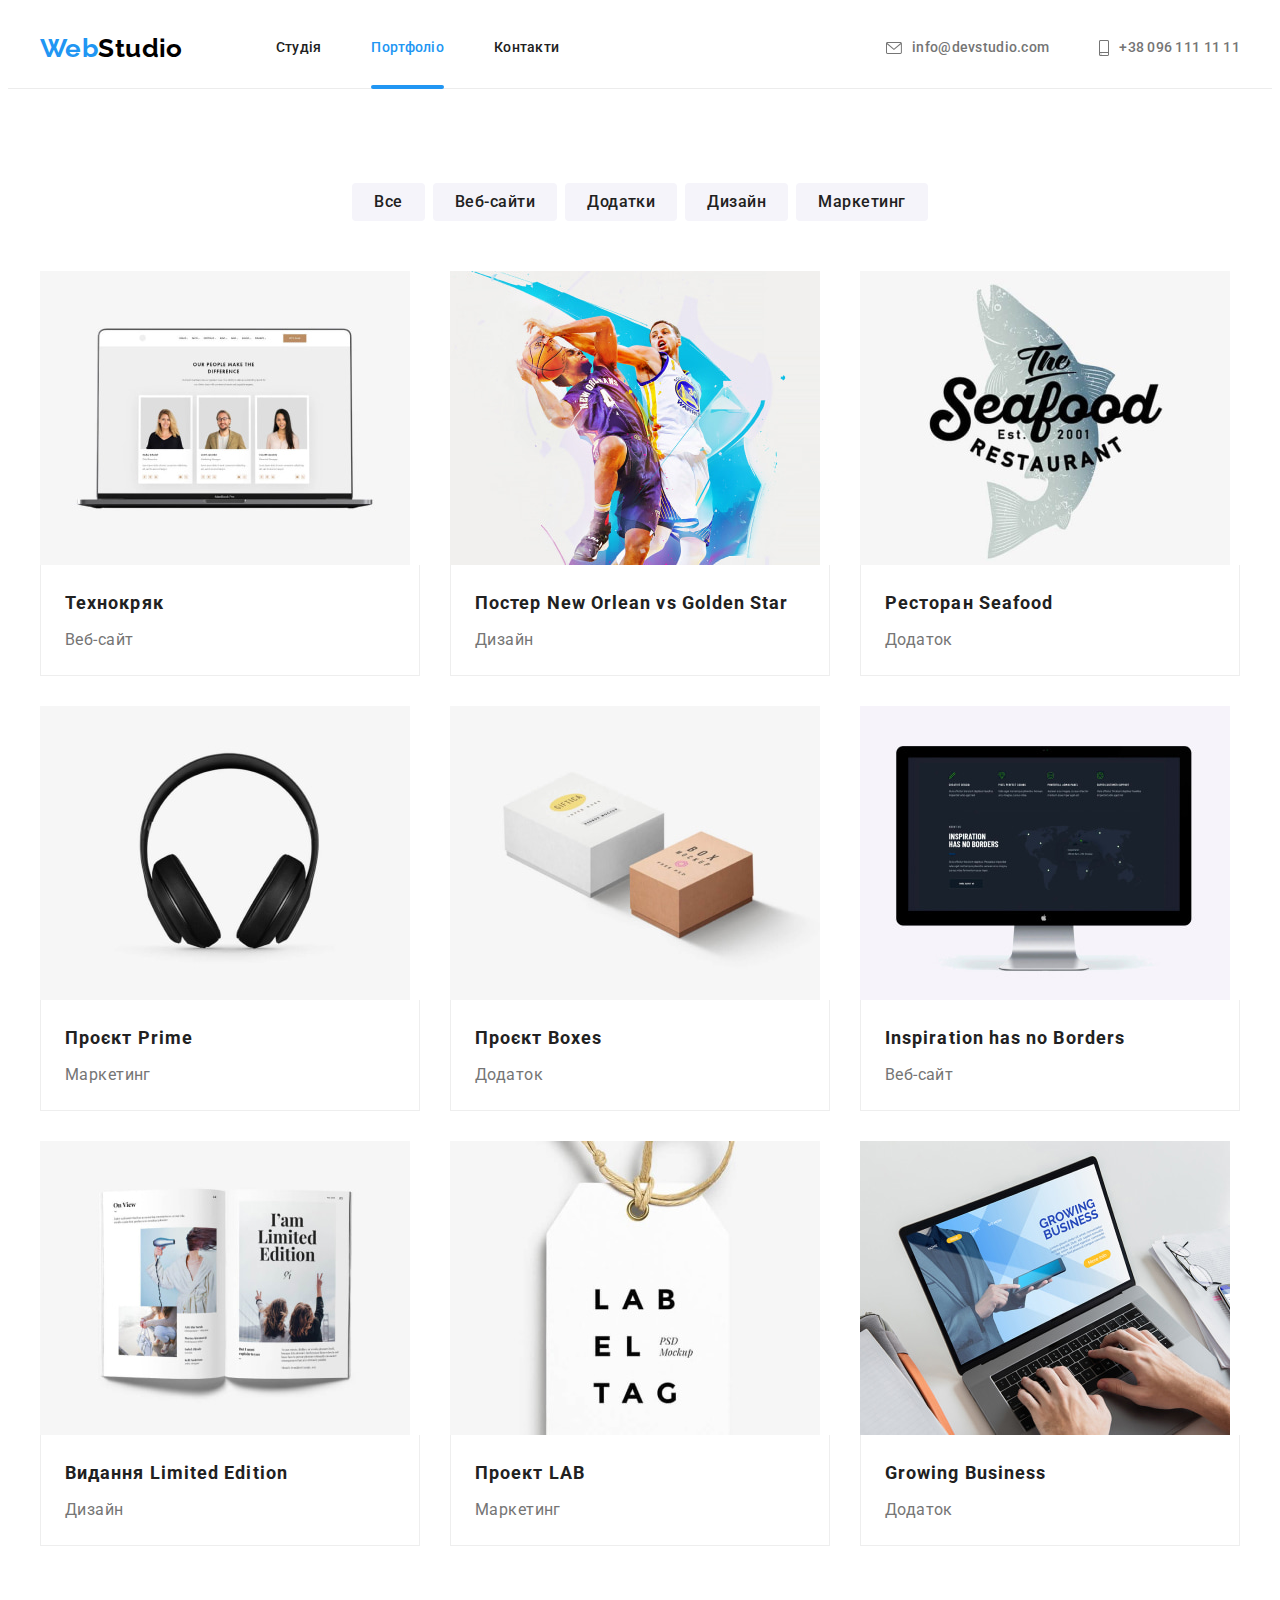
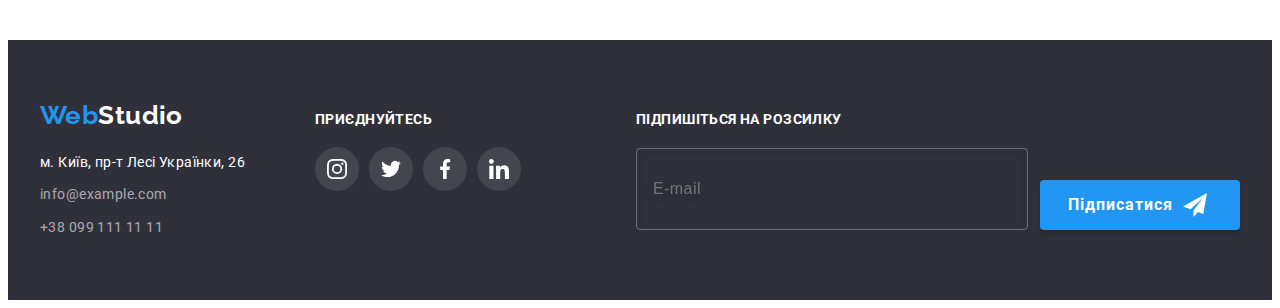
==== portfolio.html @ f37fd16f "Initial commit" ====
<!DOCTYPE html>
<html lang="uk">
  <head>
    <meta charset="UTF-8" />
    <meta http-equiv="X-UA-Compatible" content="IE=edge" />
    <meta name="viewport" content="width=device-width, initial-scale=1.0" />
    <title>Portfolio</title>
    <!-- Font start -->
    <link
      href="https://fonts.googleapis.com/css2?family=Raleway:wght@700&family=Roboto:wght@400;500;700;900&display=swap"
      rel="stylesheet"
    />
    <!-- Font end -->
    <!--Normalize start-->
    <link
      rel="stylesheet"
      href="https://cdnjs.cloudflare.com/ajax/libs/modern-normalize/1.1.0/modern-normalize.min.css"
      integrity="sha512-wpPYUAdjBVSE4KJnH1VR1HeZfpl1ub8YT/NKx4PuQ5NmX2tKuGu6U/JRp5y+Y8XG2tV+wKQpNHVUX03MfMFn9Q=="
      crossorigin="anonymous"
      referrerpolicy="no-referrer"
    />
    <!--Normalize end-->
    <!-- Style.css start -->
    <link rel="stylesheet" href="./css/main.min.css" />
    <!-- Style.css end -->
  </head>

  <body>
    <!--Header of page Portfolio-->
    <header class="page-header">
      <div class="container flex-nav">
        <nav class="site-nav flex-nav">
          <a class="logo line" href="./index.html" lang="en"
            >Web<span class="logo__text logo__text--accent">Studio</span></a
          >
          <ul class="site-nav__items list">
            <li class="site-nav__item">
              <a class="site-nav__link line" href="./index.html">Студія</a>
            </li>
            <li class="site-nav__item">
              <a
                class="site-nav__link site-nav__link--current line"
                href="./portfolio.html"
                >Портфоліо</a
              >
            </li>
            <li class="site-nav__item">
              <a class="site-nav__link line" href="">Контакти</a>
            </li>
          </ul>
        </nav>
        <ul class="contacts contacts--left-gap list flex-nav">
          <li class="contacts__item">
            <a class="contacts__link line" href="mailto:info@devstudio.com"
              ><svg class="contacts__icon" width="16px" height="12px">
                <use href="./images/icons.svg#envelope"></use></svg
              >info@devstudio.com</a
            >
          </li>
          <li class="contacts__item">
            <a class="contacts__link line" href="tel:+380961111111"
              ><svg class="contacts__icon" width="10px" height="16px">
                <use href="./images/icons.svg#smartphone"></use></svg
              >+38 096 111 11 11</a
            >
          </li>
        </ul>
      </div>
    </header>
    <!--Main section of Page Porfolio -->
    <main>
      <section class="portfolio section">
        <div class="container">
          <h1 class="visually-hidden">Галерея робіт</h1>

          <!--Filters Button List-->
          <ul class="filter list">
            <li class="filter__item">
              <button class="filter__btn" type="button">Все</button>
            </li>
            <li class="filter__item">
              <button class="filter__btn" type="button">Веб-сайти</button>
            </li>
            <li class="filter__item">
              <button class="filter__btn" type="button">Додатки</button>
            </li>
            <li class="filter__item">
              <button class="filter__btn" type="button">Дизайн</button>
            </li>
            <li class="filter__item">
              <button class="filter__btn" type="button">Маркетинг</button>
            </li>
          </ul>

          <!--Card Set Section-->
          <ul class="card-set list">
            <li class="card-set__item">
              <a class="card-set__link line" href="">
                <div class="card">
                  <img
                    src="./images/portfolio/portfolio01.jpg"
                    alt="Ноутбук із зображенням сторінки сайту"
                    width="370"
                    height="294"
                  />
                  <p class="card__desc">
                    Ресурс пропонує комплексні пропозиції з різним рівнем
                    функціоналу та сервісів. Все це дозволить відвідувачу
                    отримати вичерпні відомості про компанію чи приватну особу.
                  </p>
                </div>
                <div class="card__wrapper">
                  <h2 class="card__title">Технокряк</h2>
                  <p class="card__text">Веб-сайт</p>
                </div>
              </a>
            </li>

            <li class="card-set__item">
              <a class="card-set__link line" href="">
                <div class="card">
                  <img
                    src="./images/portfolio/portfolio02.jpg"
                    alt="Зображення двох баскетболістів із м'ячем"
                    width="370"
                    height="294"
                  />
                  <p class="card__desc">
                    Ресурс пропонує комплексні пропозиції з різним рівнем
                    функціоналу та сервісів. Все це дозволить відвідувачу
                    отримати вичерпні відомості про компанію чи приватну особу.
                  </p>
                </div>
                <div class="card__wrapper">
                  <h2 class="card__title">Постер New Orlean vs Golden Star</h2>
                  <p class="card__text">Дизайн</p>
                </div>
              </a>
            </li>

            <li class="card-set__item">
              <a class="card-set__link line" href="">
                <div class="card">
                  <img
                    src="./images/portfolio/portfolio03.jpg"
                    alt="Логотип ресторану Seafood"
                    width="370"
                    height="294"
                  />
                  <p class="card__desc">
                    Ресурс пропонує комплексні пропозиції з різним рівнем
                    функціоналу та сервісів. Все це дозволить відвідувачу
                    отримати вичерпні відомості про компанію чи приватну особу.
                  </p>
                </div>
                <div class="card__wrapper">
                  <h2 class="card__title">Ресторан Seafood</h2>
                  <p class="card__text">Додаток</p>
                </div>
              </a>
            </li>

            <li class="card-set__item">
              <a class="card-set__link line" href="">
                <div class="card">
                  <img
                    src="./images/portfolio/portfolio04.jpg"
                    alt="Зображення навушників"
                    width="370"
                    height="294"
                  />
                  <p class="card__desc">
                    Ресурс пропонує комплексні пропозиції з різним рівнем
                    функціоналу та сервісів. Все це дозволить відвідувачу
                    отримати вичерпні відомості про компанію чи приватну особу.
                  </p>
                </div>
                <div class="card__wrapper">
                  <h2 class="card__title">Проєкт Prime</h2>
                  <p class="card__text">Маркетинг</p>
                </div>
              </a>
            </li>

            <li class="card-set__item">
              <a class="card-set__link line" href="">
                <div class="card">
                  <img
                    src="./images/portfolio/portfolio05.jpg"
                    alt="Дві коробки різного кольору та розміру"
                    width="370"
                    height="294"
                  />
                  <p class="card__desc">
                    Ресурс пропонує комплексні пропозиції з різним рівнем
                    функціоналу та сервісів. Все це дозволить відвідувачу
                    отримати вичерпні відомості про компанію чи приватну особу.
                  </p>
                </div>
                <div class="card__wrapper">
                  <h2 class="card__title">Проєкт Boxes</h2>
                  <p class="card__text">Додаток</p>
                </div>
              </a>
            </li>

            <li class="card-set__item">
              <a class="card-set__link line" href="">
                <div class="card">
                  <img
                    src="./images/portfolio/portfolio06.jpg"
                    alt="Зображення монітора із сайтом"
                    width="370"
                    height="294"
                  />
                  <p class="card__desc">
                    Ресурс пропонує комплексні пропозиції з різним рівнем
                    функціоналу та сервісів. Все це дозволить відвідувачу
                    отримати вичерпні відомості про компанію чи приватну особу.
                  </p>
                </div>
                <div class="card__wrapper">
                  <h2 class="card__title">Inspiration has no Borders</h2>
                  <p class="card__text">Веб-сайт</p>
                </div>
              </a>
            </li>

            <li class="card-set__item">
              <a class="card-set__link line" href="">
                <div class="card">
                  <img
                    src="./images/portfolio/portfolio07.jpg"
                    alt="Зображення розкритої книги"
                    width="370"
                    height="294"
                  />
                  <p class="card__desc">
                    Ресурс пропонує комплексні пропозиції з різним рівнем
                    функціоналу та сервісів. Все це дозволить відвідувачу
                    отримати вичерпні відомості про компанію чи приватну особу.
                  </p>
                </div>
                <div class="card__wrapper">
                  <h2 class="card__title">Видання Limited Edition</h2>
                  <p class="card__text">Дизайн</p>
                </div>
              </a>
            </li>

            <li class="card-set__item">
              <a class="card-set__link line" href="">
                <div class="card">
                  <img
                    src="./images/portfolio/portfolio08.jpg"
                    alt="Бірка з написом"
                    width="370"
                    height="294"
                  />
                  <p class="card__desc">
                    Ресурс пропонує комплексні пропозиції з різним рівнем
                    функціоналу та сервісів. Все це дозволить відвідувачу
                    отримати вичерпні відомості про компанію чи приватну особу.
                  </p>
                </div>
                <div class="card__wrapper">
                  <h2 class="card__title">Проект LAB</h2>
                  <p class="card__text">Маркетинг</p>
                </div>
              </a>
            </li>

            <li class="card-set__item">
              <a class="card-set__link line" href="">
                <div class="card">
                  <img
                    src="./images/portfolio/portfolio09.jpg"
                    alt="Зображення роботи за ноутбуком"
                    width="370"
                    height="294"
                  />
                  <p class="card__desc">
                    Ресурс пропонує комплексні пропозиції з різним рівнем
                    функціоналу та сервісів. Все це дозволить відвідувачу
                    отримати вичерпні відомості про компанію чи приватну особу.
                  </p>
                </div>
                <div class="card__wrapper">
                  <h2 class="card__title">Growing Business</h2>
                  <p class="card__text">Додаток</p>
                </div>
              </a>
            </li>
          </ul>
        </div>
      </section>
    </main>

    <!--Footer of Page Porfolio-->
    <footer class="page-footer">
      <div class="page-footer__container container">
        <div class="page-footer__thumb">
          <a class="logo page-footer__logo line" href="./index.html" lang="en"
            >Web<span class="logo__text page-footer__logo--accent">Studio</span>
          </a>
          <address class="address">
            <a class="address__link line address__link--accent" href=""
              >м. Київ, пр-т Лесі Українки, 26</a
            >
            <br />
            <a class="address__link line" href="mailto:info@example.com"
              >info@example.com</a
            >
            <br />
            <a class="address__link line" href="tel:+380991111111"
              >+38 099 111 11 11</a
            >
          </address>
        </div>

        <div class="connect">
          <h2 class="connect__title">Приєднуйтесь</h2>
          <!-- Social links start -->
          <ul class="social list">
            <li class="social__item">
              <a class="social__link page-footer__social--color line" href="">
                <svg class="social__icon" aria-label="посилання на інстаграм">
                  <use href="./images/icons.svg#instagram"></use>
                </svg>
              </a>
            </li>

            <li class="social__item">
              <a class="social__link page-footer__social--color line" href="">
                <svg class="social__icon" aria-label="посилання на твіттер">
                  <use href="./images/icons.svg#twitter"></use>
                </svg>
              </a>
            </li>

            <li class="social__item">
              <a class="social__link page-footer__social--color line" href="">
                <svg class="social__icon" aria-label="посилання на фейсбук">
                  <use href="./images/icons.svg#facebook"></use>
                </svg>
              </a>
            </li>

            <li class="social__item">
              <a class="social__link page-footer__social--color line" href="">
                <svg class="social__icon" aria-label="посилання на лінкайді">
                  <use href="./images/icons.svg#linkedin"></use>
                </svg>
              </a>
            </li>
          </ul>
          <!-- Social links end -->
        </div>
        <!-- Subscribe Form -->
        <form
          class="subscribe-form js-speaker-form"
          name="submit-form"
          autocomplete="off"
        >
          <div class="subscribe-form__field">
            <strong class="subscribe-form__label"
              >Підпишіться на розсилку</strong
            >
            <input
              class="subscribe-form__input"
              name="email-for-subscribe"
              type="email"
              placeholder="E-mail"
            />
          </div>
          <button class="subscribe-button" type="submit">
            Підписатися
            <svg class="subscribe-button__icon">
              <use href="./images/icons.svg#icon_submit"></use>
            </svg>
          </button>
        </form>
      </div>
    </footer>
  </body>
</html>
---- css/main.min.css ----
:root{--primary-font: Roboto, sans-serif;--logo-font: Raleway, sans-serif;--primary-text-color: #757575;--title-text-color: #212121;--accent-text-color: #2196f3;--hero-text-color: #ffffff;--hero-background-color: #c4c4c4;--team-background-color: #f5f4fa;--footer-background-color: #2f303a;--btn-focus-background-color: #188ce8;--item: 3;--card-set-gap: 30px;--timing-function: cubic-bezier(0.4, 0, 0.2, 1)}.visually-hidden{position:absolute;white-space:nowrap;width:1px;height:1px;overflow:hidden;border:0;padding:0;clip:rect(0 0 0 0);-webkit-clip-path:inset(50%);clip-path:inset(50%);margin:-1px}body{font-family:var(--primary-font);font-size:14px;line-height:1.71;color:var(--primary-text-color);letter-spacing:.03em}.list{list-style:none;padding:0;margin:0}.line{text-decoration:none}h1,h2,h3,h4,h5,h6,p{margin:0}img{display:block;max-width:100%}.container{width:1200px;padding-left:15px;padding-right:15px;margin-left:auto;margin-right:auto}.section{padding-top:94px;padding-bottom:94px}.flex-nav{display:-webkit-box;display:-ms-flexbox;display:flex;-webkit-box-align:center;-ms-flex-align:center;align-items:center}.hero__button,.modal-submit-btn,.subscribe-button{display:-webkit-inline-box;display:-ms-inline-flexbox;display:inline-flex;-webkit-box-align:center;-ms-flex-align:center;align-items:center;font-family:inherit;font-weight:700;font-size:16px;line-height:1.87;align-items:center;letter-spacing:.06em;color:var(--hero-text-color);background-color:var(--accent-text-color);cursor:pointer;border-radius:4px;border:none}.social{display:-webkit-box;display:-ms-flexbox;display:flex;-webkit-box-pack:center;-ms-flex-pack:center;justify-content:center;-webkit-box-align:center;-ms-flex-align:center;align-items:center;gap:10px}.social__item{display:-webkit-box;display:-ms-flexbox;display:flex}.social__icon{width:20px;height:20px;fill:currentColor}.social__link{display:-webkit-box;display:-ms-flexbox;display:flex;-webkit-box-pack:center;-ms-flex-pack:center;justify-content:center;-webkit-box-align:center;-ms-flex-align:center;align-items:center;width:44px;height:44px;color:#afb1b8;border-radius:50%;-webkit-transition:color 250ms var(--timing-function),background-color 250ms var(--timing-function);transition:color 250ms var(--timing-function),background-color 250ms var(--timing-function)}.social__link:hover,.social__link:focus{background-color:var(--accent-text-color);color:var(--hero-text-color)}.subscribe-form{display:-webkit-box;display:-ms-flexbox;display:flex;-webkit-box-align:end;-ms-flex-align:end;align-items:flex-end;margin-left:auto}.subscribe-form__field{margin-right:12px}.subscribe-form__label{display:inline-block;margin-bottom:20px;font-size:14px;line-height:1.14;letter-spacing:.03em;text-transform:uppercase}.subscribe-form__input{display:-webkit-box;display:-ms-flexbox;display:flex;-webkit-box-align:center;-ms-flex-align:center;align-items:center;padding:15px 16px;width:358px;height:50px;font-size:16px;line-height:1.25;letter-spacing:inherit;color:rgba(255,255,255,.6);background-color:rgba(0,0,0,0);border:1px solid rgba(255,255,255,.3);-webkit-filter:drop-shadow(0px 4px 4px rgba(0, 0, 0, 0.15));filter:drop-shadow(0px 4px 4px rgba(0, 0, 0, 0.15));border-radius:4px}.subscribe-button{width:200px;height:50px;padding:10px 28px;-webkit-box-shadow:0px 4px 4px rgba(0,0,0,.15);box-shadow:0px 4px 4px rgba(0,0,0,.15)}.subscribe-button__icon{width:24px;height:24px;margin-left:10px}.backdrop{position:fixed;top:0;left:0;width:100%;height:100%;background-color:rgba(0,0,0,.2);opacity:1;-webkit-transition:opacity 250ms var(--timing-function),visibility 250ms var(--timing-function);transition:opacity 250ms var(--timing-function),visibility 250ms var(--timing-function)}.backdrop__is-hidden .modal{-webkit-transform:translate(-50%, -50%) scale(0.7);transform:translate(-50%, -50%) scale(0.7)}.backdrop__is-hidden{opacity:0;visibility:hidden;pointer-events:none}.modal{position:absolute;left:50%;top:50%;width:528px;min-height:581px;padding:40px;background-color:#fff;-webkit-box-shadow:0px 1px 3px rgba(0,0,0,.12),0px 1px 1px rgba(0,0,0,.14),0px 2px 1px rgba(0,0,0,.2);box-shadow:0px 1px 3px rgba(0,0,0,.12),0px 1px 1px rgba(0,0,0,.14),0px 2px 1px rgba(0,0,0,.2);border-radius:4px;-webkit-transform:translate(-50%, -50%) scale(1);transform:translate(-50%, -50%) scale(1);-webkit-transition:-webkit-transform 400ms var(--timing-function);transition:-webkit-transform 400ms var(--timing-function);transition:transform 400ms var(--timing-function);transition:transform 400ms var(--timing-function), -webkit-transform 400ms var(--timing-function)}.modal-btn{position:absolute;top:8px;right:8px;z-index:100;display:-webkit-box;display:-ms-flexbox;display:flex;-webkit-box-pack:center;-ms-flex-pack:center;justify-content:center;-webkit-box-align:center;-ms-flex-align:center;align-items:center;width:30px;height:30px;padding:0;color:#000;background-color:rgba(0,0,0,0);border-radius:50%;border:1px solid rgba(0,0,0,.1);cursor:pointer;-webkit-transition:color 250ms var(--timing-function);transition:color 250ms var(--timing-function)}.modal-btn__icon{width:18px;height:18px;fill:currentColor}.modal-btn:hover,.modal-btn:focus{color:var(--accent-text-color)}.modal-form{display:-webkit-box;display:-ms-flexbox;display:flex;-webkit-box-orient:vertical;-webkit-box-direction:normal;-ms-flex-direction:column;flex-direction:column}.modal-form__title{display:block;margin-bottom:12px;font-size:20px;line-height:1.15;color:var(--title-text-color);text-align:center}.modal-form__input-group{display:-webkit-box;display:-ms-flexbox;display:flex;-webkit-box-orient:vertical;-webkit-box-direction:normal;-ms-flex-direction:column;flex-direction:column;gap:10px;margin-bottom:20px}.modal-form__field{display:block;position:relative}.modal-form__lable{display:block;margin-bottom:4px;font-size:12px;line-height:1.16;letter-spacing:.01em}.modal-form__input{width:100%;height:40px;padding:11px 12px;padding-left:42px;border:1px solid rgba(33,33,33,.2);border-radius:4px;outline:rgba(0,0,0,0);-webkit-transition:border-color 250ms var(--timing-function);transition:border-color 250ms var(--timing-function)}.modal-form__input:focus-within{border-color:var(--accent-text-color)}.modal-form__icon{position:absolute;top:50%;left:12px;width:18px;height:18px;-webkit-transition:fill 250ms var(--timing-function);transition:fill 250ms var(--timing-function)}.modal-form__input:focus+.modal-form__icon{fill:var(--accent-text-color)}.modal-form__textarea{display:block;width:100%;height:120px;padding:12px 16px;border:1px solid rgba(33,33,33,.2);border-radius:4px;outline:rgba(0,0,0,0);resize:none;-webkit-transition:border-color 250ms var(--timing-function);transition:border-color 250ms var(--timing-function)}.modal-form__textarea::-webkit-input-placeholder{font-size:12px;line-height:14px;letter-spacing:.01em;color:rgba(117,117,117,.5)}.modal-form__textarea::-moz-placeholder{font-size:12px;line-height:14px;letter-spacing:.01em;color:rgba(117,117,117,.5)}.modal-form__textarea:-ms-input-placeholder{font-size:12px;line-height:14px;letter-spacing:.01em;color:rgba(117,117,117,.5)}.modal-form__textarea::-ms-input-placeholder{font-size:12px;line-height:14px;letter-spacing:.01em;color:rgba(117,117,117,.5)}.modal-form__textarea::placeholder{font-size:12px;line-height:14px;letter-spacing:.01em;color:rgba(117,117,117,.5)}.modal-form__textarea:focus-within{border-color:var(--accent-text-color)}.checkbox{display:-webkit-box;display:-ms-flexbox;display:flex;-webkit-box-align:center;-ms-flex-align:center;align-items:center;-webkit-box-pack:center;-ms-flex-pack:center;justify-content:center;gap:8px;margin-bottom:30px}.checkbox__icon{display:block;width:16px;height:15px}.checkbox__input:focus+.checkbox__icon{outline:1px solid var(--title-text-color)}.checkbox__input:checked+.checkbox__icon .icon-uncheck{opacity:0;-webkit-transition:opacity 250ms var(--timing-function);transition:opacity 250ms var(--timing-function)}.icon-check{opacity:0;-webkit-transition:opacity 250ms var(--timing-function);transition:opacity 250ms var(--timing-function)}.checkbox__input:checked+.checkbox__icon .icon-check{opacity:1}.checkbox__text{-webkit-user-select:none;-moz-user-select:none;-ms-user-select:none;user-select:none}.checkbox__link--color{color:var(--accent-text-color);text-underline-position:under}.modal-submit-btn{padding:10px 52px;margin:0 auto;-webkit-box-shadow:0px 4px 4px rgba(0,0,0,.15);box-shadow:0px 4px 4px rgba(0,0,0,.15);-webkit-transition:250ms var(--timing-function);transition:250ms var(--timing-function)}.modal-submit-btn:hover,.modal-submit-btn:focus{background-color:var(--btn-focus-background-color)}.filter{display:-webkit-box;display:-ms-flexbox;display:flex;-webkit-box-pack:center;-ms-flex-pack:center;justify-content:center;margin-bottom:50px}.filter__item:not(:last-child){margin-right:8px}.filter__btn{padding:6px 22px;font-weight:500;font-size:16px;line-height:1.62;font-family:inherit;letter-spacing:.03em;color:var(--title-text-color);background-color:var(--team-background-color);cursor:pointer;border:none;border-radius:4px;-webkit-transition:color 250ms var(--timing-function),background-color 250ms var(--timing-function),-webkit-box-shadow 250ms var(--timing-function);transition:color 250ms var(--timing-function),background-color 250ms var(--timing-function),-webkit-box-shadow 250ms var(--timing-function);transition:color 250ms var(--timing-function),background-color 250ms var(--timing-function),box-shadow 250ms var(--timing-function);transition:color 250ms var(--timing-function),background-color 250ms var(--timing-function),box-shadow 250ms var(--timing-function),-webkit-box-shadow 250ms var(--timing-function)}.filter__btn:hover,.filter__btn:focus{color:var(--hero-text-color);background-color:var(--accent-text-color);-webkit-box-shadow:0px 3px 1px rgba(0,0,0,.1),0px 1px 2px rgba(0,0,0,.08),0px 2px 2px rgba(0,0,0,.12);box-shadow:0px 3px 1px rgba(0,0,0,.1),0px 1px 2px rgba(0,0,0,.08),0px 2px 2px rgba(0,0,0,.12)}.card-set{display:-webkit-box;display:-ms-flexbox;display:flex;-ms-flex-wrap:wrap;flex-wrap:wrap;gap:var(--card-set-gap)}.card-set__item{-ms-flex-preferred-size:calc((100% - var(--card-set-gap)*(var(--item) - 1))/var(--item));flex-basis:calc((100% - var(--card-set-gap)*(var(--item) - 1))/var(--item))}.card-set__link{display:block;color:var(--primary-text-color);-webkit-transition:-webkit-box-shadow 250ms var(--timing-function);transition:-webkit-box-shadow 250ms var(--timing-function);transition:box-shadow 250ms var(--timing-function);transition:box-shadow 250ms var(--timing-function), -webkit-box-shadow 250ms var(--timing-function)}.card-set__link:hover,.card-set__link:focus{-webkit-box-shadow:0px 1px 1px rgba(0,0,0,.12),0px 4px 4px rgba(0,0,0,.06),1px 4px 6px rgba(0,0,0,.16);box-shadow:0px 1px 1px rgba(0,0,0,.12),0px 4px 4px rgba(0,0,0,.06),1px 4px 6px rgba(0,0,0,.16)}.card{position:relative;overflow:hidden}.card::before{position:absolute;top:0;left:0;width:100%;height:100%;display:inline-block;content:"";background-color:rgba(33,150,243,.9);opacity:0;-webkit-transform:translateY(100%);transform:translateY(100%);-webkit-transition:opacity 250ms var(--timing-function),-webkit-transform 250ms var(--timing-function);transition:opacity 250ms var(--timing-function),-webkit-transform 250ms var(--timing-function);transition:transform 250ms var(--timing-function),opacity 250ms var(--timing-function);transition:transform 250ms var(--timing-function),opacity 250ms var(--timing-function),-webkit-transform 250ms var(--timing-function)}.card-set__link:hover .card::before,.card-set__link:focus .card::before{-webkit-transform:translateY(0);transform:translateY(0);opacity:1}.card__desc{position:absolute;top:0;left:0;padding:63px 24px;font-size:18px;line-height:1.55;letter-spacing:.03em;color:var(--hero-text-color);opacity:0;-webkit-transform:translateY(100%);transform:translateY(100%);-webkit-transition:opacity 250ms var(--timing-function),-webkit-transform 250ms var(--timing-function);transition:opacity 250ms var(--timing-function),-webkit-transform 250ms var(--timing-function);transition:transform 250ms var(--timing-function),opacity 250ms var(--timing-function);transition:transform 250ms var(--timing-function),opacity 250ms var(--timing-function),-webkit-transform 250ms var(--timing-function)}.card-set__link:hover .card__desc,.card-set__link:focus .card__desc{opacity:1;-webkit-transform:translateY(0);transform:translateY(0)}.card__wrapper{padding:20px 24px;border:1px solid #eee;border-top:none}.card__title{margin-bottom:4px;font-size:18px;line-height:2;letter-spacing:.06em;color:var(--title-text-color)}.card__text{font-size:16px;line-height:1.87}.page-header{border-bottom:1px solid #ececec}.logo{font-family:var(--logo-font);font-weight:700;font-size:26px;line-height:1.19;color:var(--accent-text-color)}.logo__text--accent{color:#000}.site-nav__items{display:-webkit-box;display:-ms-flexbox;display:flex;gap:50px;margin-left:93px}.site-nav__link{position:relative;display:block;padding-top:32px;padding-bottom:32px;font-weight:500;font-size:14px;line-height:1.14;letter-spacing:.02em;color:var(--title-text-color);-webkit-transition:color 250ms var(--timing-function);transition:color 250ms var(--timing-function)}.site-nav__link:hover,.site-nav__link:focus{color:var(--accent-text-color)}.site-nav__link--current{color:var(--accent-text-color)}.site-nav__link--current::after{display:inline-block;content:"";position:absolute;left:0;bottom:-1px;width:100%;height:4px;background-color:var(--accent-text-color);border-radius:2px}.contacts{gap:50px}.contacts--left-gap{margin-left:auto}.contacts__icon{display:block;margin-right:10px;fill:currentColor}.contacts__link{display:-webkit-box;display:-ms-flexbox;display:flex;-webkit-box-pack:center;-ms-flex-pack:center;justify-content:center;-webkit-box-align:center;-ms-flex-align:center;align-items:center;font-weight:500;font-size:14px;line-height:1.14;letter-spacing:.02em;color:var(--primary-text-color);-webkit-transition:color 250ms var(--timing-function);transition:color 250ms var(--timing-function)}.contacts__link:hover,.contacts__link:focus{color:var(--accent-text-color)}.hero{max-width:1600px;height:600px;margin-left:auto;margin-right:auto;background-image:-webkit-gradient(linear, left top, right top, from(rgba(47, 48, 58, 0.4)), to(rgba(47, 48, 58, 0.4))),url(../images/hero/hero_bg.jpg);background-image:linear-gradient(to right, rgba(47, 48, 58, 0.4), rgba(47, 48, 58, 0.4)),url(../images/hero/hero_bg.jpg);background-repeat:no-repeat;background-position:center;background-size:cover;padding-top:200px;padding-bottom:200px;background-color:var(--hero-background-color);text-align:center}.hero__title{max-width:696px;margin-left:auto;margin-right:auto;margin-bottom:30px;color:var(--hero-text-color);font-weight:900;font-size:44px;line-height:1.36;letter-spacing:.06em;text-transform:uppercase}.hero__button{padding:10px 32px;-webkit-transition:background-color 250ms var(--timing-function),-webkit-box-shadow 250ms var(--timing-function);transition:background-color 250ms var(--timing-function),-webkit-box-shadow 250ms var(--timing-function);transition:background-color 250ms var(--timing-function),box-shadow 250ms var(--timing-function);transition:background-color 250ms var(--timing-function),box-shadow 250ms var(--timing-function),-webkit-box-shadow 250ms var(--timing-function)}.hero__button:hover,.hero__button:focus{background-color:var(--btn-focus-background-color);-webkit-box-shadow:0px 4px 4px rgba(0,0,0,.15);box-shadow:0px 4px 4px rgba(0,0,0,.15)}.benefits__items{display:-webkit-box;display:-ms-flexbox;display:flex;gap:var(--card-set-gap)}.benefits__thumb{display:-webkit-box;display:-ms-flexbox;display:flex;width:270px;height:120px;-webkit-box-pack:center;-ms-flex-pack:center;justify-content:center;-webkit-box-align:center;-ms-flex-align:center;align-items:center;margin-bottom:var(--card-set-gap);background-color:var(--team-background-color);border-radius:4px}.benefits__icon{width:70px;height:70px}.benefits__title{margin-bottom:10px;font-size:14px;line-height:1.14;color:var(--title-text-color);text-transform:uppercase}.about{padding-top:0}.about__title{margin-bottom:50px;font-size:36px;line-height:1.16;color:var(--title-text-color);text-align:center}.about-items{display:-webkit-box;display:-ms-flexbox;display:flex;gap:var(--card-set-gap)}.about-items__item{position:relative}.about-items__subtitle{position:absolute;bottom:0;left:0;width:100%;height:70px;padding:27px 0;font-size:14px;line-height:1.14;letter-spacing:.03em;color:var(--hero-text-color);background-color:rgba(47,48,58,.8);text-align:center;text-transform:uppercase}.team{background-color:var(--team-background-color)}.team__headline{margin-bottom:50px;color:var(--title-text-color);font-size:36px;line-height:1.16;text-align:center}.team__items{display:-webkit-box;display:-ms-flexbox;display:flex;gap:var(--card-set-gap)}.team__item{background-color:var(--hero-text-color);-webkit-box-shadow:0px 1px 3px rgba(0,0,0,.12),0px 1px 1px rgba(0,0,0,.14),0px 2px 1px rgba(0,0,0,.2);box-shadow:0px 1px 3px rgba(0,0,0,.12),0px 1px 1px rgba(0,0,0,.14),0px 2px 1px rgba(0,0,0,.2);border-radius:0px 0px 4px 4px}.team__title{margin-bottom:10px;font-weight:500;font-size:16px;line-height:1.18;color:var(--title-text-color);text-align:center}.team__text{font-size:16px;line-height:1.18;text-align:center;margin-bottom:16px}.team__wrapper{padding-top:30px;padding-right:5px;padding-bottom:30px;padding-left:5px}.client__headline{margin-bottom:50px;font-size:36px;line-height:1.16;color:var(--title-text-color);text-align:center}.client__items{display:-webkit-box;display:-ms-flexbox;display:flex;gap:var(--card-set-gap)}.client__icon{width:106px;height:60px;fill:currentColor}.client__link{display:-webkit-box;display:-ms-flexbox;display:flex;-webkit-box-pack:center;-ms-flex-pack:center;justify-content:center;-webkit-box-align:center;-ms-flex-align:center;align-items:center;width:170px;height:92px;color:#afb1b8;border:1px solid #afb1b8;border-radius:4px;-webkit-transition:color 250ms var(--timing-function),border-color 250ms var(--timing-function);transition:color 250ms var(--timing-function),border-color 250ms var(--timing-function)}.client__link:hover,.client__link:focus{color:var(--accent-text-color);border-color:var(--accent-text-color)}.page-footer{padding-top:60px;padding-bottom:60px;font-weight:400;font-size:14px;line-height:1.71;color:var(--hero-text-color);background-color:var(--footer-background-color)}.page-footer__container{display:-webkit-box;display:-ms-flexbox;display:flex;-webkit-box-align:baseline;-ms-flex-align:baseline;align-items:baseline}.page-footer__logo{display:inline-block;margin-bottom:20px}.page-footer__logo--accent{color:var(--hero-text-color)}.page-footer__social--color{color:var(--hero-text-color);background-color:rgba(255,255,255,.1)}.address{font-style:normal}.address__link{display:inline-block;font-weight:400;font-size:14px;line-height:1.71;color:rgba(255,255,255,.6);-webkit-transition:color 250ms var(--timing-function);transition:color 250ms var(--timing-function)}.address__link:hover,.address__link:focus{color:var(--accent-text-color)}.address__link:not(:last-child){margin-bottom:9px}.address__link--accent{color:var(--hero-text-color)}.connect{margin-left:70px}.connect__title{font-size:14px;line-height:16px;letter-spacing:.03em;text-transform:uppercase;margin-bottom:20px}/*# sourceMappingURL=main.min.css.map */
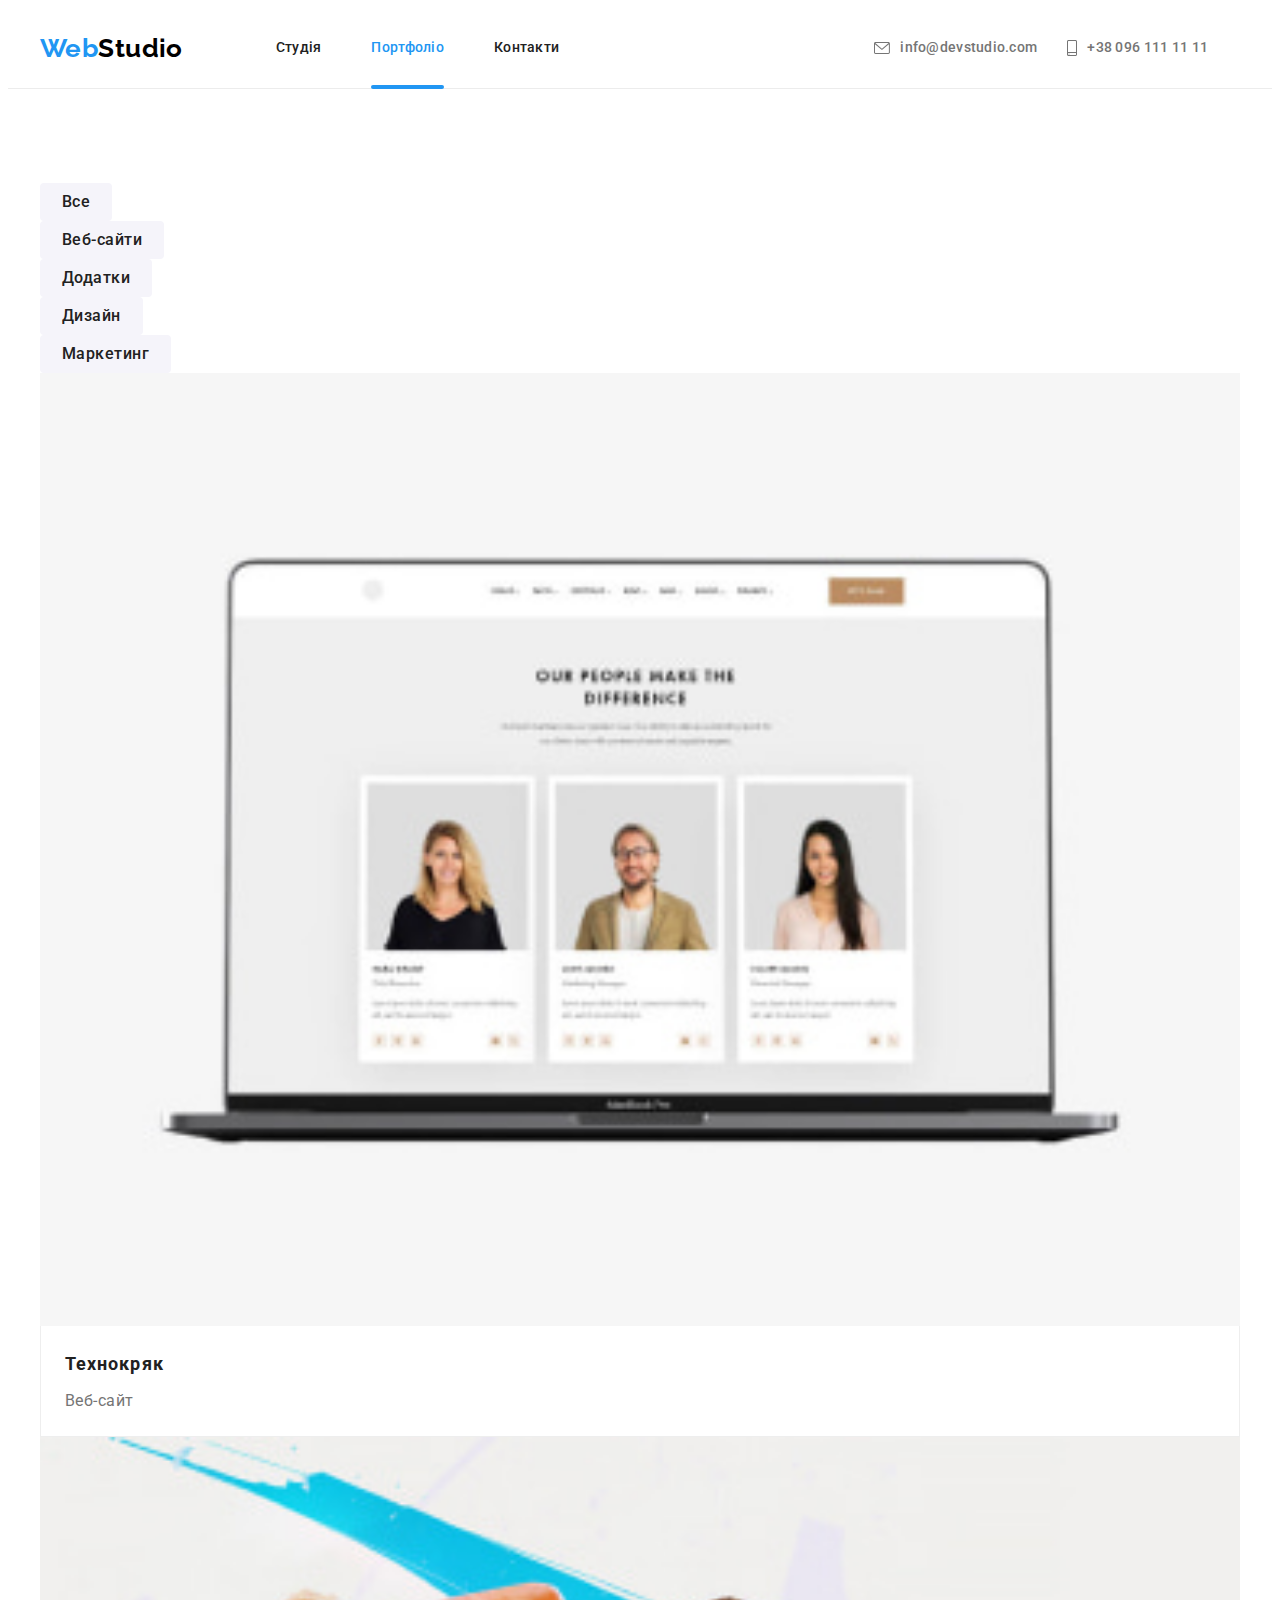
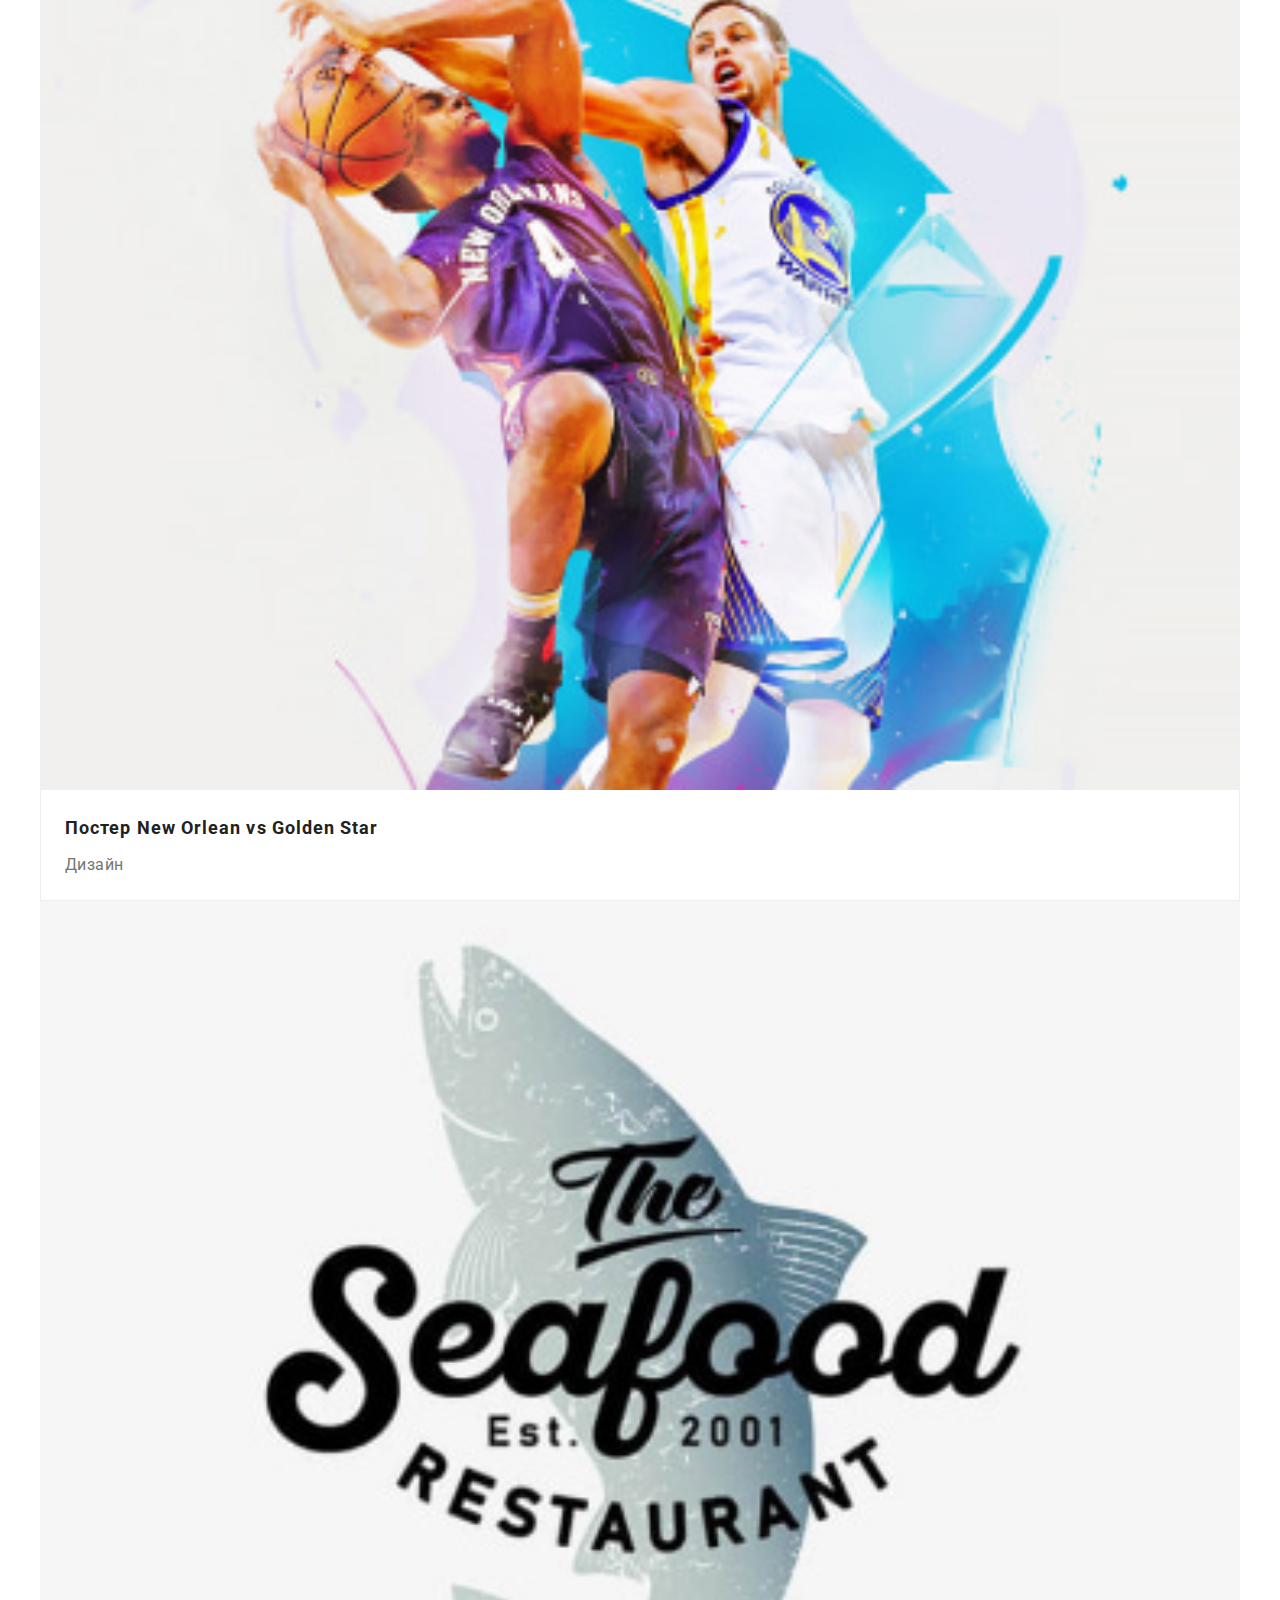
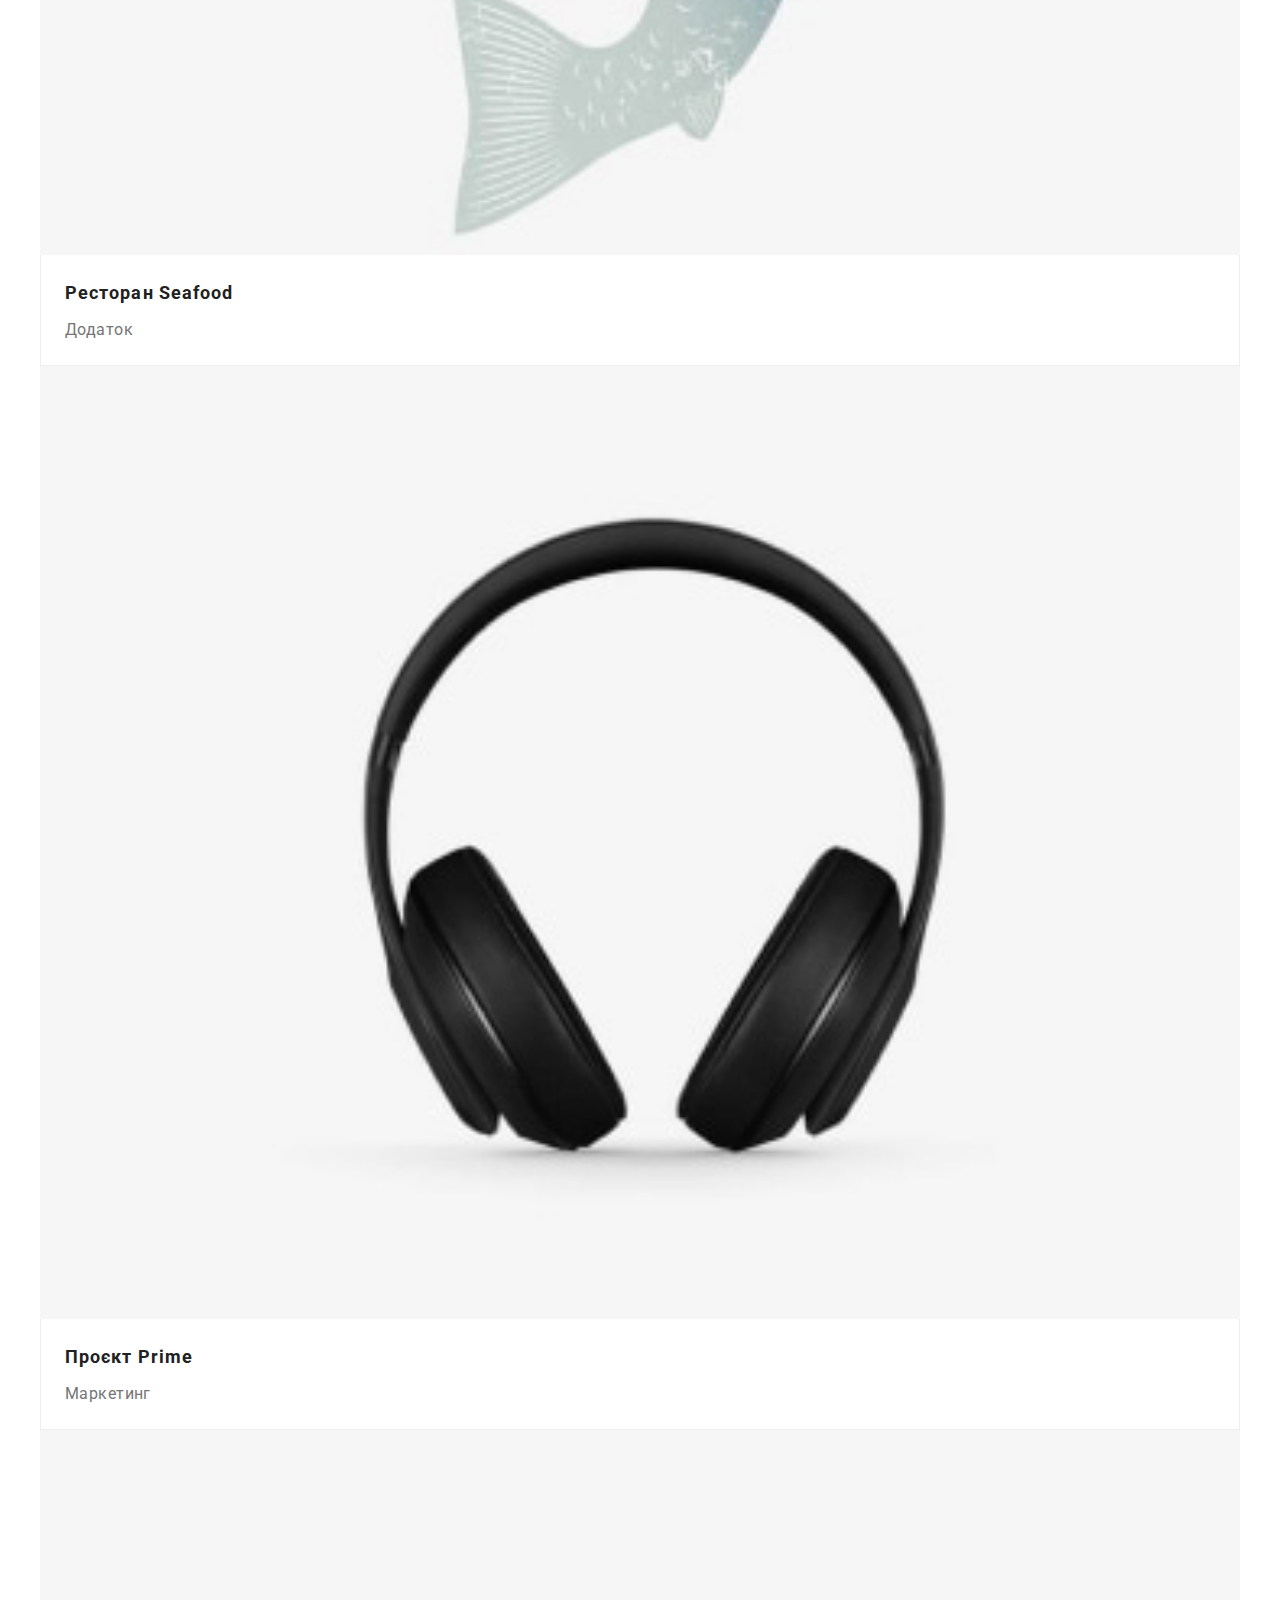
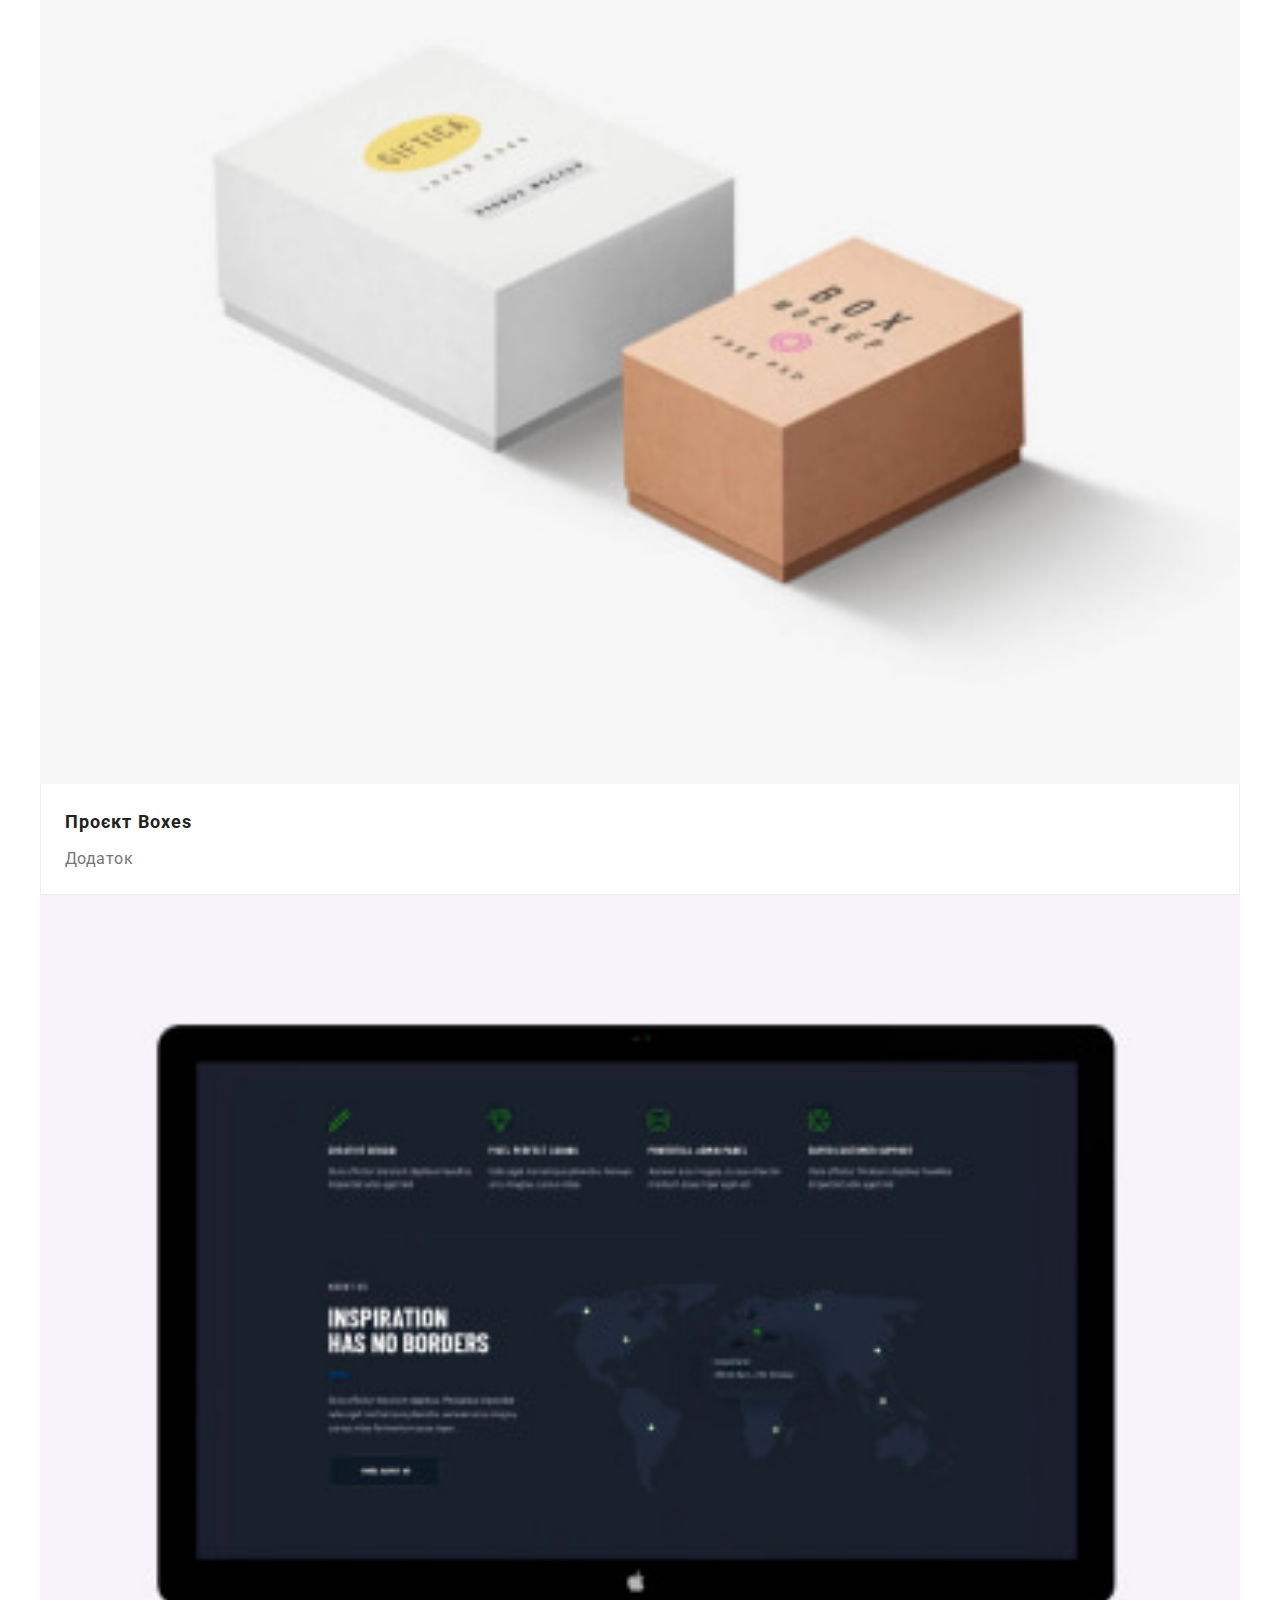
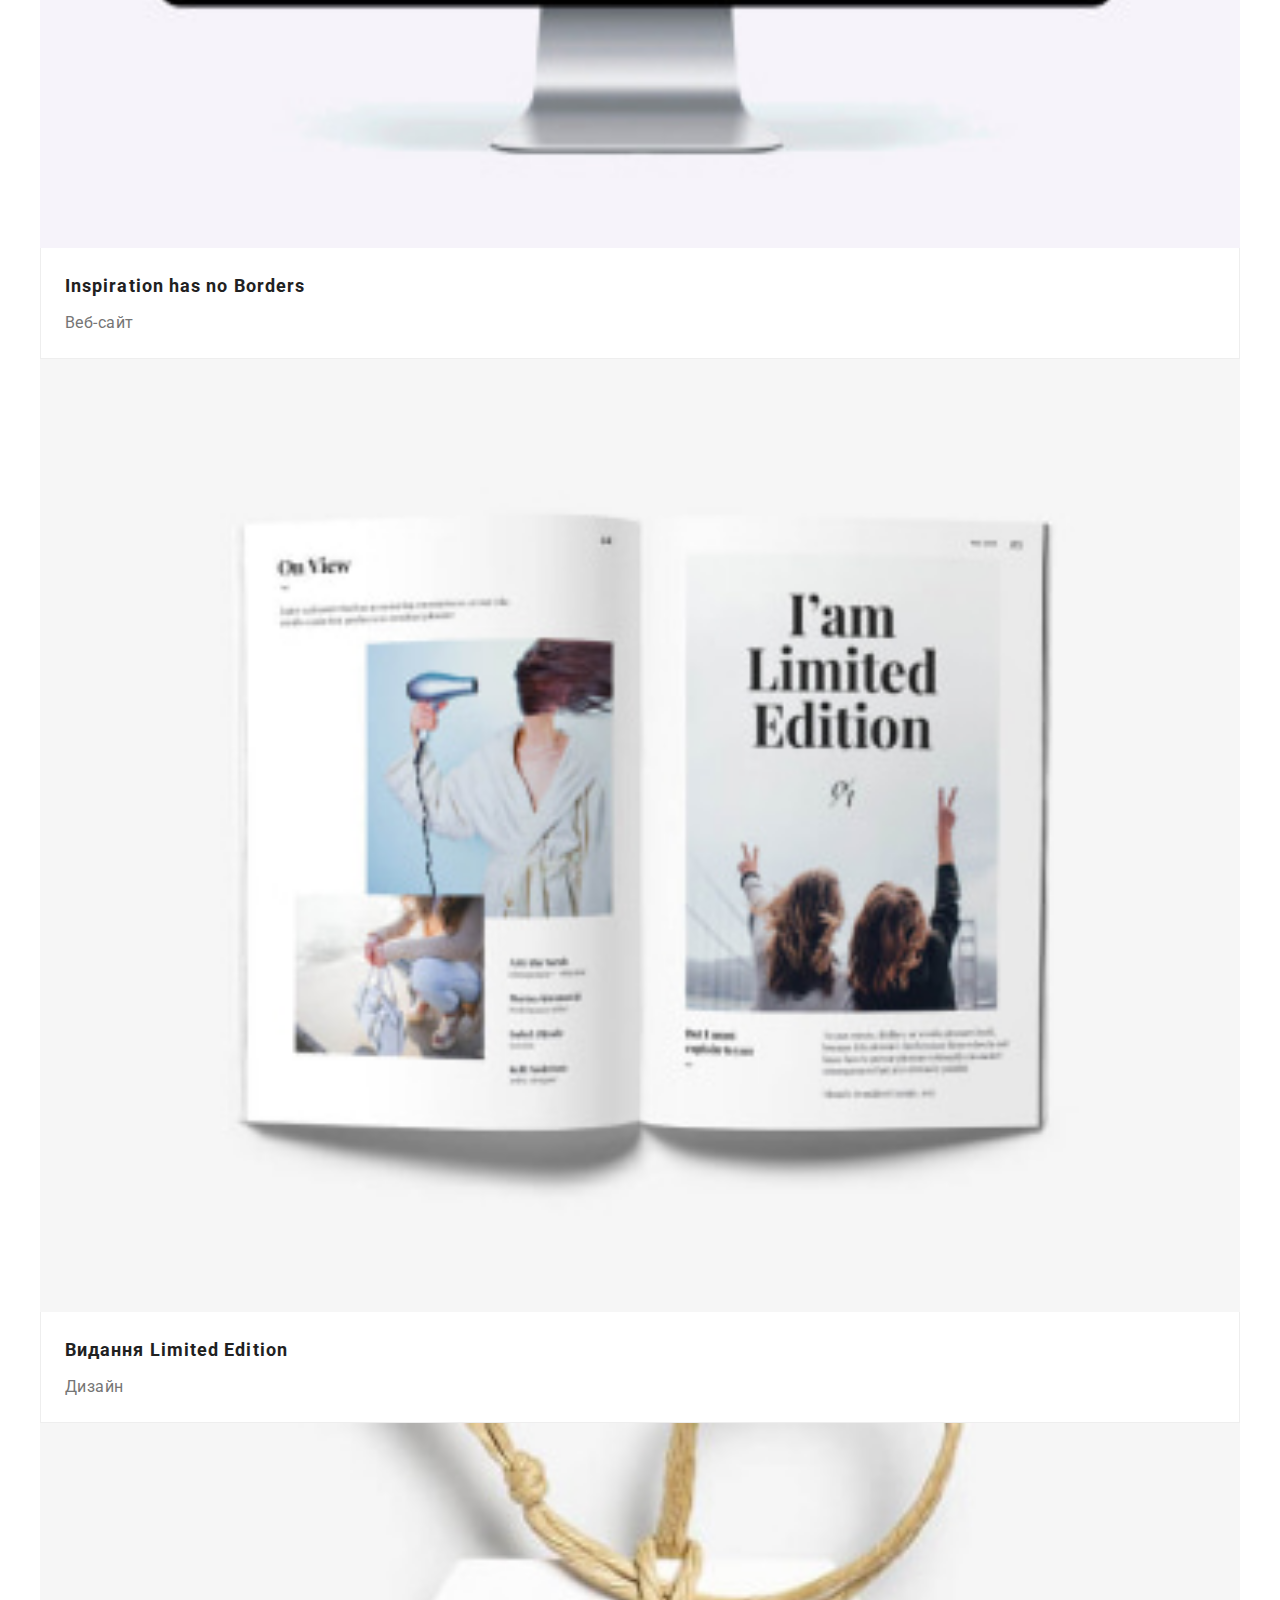
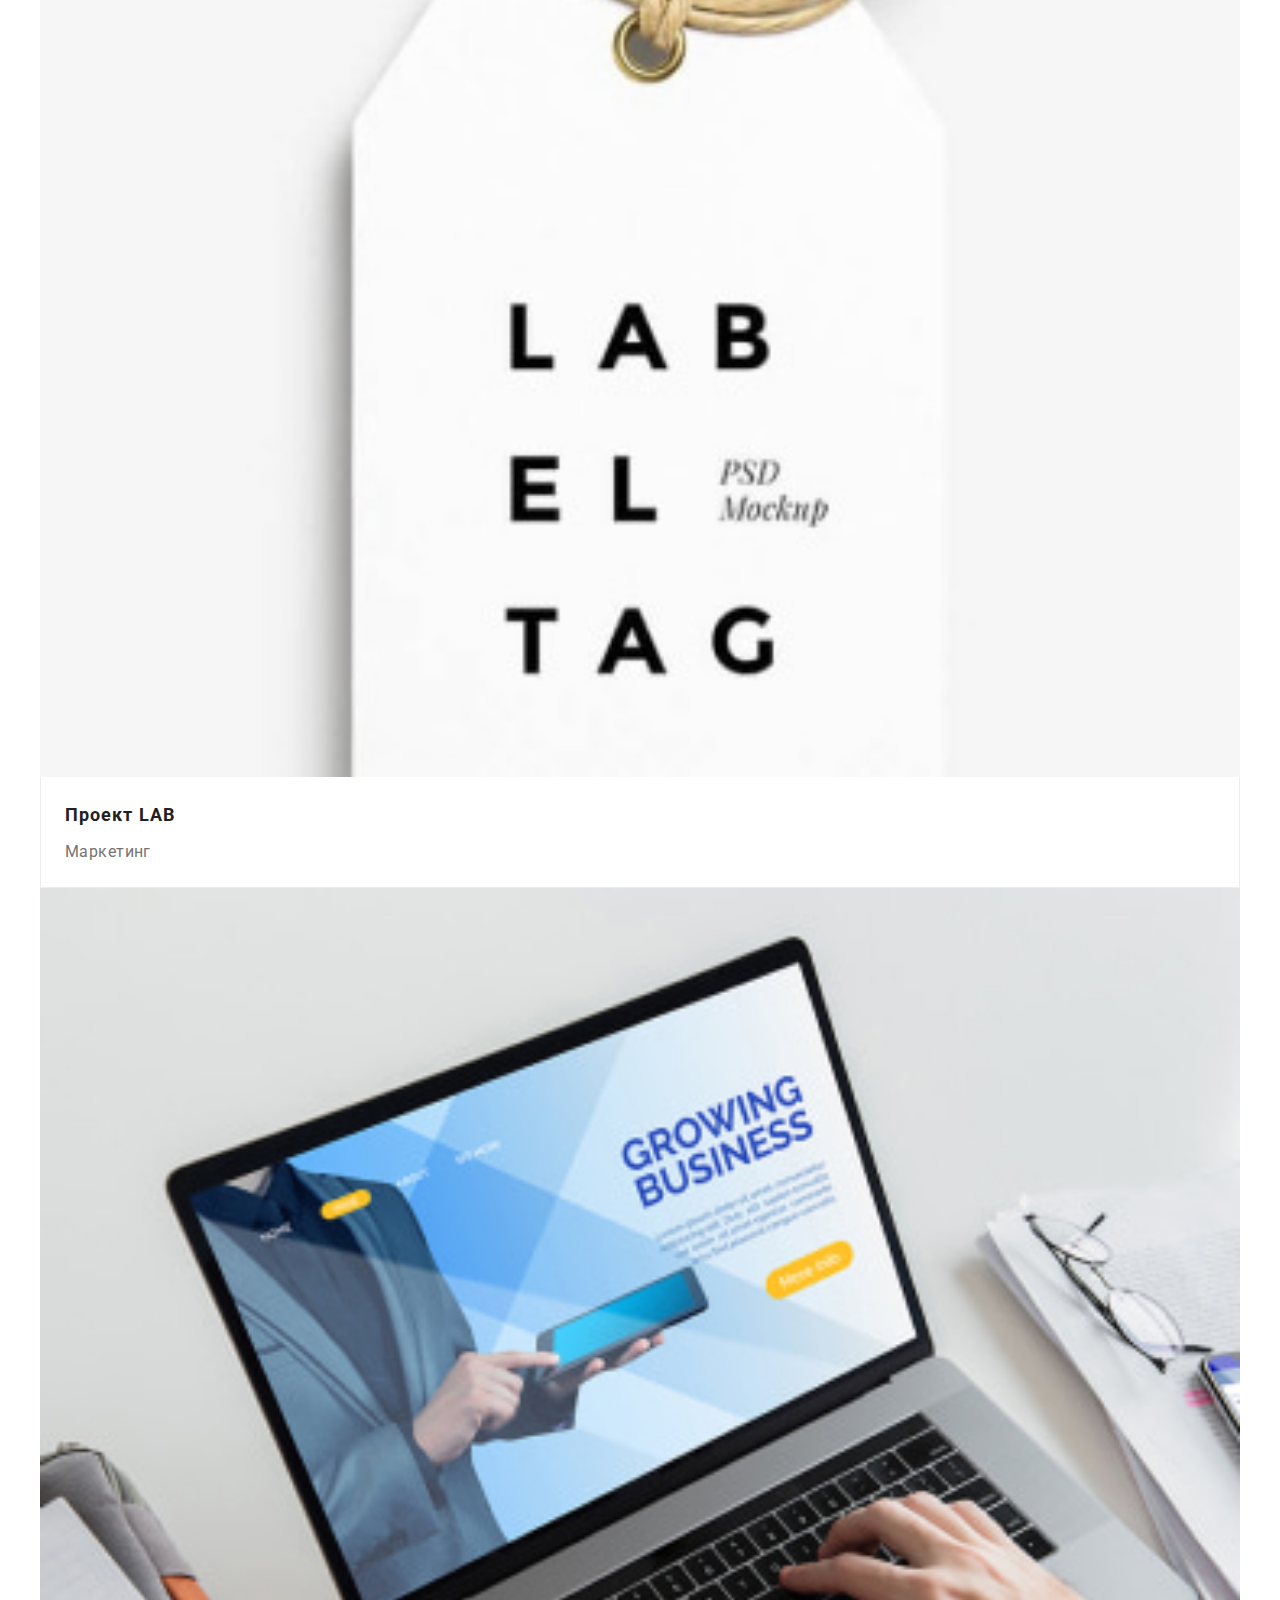
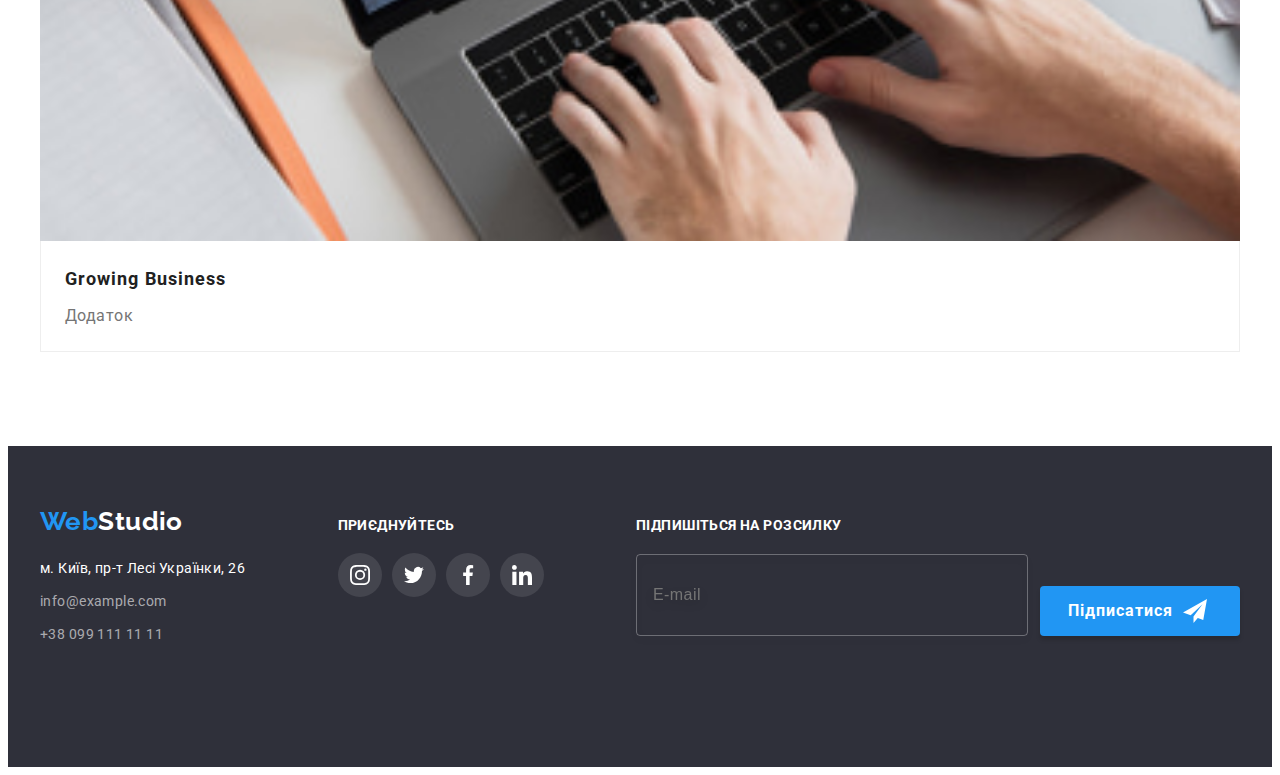
==== commit 17cc3c54: "completed header" ====
--- a/portfolio.html
+++ b/portfolio.html
@@ -28,43 +28,77 @@
   <body>
     <!--Header of page Portfolio-->
     <header class="page-header">
-      <div class="container flex-nav">
-        <nav class="site-nav flex-nav">
-          <a class="logo line" href="./index.html" lang="en"
-            >Web<span class="logo__text logo__text--accent">Studio</span></a
-          >
-          <ul class="site-nav__items list">
-            <li class="site-nav__item">
-              <a class="site-nav__link line" href="./index.html">Студія</a>
-            </li>
-            <li class="site-nav__item">
+      <div class="container page-header__container flex-nav">
+        <a class="logo line" href="./index.html" lang="en"
+          >Web<span class="logo__text logo__text--accent">Studio</span></a
+        >
+        <div class="page-header__mobile-menu" data-menu>
+          <nav class="site-nav">
+            <ul class="site-nav__items list">
+              <li class="site-nav__item">
+                <a class="site-nav__link line" href="./index.html">Студія</a>
+              </li>
+              <li class="site-nav__item">
+                <a
+                  class="site-nav__link site-nav__link--current line"
+                  href="./portfolio.html"
+                  >Портфоліо</a
+                >
+              </li>
+              <li class="site-nav__item">
+                <a class="site-nav__link line" href="">Контакти</a>
+              </li>
+            </ul>
+          </nav>
+          <ul class="contacts contacts--left-gap list">
+            <li class="contacts__item">
+              <a class="contacts__link line" href="mailto:info@devstudio.com"
+                ><svg class="contacts__icon" width="16px" height="12px">
+                  <use href="./images/icons.svg#envelope"></use></svg
+                >info@devstudio.com</a
+              >
+            </li>
+            <li class="contacts__item">
               <a
-                class="site-nav__link site-nav__link--current line"
-                href="./portfolio.html"
-                >Портфоліо</a
+                class="contacts__link contacts__link--accent line"
+                href="tel:+380961111111"
+                ><svg class="contacts__icon" width="10px" height="16px">
+                  <use href="./images/icons.svg#smartphone"></use></svg
+                >+38 096 111 11 11</a
               >
             </li>
-            <li class="site-nav__item">
-              <a class="site-nav__link line" href="">Контакти</a>
-            </li>
           </ul>
-        </nav>
-        <ul class="contacts contacts--left-gap list flex-nav">
-          <li class="contacts__item">
-            <a class="contacts__link line" href="mailto:info@devstudio.com"
-              ><svg class="contacts__icon" width="16px" height="12px">
-                <use href="./images/icons.svg#envelope"></use></svg
-              >info@devstudio.com</a
-            >
-          </li>
-          <li class="contacts__item">
-            <a class="contacts__link line" href="tel:+380961111111"
-              ><svg class="contacts__icon" width="10px" height="16px">
-                <use href="./images/icons.svg#smartphone"></use></svg
-              >+38 096 111 11 11</a
-            >
-          </li>
-        </ul>
+          <!-- Mobail Social Links Start -->
+          <ul class="social-mobile list">
+            <li class="social-mobile__item">
+              <a href="" class="social-mobile__link line">Instagram</a>
+            </li>
+            <li class="social-mobile__item">
+              <a href="" class="social-mobile__link line">Twitter</a>
+            </li>
+            <li class="social-mobile__item">
+              <a href="" class="social-mobile__link line">Facebook</a>
+            </li>
+            <li class="social-mobile__item">
+              <a href="" class="social-mobile__link line">LinkedIn</a>
+            </li>
+          </ul>
+          <!-- Mobail Social Links End -->
+        </div>
+        <!-- Mobail Menu Button Start -->
+        <button class="menu-btn" data-menu-button>
+          <svg class="menu-btn__icon" aria-label="Перемикач мобільного меню">
+            <use
+              class="menu-btn__icon-menu"
+              href="./images/icons.svg#icon_mob_menu"
+            ></use>
+            <use
+              class="menu-btn__icon-close"
+              href="./images/icons.svg#icon_mob_close"
+            ></use>
+          </svg>
+        </button>
+        <!-- Mobail Menu Button End -->
       </div>
     </header>
     <!--Main section of Page Porfolio -->
@@ -382,5 +416,7 @@
         </form>
       </div>
     </footer>
+
+    <script src="./js/menu.js"></script>
   </body>
 </html>
--- a/css/main.min.css
+++ b/css/main.min.css
@@ -1 +1 @@
-:root{--primary-font: Roboto, sans-serif;--logo-font: Raleway, sans-serif;--primary-text-color: #757575;--title-text-color: #212121;--accent-text-color: #2196f3;--hero-text-color: #ffffff;--hero-background-color: #c4c4c4;--team-background-color: #f5f4fa;--footer-background-color: #2f303a;--btn-focus-background-color: #188ce8;--item: 3;--card-set-gap: 30px;--timing-function: cubic-bezier(0.4, 0, 0.2, 1)}.visually-hidden{position:absolute;white-space:nowrap;width:1px;height:1px;overflow:hidden;border:0;padding:0;clip:rect(0 0 0 0);-webkit-clip-path:inset(50%);clip-path:inset(50%);margin:-1px}body{font-family:var(--primary-font);font-size:14px;line-height:1.71;color:var(--primary-text-color);letter-spacing:.03em}.list{list-style:none;padding:0;margin:0}.line{text-decoration:none}h1,h2,h3,h4,h5,h6,p{margin:0}img{display:block;max-width:100%}.container{width:1200px;padding-left:15px;padding-right:15px;margin-left:auto;margin-right:auto}.section{padding-top:94px;padding-bottom:94px}.flex-nav{display:-webkit-box;display:-ms-flexbox;display:flex;-webkit-box-align:center;-ms-flex-align:center;align-items:center}.hero__button,.modal-submit-btn,.subscribe-button{display:-webkit-inline-box;display:-ms-inline-flexbox;display:inline-flex;-webkit-box-align:center;-ms-flex-align:center;align-items:center;font-family:inherit;font-weight:700;font-size:16px;line-height:1.87;align-items:center;letter-spacing:.06em;color:var(--hero-text-color);background-color:var(--accent-text-color);cursor:pointer;border-radius:4px;border:none}.social{display:-webkit-box;display:-ms-flexbox;display:flex;-webkit-box-pack:center;-ms-flex-pack:center;justify-content:center;-webkit-box-align:center;-ms-flex-align:center;align-items:center;gap:10px}.social__item{display:-webkit-box;display:-ms-flexbox;display:flex}.social__icon{width:20px;height:20px;fill:currentColor}.social__link{display:-webkit-box;display:-ms-flexbox;display:flex;-webkit-box-pack:center;-ms-flex-pack:center;justify-content:center;-webkit-box-align:center;-ms-flex-align:center;align-items:center;width:44px;height:44px;color:#afb1b8;border-radius:50%;-webkit-transition:color 250ms var(--timing-function),background-color 250ms var(--timing-function);transition:color 250ms var(--timing-function),background-color 250ms var(--timing-function)}.social__link:hover,.social__link:focus{background-color:var(--accent-text-color);color:var(--hero-text-color)}.subscribe-form{display:-webkit-box;display:-ms-flexbox;display:flex;-webkit-box-align:end;-ms-flex-align:end;align-items:flex-end;margin-left:auto}.subscribe-form__field{margin-right:12px}.subscribe-form__label{display:inline-block;margin-bottom:20px;font-size:14px;line-height:1.14;letter-spacing:.03em;text-transform:uppercase}.subscribe-form__input{display:-webkit-box;display:-ms-flexbox;display:flex;-webkit-box-align:center;-ms-flex-align:center;align-items:center;padding:15px 16px;width:358px;height:50px;font-size:16px;line-height:1.25;letter-spacing:inherit;color:rgba(255,255,255,.6);background-color:rgba(0,0,0,0);border:1px solid rgba(255,255,255,.3);-webkit-filter:drop-shadow(0px 4px 4px rgba(0, 0, 0, 0.15));filter:drop-shadow(0px 4px 4px rgba(0, 0, 0, 0.15));border-radius:4px}.subscribe-button{width:200px;height:50px;padding:10px 28px;-webkit-box-shadow:0px 4px 4px rgba(0,0,0,.15);box-shadow:0px 4px 4px rgba(0,0,0,.15)}.subscribe-button__icon{width:24px;height:24px;margin-left:10px}.backdrop{position:fixed;top:0;left:0;width:100%;height:100%;background-color:rgba(0,0,0,.2);opacity:1;-webkit-transition:opacity 250ms var(--timing-function),visibility 250ms var(--timing-function);transition:opacity 250ms var(--timing-function),visibility 250ms var(--timing-function)}.backdrop__is-hidden .modal{-webkit-transform:translate(-50%, -50%) scale(0.7);transform:translate(-50%, -50%) scale(0.7)}.backdrop__is-hidden{opacity:0;visibility:hidden;pointer-events:none}.modal{position:absolute;left:50%;top:50%;width:528px;min-height:581px;padding:40px;background-color:#fff;-webkit-box-shadow:0px 1px 3px rgba(0,0,0,.12),0px 1px 1px rgba(0,0,0,.14),0px 2px 1px rgba(0,0,0,.2);box-shadow:0px 1px 3px rgba(0,0,0,.12),0px 1px 1px rgba(0,0,0,.14),0px 2px 1px rgba(0,0,0,.2);border-radius:4px;-webkit-transform:translate(-50%, -50%) scale(1);transform:translate(-50%, -50%) scale(1);-webkit-transition:-webkit-transform 400ms var(--timing-function);transition:-webkit-transform 400ms var(--timing-function);transition:transform 400ms var(--timing-function);transition:transform 400ms var(--timing-function), -webkit-transform 400ms var(--timing-function)}.modal-btn{position:absolute;top:8px;right:8px;z-index:100;display:-webkit-box;display:-ms-flexbox;display:flex;-webkit-box-pack:center;-ms-flex-pack:center;justify-content:center;-webkit-box-align:center;-ms-flex-align:center;align-items:center;width:30px;height:30px;padding:0;color:#000;background-color:rgba(0,0,0,0);border-radius:50%;border:1px solid rgba(0,0,0,.1);cursor:pointer;-webkit-transition:color 250ms var(--timing-function);transition:color 250ms var(--timing-function)}.modal-btn__icon{width:18px;height:18px;fill:currentColor}.modal-btn:hover,.modal-btn:focus{color:var(--accent-text-color)}.modal-form{display:-webkit-box;display:-ms-flexbox;display:flex;-webkit-box-orient:vertical;-webkit-box-direction:normal;-ms-flex-direction:column;flex-direction:column}.modal-form__title{display:block;margin-bottom:12px;font-size:20px;line-height:1.15;color:var(--title-text-color);text-align:center}.modal-form__input-group{display:-webkit-box;display:-ms-flexbox;display:flex;-webkit-box-orient:vertical;-webkit-box-direction:normal;-ms-flex-direction:column;flex-direction:column;gap:10px;margin-bottom:20px}.modal-form__field{display:block;position:relative}.modal-form__lable{display:block;margin-bottom:4px;font-size:12px;line-height:1.16;letter-spacing:.01em}.modal-form__input{width:100%;height:40px;padding:11px 12px;padding-left:42px;border:1px solid rgba(33,33,33,.2);border-radius:4px;outline:rgba(0,0,0,0);-webkit-transition:border-color 250ms var(--timing-function);transition:border-color 250ms var(--timing-function)}.modal-form__input:focus-within{border-color:var(--accent-text-color)}.modal-form__icon{position:absolute;top:50%;left:12px;width:18px;height:18px;-webkit-transition:fill 250ms var(--timing-function);transition:fill 250ms var(--timing-function)}.modal-form__input:focus+.modal-form__icon{fill:var(--accent-text-color)}.modal-form__textarea{display:block;width:100%;height:120px;padding:12px 16px;border:1px solid rgba(33,33,33,.2);border-radius:4px;outline:rgba(0,0,0,0);resize:none;-webkit-transition:border-color 250ms var(--timing-function);transition:border-color 250ms var(--timing-function)}.modal-form__textarea::-webkit-input-placeholder{font-size:12px;line-height:14px;letter-spacing:.01em;color:rgba(117,117,117,.5)}.modal-form__textarea::-moz-placeholder{font-size:12px;line-height:14px;letter-spacing:.01em;color:rgba(117,117,117,.5)}.modal-form__textarea:-ms-input-placeholder{font-size:12px;line-height:14px;letter-spacing:.01em;color:rgba(117,117,117,.5)}.modal-form__textarea::-ms-input-placeholder{font-size:12px;line-height:14px;letter-spacing:.01em;color:rgba(117,117,117,.5)}.modal-form__textarea::placeholder{font-size:12px;line-height:14px;letter-spacing:.01em;color:rgba(117,117,117,.5)}.modal-form__textarea:focus-within{border-color:var(--accent-text-color)}.checkbox{display:-webkit-box;display:-ms-flexbox;display:flex;-webkit-box-align:center;-ms-flex-align:center;align-items:center;-webkit-box-pack:center;-ms-flex-pack:center;justify-content:center;gap:8px;margin-bottom:30px}.checkbox__icon{display:block;width:16px;height:15px}.checkbox__input:focus+.checkbox__icon{outline:1px solid var(--title-text-color)}.checkbox__input:checked+.checkbox__icon .icon-uncheck{opacity:0;-webkit-transition:opacity 250ms var(--timing-function);transition:opacity 250ms var(--timing-function)}.icon-check{opacity:0;-webkit-transition:opacity 250ms var(--timing-function);transition:opacity 250ms var(--timing-function)}.checkbox__input:checked+.checkbox__icon .icon-check{opacity:1}.checkbox__text{-webkit-user-select:none;-moz-user-select:none;-ms-user-select:none;user-select:none}.checkbox__link--color{color:var(--accent-text-color);text-underline-position:under}.modal-submit-btn{padding:10px 52px;margin:0 auto;-webkit-box-shadow:0px 4px 4px rgba(0,0,0,.15);box-shadow:0px 4px 4px rgba(0,0,0,.15);-webkit-transition:250ms var(--timing-function);transition:250ms var(--timing-function)}.modal-submit-btn:hover,.modal-submit-btn:focus{background-color:var(--btn-focus-background-color)}.filter{display:-webkit-box;display:-ms-flexbox;display:flex;-webkit-box-pack:center;-ms-flex-pack:center;justify-content:center;margin-bottom:50px}.filter__item:not(:last-child){margin-right:8px}.filter__btn{padding:6px 22px;font-weight:500;font-size:16px;line-height:1.62;font-family:inherit;letter-spacing:.03em;color:var(--title-text-color);background-color:var(--team-background-color);cursor:pointer;border:none;border-radius:4px;-webkit-transition:color 250ms var(--timing-function),background-color 250ms var(--timing-function),-webkit-box-shadow 250ms var(--timing-function);transition:color 250ms var(--timing-function),background-color 250ms var(--timing-function),-webkit-box-shadow 250ms var(--timing-function);transition:color 250ms var(--timing-function),background-color 250ms var(--timing-function),box-shadow 250ms var(--timing-function);transition:color 250ms var(--timing-function),background-color 250ms var(--timing-function),box-shadow 250ms var(--timing-function),-webkit-box-shadow 250ms var(--timing-function)}.filter__btn:hover,.filter__btn:focus{color:var(--hero-text-color);background-color:var(--accent-text-color);-webkit-box-shadow:0px 3px 1px rgba(0,0,0,.1),0px 1px 2px rgba(0,0,0,.08),0px 2px 2px rgba(0,0,0,.12);box-shadow:0px 3px 1px rgba(0,0,0,.1),0px 1px 2px rgba(0,0,0,.08),0px 2px 2px rgba(0,0,0,.12)}.card-set{display:-webkit-box;display:-ms-flexbox;display:flex;-ms-flex-wrap:wrap;flex-wrap:wrap;gap:var(--card-set-gap)}.card-set__item{-ms-flex-preferred-size:calc((100% - var(--card-set-gap)*(var(--item) - 1))/var(--item));flex-basis:calc((100% - var(--card-set-gap)*(var(--item) - 1))/var(--item))}.card-set__link{display:block;color:var(--primary-text-color);-webkit-transition:-webkit-box-shadow 250ms var(--timing-function);transition:-webkit-box-shadow 250ms var(--timing-function);transition:box-shadow 250ms var(--timing-function);transition:box-shadow 250ms var(--timing-function), -webkit-box-shadow 250ms var(--timing-function)}.card-set__link:hover,.card-set__link:focus{-webkit-box-shadow:0px 1px 1px rgba(0,0,0,.12),0px 4px 4px rgba(0,0,0,.06),1px 4px 6px rgba(0,0,0,.16);box-shadow:0px 1px 1px rgba(0,0,0,.12),0px 4px 4px rgba(0,0,0,.06),1px 4px 6px rgba(0,0,0,.16)}.card{position:relative;overflow:hidden}.card::before{position:absolute;top:0;left:0;width:100%;height:100%;display:inline-block;content:"";background-color:rgba(33,150,243,.9);opacity:0;-webkit-transform:translateY(100%);transform:translateY(100%);-webkit-transition:opacity 250ms var(--timing-function),-webkit-transform 250ms var(--timing-function);transition:opacity 250ms var(--timing-function),-webkit-transform 250ms var(--timing-function);transition:transform 250ms var(--timing-function),opacity 250ms var(--timing-function);transition:transform 250ms var(--timing-function),opacity 250ms var(--timing-function),-webkit-transform 250ms var(--timing-function)}.card-set__link:hover .card::before,.card-set__link:focus .card::before{-webkit-transform:translateY(0);transform:translateY(0);opacity:1}.card__desc{position:absolute;top:0;left:0;padding:63px 24px;font-size:18px;line-height:1.55;letter-spacing:.03em;color:var(--hero-text-color);opacity:0;-webkit-transform:translateY(100%);transform:translateY(100%);-webkit-transition:opacity 250ms var(--timing-function),-webkit-transform 250ms var(--timing-function);transition:opacity 250ms var(--timing-function),-webkit-transform 250ms var(--timing-function);transition:transform 250ms var(--timing-function),opacity 250ms var(--timing-function);transition:transform 250ms var(--timing-function),opacity 250ms var(--timing-function),-webkit-transform 250ms var(--timing-function)}.card-set__link:hover .card__desc,.card-set__link:focus .card__desc{opacity:1;-webkit-transform:translateY(0);transform:translateY(0)}.card__wrapper{padding:20px 24px;border:1px solid #eee;border-top:none}.card__title{margin-bottom:4px;font-size:18px;line-height:2;letter-spacing:.06em;color:var(--title-text-color)}.card__text{font-size:16px;line-height:1.87}.page-header{border-bottom:1px solid #ececec}.logo{font-family:var(--logo-font);font-weight:700;font-size:26px;line-height:1.19;color:var(--accent-text-color)}.logo__text--accent{color:#000}.site-nav__items{display:-webkit-box;display:-ms-flexbox;display:flex;gap:50px;margin-left:93px}.site-nav__link{position:relative;display:block;padding-top:32px;padding-bottom:32px;font-weight:500;font-size:14px;line-height:1.14;letter-spacing:.02em;color:var(--title-text-color);-webkit-transition:color 250ms var(--timing-function);transition:color 250ms var(--timing-function)}.site-nav__link:hover,.site-nav__link:focus{color:var(--accent-text-color)}.site-nav__link--current{color:var(--accent-text-color)}.site-nav__link--current::after{display:inline-block;content:"";position:absolute;left:0;bottom:-1px;width:100%;height:4px;background-color:var(--accent-text-color);border-radius:2px}.contacts{gap:50px}.contacts--left-gap{margin-left:auto}.contacts__icon{display:block;margin-right:10px;fill:currentColor}.contacts__link{display:-webkit-box;display:-ms-flexbox;display:flex;-webkit-box-pack:center;-ms-flex-pack:center;justify-content:center;-webkit-box-align:center;-ms-flex-align:center;align-items:center;font-weight:500;font-size:14px;line-height:1.14;letter-spacing:.02em;color:var(--primary-text-color);-webkit-transition:color 250ms var(--timing-function);transition:color 250ms var(--timing-function)}.contacts__link:hover,.contacts__link:focus{color:var(--accent-text-color)}.hero{max-width:1600px;height:600px;margin-left:auto;margin-right:auto;background-image:-webkit-gradient(linear, left top, right top, from(rgba(47, 48, 58, 0.4)), to(rgba(47, 48, 58, 0.4))),url(../images/hero/hero_bg.jpg);background-image:linear-gradient(to right, rgba(47, 48, 58, 0.4), rgba(47, 48, 58, 0.4)),url(../images/hero/hero_bg.jpg);background-repeat:no-repeat;background-position:center;background-size:cover;padding-top:200px;padding-bottom:200px;background-color:var(--hero-background-color);text-align:center}.hero__title{max-width:696px;margin-left:auto;margin-right:auto;margin-bottom:30px;color:var(--hero-text-color);font-weight:900;font-size:44px;line-height:1.36;letter-spacing:.06em;text-transform:uppercase}.hero__button{padding:10px 32px;-webkit-transition:background-color 250ms var(--timing-function),-webkit-box-shadow 250ms var(--timing-function);transition:background-color 250ms var(--timing-function),-webkit-box-shadow 250ms var(--timing-function);transition:background-color 250ms var(--timing-function),box-shadow 250ms var(--timing-function);transition:background-color 250ms var(--timing-function),box-shadow 250ms var(--timing-function),-webkit-box-shadow 250ms var(--timing-function)}.hero__button:hover,.hero__button:focus{background-color:var(--btn-focus-background-color);-webkit-box-shadow:0px 4px 4px rgba(0,0,0,.15);box-shadow:0px 4px 4px rgba(0,0,0,.15)}.benefits__items{display:-webkit-box;display:-ms-flexbox;display:flex;gap:var(--card-set-gap)}.benefits__thumb{display:-webkit-box;display:-ms-flexbox;display:flex;width:270px;height:120px;-webkit-box-pack:center;-ms-flex-pack:center;justify-content:center;-webkit-box-align:center;-ms-flex-align:center;align-items:center;margin-bottom:var(--card-set-gap);background-color:var(--team-background-color);border-radius:4px}.benefits__icon{width:70px;height:70px}.benefits__title{margin-bottom:10px;font-size:14px;line-height:1.14;color:var(--title-text-color);text-transform:uppercase}.about{padding-top:0}.about__title{margin-bottom:50px;font-size:36px;line-height:1.16;color:var(--title-text-color);text-align:center}.about-items{display:-webkit-box;display:-ms-flexbox;display:flex;gap:var(--card-set-gap)}.about-items__item{position:relative}.about-items__subtitle{position:absolute;bottom:0;left:0;width:100%;height:70px;padding:27px 0;font-size:14px;line-height:1.14;letter-spacing:.03em;color:var(--hero-text-color);background-color:rgba(47,48,58,.8);text-align:center;text-transform:uppercase}.team{background-color:var(--team-background-color)}.team__headline{margin-bottom:50px;color:var(--title-text-color);font-size:36px;line-height:1.16;text-align:center}.team__items{display:-webkit-box;display:-ms-flexbox;display:flex;gap:var(--card-set-gap)}.team__item{background-color:var(--hero-text-color);-webkit-box-shadow:0px 1px 3px rgba(0,0,0,.12),0px 1px 1px rgba(0,0,0,.14),0px 2px 1px rgba(0,0,0,.2);box-shadow:0px 1px 3px rgba(0,0,0,.12),0px 1px 1px rgba(0,0,0,.14),0px 2px 1px rgba(0,0,0,.2);border-radius:0px 0px 4px 4px}.team__title{margin-bottom:10px;font-weight:500;font-size:16px;line-height:1.18;color:var(--title-text-color);text-align:center}.team__text{font-size:16px;line-height:1.18;text-align:center;margin-bottom:16px}.team__wrapper{padding-top:30px;padding-right:5px;padding-bottom:30px;padding-left:5px}.client__headline{margin-bottom:50px;font-size:36px;line-height:1.16;color:var(--title-text-color);text-align:center}.client__items{display:-webkit-box;display:-ms-flexbox;display:flex;gap:var(--card-set-gap)}.client__icon{width:106px;height:60px;fill:currentColor}.client__link{display:-webkit-box;display:-ms-flexbox;display:flex;-webkit-box-pack:center;-ms-flex-pack:center;justify-content:center;-webkit-box-align:center;-ms-flex-align:center;align-items:center;width:170px;height:92px;color:#afb1b8;border:1px solid #afb1b8;border-radius:4px;-webkit-transition:color 250ms var(--timing-function),border-color 250ms var(--timing-function);transition:color 250ms var(--timing-function),border-color 250ms var(--timing-function)}.client__link:hover,.client__link:focus{color:var(--accent-text-color);border-color:var(--accent-text-color)}.page-footer{padding-top:60px;padding-bottom:60px;font-weight:400;font-size:14px;line-height:1.71;color:var(--hero-text-color);background-color:var(--footer-background-color)}.page-footer__container{display:-webkit-box;display:-ms-flexbox;display:flex;-webkit-box-align:baseline;-ms-flex-align:baseline;align-items:baseline}.page-footer__logo{display:inline-block;margin-bottom:20px}.page-footer__logo--accent{color:var(--hero-text-color)}.page-footer__social--color{color:var(--hero-text-color);background-color:rgba(255,255,255,.1)}.address{font-style:normal}.address__link{display:inline-block;font-weight:400;font-size:14px;line-height:1.71;color:rgba(255,255,255,.6);-webkit-transition:color 250ms var(--timing-function);transition:color 250ms var(--timing-function)}.address__link:hover,.address__link:focus{color:var(--accent-text-color)}.address__link:not(:last-child){margin-bottom:9px}.address__link--accent{color:var(--hero-text-color)}.connect{margin-left:70px}.connect__title{font-size:14px;line-height:16px;letter-spacing:.03em;text-transform:uppercase;margin-bottom:20px}/*# sourceMappingURL=main.min.css.map */+:root{--primary-font: Roboto, sans-serif;--logo-font: Raleway, sans-serif;--primary-text-color: #757575;--title-text-color: #212121;--accent-text-color: #2196f3;--hero-text-color: #ffffff;--hero-background-color: #c4c4c4;--team-background-color: #f5f4fa;--footer-background-color: #2f303a;--btn-focus-background-color: #188ce8;--item: 3;--card-set-gap: 30px;--timing-function: cubic-bezier(0.4, 0, 0.2, 1)}.visually-hidden{position:absolute;white-space:nowrap;width:1px;height:1px;overflow:hidden;border:0;padding:0;clip:rect(0 0 0 0);-webkit-clip-path:inset(50%);clip-path:inset(50%);margin:-1px}body{font-family:var(--primary-font);font-size:14px;line-height:1.71;color:var(--primary-text-color);letter-spacing:.03em}.list{list-style:none;padding:0;margin:0}.line{text-decoration:none}h1,h2,h3,h4,h5,h6,p{margin:0}img{display:block;width:100%;height:auto}.container{padding-left:15px;padding-right:15px;margin-left:auto;margin-right:auto}@media screen and (min-width: 480px){.container{width:480px}}@media screen and (min-width: 768px){.container{width:768px}}@media screen and (min-width: 1200px){.container{width:1200px}}.section{padding-top:60px;padding-bottom:60px}@media screen and (min-width: 1200px){.section{padding-top:94px;padding-bottom:94px}}.flex-nav{display:-webkit-box;display:-ms-flexbox;display:flex;-webkit-box-align:center;-ms-flex-align:center;align-items:center}.hero__button,.modal-submit-btn,.subscribe-button{display:-webkit-inline-box;display:-ms-inline-flexbox;display:inline-flex;-webkit-box-align:center;-ms-flex-align:center;align-items:center;font-family:inherit;font-weight:700;font-size:16px;line-height:1.87;align-items:center;letter-spacing:.06em;color:var(--hero-text-color);background-color:var(--accent-text-color);cursor:pointer;border-radius:4px;border:none}.social{display:-webkit-box;display:-ms-flexbox;display:flex;-webkit-box-pack:center;-ms-flex-pack:center;justify-content:center;-webkit-box-align:center;-ms-flex-align:center;align-items:center;gap:10px}.social__item{display:-webkit-box;display:-ms-flexbox;display:flex}.social__icon{width:20px;height:20px;fill:currentColor}.social__link{display:-webkit-box;display:-ms-flexbox;display:flex;-webkit-box-pack:center;-ms-flex-pack:center;justify-content:center;-webkit-box-align:center;-ms-flex-align:center;align-items:center;width:44px;height:44px;color:#afb1b8;border-radius:50%;-webkit-transition:color 250ms var(--timing-function),background-color 250ms var(--timing-function);transition:color 250ms var(--timing-function),background-color 250ms var(--timing-function)}.social__link:hover,.social__link:focus{background-color:var(--accent-text-color);color:var(--hero-text-color)}@media screen and (min-width: 768px){.subscribe-form{display:-webkit-box;display:-ms-flexbox;display:flex}}@media screen and (max-width: 1199px){.subscribe-form{-webkit-box-orient:vertical;-webkit-box-direction:normal;-ms-flex-direction:column;flex-direction:column;-webkit-box-align:center;-ms-flex-align:center;align-items:center}}@media screen and (min-width: 1200px){.subscribe-form{-webkit-box-align:end;-ms-flex-align:end;align-items:flex-end}}@media screen and (min-width: 1200px){.subscribe-form__field{margin-right:12px}}.subscribe-form__label{display:block;margin-bottom:20px;font-size:14px;line-height:1.14;letter-spacing:.03em;text-transform:uppercase}.subscribe-form__input{-webkit-box-align:center;-ms-flex-align:center;align-items:center;padding:15px 16px;width:100%;height:50px;font-size:16px;line-height:1.25;letter-spacing:inherit;color:rgba(255,255,255,.6);background-color:rgba(0,0,0,0);border:1px solid rgba(255,255,255,.3);-webkit-filter:drop-shadow(0px 4px 4px rgba(0, 0, 0, 0.15));filter:drop-shadow(0px 4px 4px rgba(0, 0, 0, 0.15));border-radius:4px}@media screen and (min-width: 768px){.subscribe-form__input{width:450px}}@media screen and (max-width: 1199px){.subscribe-form__input{margin-bottom:20px}}@media screen and (min-width: 1200px){.subscribe-form__input{display:-webkit-box;display:-ms-flexbox;display:flex;width:358px}}.subscribe-button{width:200px;height:50px;padding:10px 28px;-webkit-box-shadow:0px 4px 4px rgba(0,0,0,.15);box-shadow:0px 4px 4px rgba(0,0,0,.15)}.subscribe-button__icon{width:24px;height:24px;margin-left:10px}.backdrop{position:fixed;top:0;left:0;width:100%;height:100%;background-color:rgba(0,0,0,.2);opacity:1;-webkit-transition:opacity 250ms var(--timing-function),visibility 250ms var(--timing-function);transition:opacity 250ms var(--timing-function),visibility 250ms var(--timing-function)}.backdrop__is-hidden .modal{-webkit-transform:translate(-50%, -50%) scale(0.7);transform:translate(-50%, -50%) scale(0.7)}.backdrop__is-hidden{opacity:0;visibility:hidden;pointer-events:none}.modal{position:absolute;left:50%;top:50%;width:528px;min-height:581px;padding:40px;background-color:#fff;-webkit-box-shadow:0px 1px 3px rgba(0,0,0,.12),0px 1px 1px rgba(0,0,0,.14),0px 2px 1px rgba(0,0,0,.2);box-shadow:0px 1px 3px rgba(0,0,0,.12),0px 1px 1px rgba(0,0,0,.14),0px 2px 1px rgba(0,0,0,.2);border-radius:4px;-webkit-transform:translate(-50%, -50%) scale(1);transform:translate(-50%, -50%) scale(1);-webkit-transition:-webkit-transform 400ms var(--timing-function);transition:-webkit-transform 400ms var(--timing-function);transition:transform 400ms var(--timing-function);transition:transform 400ms var(--timing-function), -webkit-transform 400ms var(--timing-function)}.modal-btn{position:absolute;top:8px;right:8px;z-index:100;display:-webkit-box;display:-ms-flexbox;display:flex;-webkit-box-pack:center;-ms-flex-pack:center;justify-content:center;-webkit-box-align:center;-ms-flex-align:center;align-items:center;width:30px;height:30px;padding:0;color:#000;background-color:rgba(0,0,0,0);border-radius:50%;border:1px solid rgba(0,0,0,.1);cursor:pointer;-webkit-transition:color 250ms var(--timing-function);transition:color 250ms var(--timing-function)}.modal-btn__icon{width:18px;height:18px;fill:currentColor}.modal-btn:hover,.modal-btn:focus{color:var(--accent-text-color)}.modal-form{display:-webkit-box;display:-ms-flexbox;display:flex;-webkit-box-orient:vertical;-webkit-box-direction:normal;-ms-flex-direction:column;flex-direction:column}.modal-form__title{display:block;margin-bottom:12px;font-size:20px;line-height:1.15;color:var(--title-text-color);text-align:center}.modal-form__input-group{display:-webkit-box;display:-ms-flexbox;display:flex;-webkit-box-orient:vertical;-webkit-box-direction:normal;-ms-flex-direction:column;flex-direction:column;gap:10px;margin-bottom:20px}.modal-form__field{display:block;position:relative}.modal-form__lable{display:block;margin-bottom:4px;font-size:12px;line-height:1.16;letter-spacing:.01em}.modal-form__input{width:100%;height:40px;padding:11px 12px;padding-left:42px;border:1px solid rgba(33,33,33,.2);border-radius:4px;outline:rgba(0,0,0,0);-webkit-transition:border-color 250ms var(--timing-function);transition:border-color 250ms var(--timing-function)}.modal-form__input:focus-within{border-color:var(--accent-text-color)}.modal-form__icon{position:absolute;top:50%;left:12px;width:18px;height:18px;-webkit-transition:fill 250ms var(--timing-function);transition:fill 250ms var(--timing-function)}.modal-form__input:focus+.modal-form__icon{fill:var(--accent-text-color)}.modal-form__textarea{display:block;width:100%;height:120px;padding:12px 16px;border:1px solid rgba(33,33,33,.2);border-radius:4px;outline:rgba(0,0,0,0);resize:none;-webkit-transition:border-color 250ms var(--timing-function);transition:border-color 250ms var(--timing-function)}.modal-form__textarea::-webkit-input-placeholder{font-size:12px;line-height:14px;letter-spacing:.01em;color:rgba(117,117,117,.5)}.modal-form__textarea::-moz-placeholder{font-size:12px;line-height:14px;letter-spacing:.01em;color:rgba(117,117,117,.5)}.modal-form__textarea:-ms-input-placeholder{font-size:12px;line-height:14px;letter-spacing:.01em;color:rgba(117,117,117,.5)}.modal-form__textarea::-ms-input-placeholder{font-size:12px;line-height:14px;letter-spacing:.01em;color:rgba(117,117,117,.5)}.modal-form__textarea::placeholder{font-size:12px;line-height:14px;letter-spacing:.01em;color:rgba(117,117,117,.5)}.modal-form__textarea:focus-within{border-color:var(--accent-text-color)}.checkbox{display:-webkit-box;display:-ms-flexbox;display:flex;-webkit-box-align:center;-ms-flex-align:center;align-items:center;-webkit-box-pack:center;-ms-flex-pack:center;justify-content:center;gap:8px;margin-bottom:30px}.checkbox__icon{display:block;width:16px;height:15px}.checkbox__input:focus+.checkbox__icon{outline:1px solid var(--title-text-color)}.checkbox__input:checked+.checkbox__icon .icon-uncheck{opacity:0;-webkit-transition:opacity 250ms var(--timing-function);transition:opacity 250ms var(--timing-function)}.icon-check{opacity:0;-webkit-transition:opacity 250ms var(--timing-function);transition:opacity 250ms var(--timing-function)}.checkbox__input:checked+.checkbox__icon .icon-check{opacity:1}.checkbox__text{-webkit-user-select:none;-moz-user-select:none;-ms-user-select:none;user-select:none}.checkbox__link--color{color:var(--accent-text-color);text-underline-position:under}.modal-submit-btn{padding:10px 52px;margin:0 auto;-webkit-box-shadow:0px 4px 4px rgba(0,0,0,.15);box-shadow:0px 4px 4px rgba(0,0,0,.15);-webkit-transition:250ms var(--timing-function);transition:250ms var(--timing-function)}.modal-submit-btn:hover,.modal-submit-btn:focus{background-color:var(--btn-focus-background-color)}.filter__item:not(:last-child){margin-right:8px}.filter__btn{padding:6px 22px;font-weight:500;font-size:16px;line-height:1.62;font-family:inherit;letter-spacing:.03em;color:var(--title-text-color);background-color:var(--team-background-color);cursor:pointer;border:none;border-radius:4px;-webkit-transition:color 250ms var(--timing-function),background-color 250ms var(--timing-function),-webkit-box-shadow 250ms var(--timing-function);transition:color 250ms var(--timing-function),background-color 250ms var(--timing-function),-webkit-box-shadow 250ms var(--timing-function);transition:color 250ms var(--timing-function),background-color 250ms var(--timing-function),box-shadow 250ms var(--timing-function);transition:color 250ms var(--timing-function),background-color 250ms var(--timing-function),box-shadow 250ms var(--timing-function),-webkit-box-shadow 250ms var(--timing-function)}.filter__btn:hover,.filter__btn:focus{color:var(--hero-text-color);background-color:var(--accent-text-color);-webkit-box-shadow:0px 3px 1px rgba(0,0,0,.1),0px 1px 2px rgba(0,0,0,.08),0px 2px 2px rgba(0,0,0,.12);box-shadow:0px 3px 1px rgba(0,0,0,.1),0px 1px 2px rgba(0,0,0,.08),0px 2px 2px rgba(0,0,0,.12)}.card-set{gap:var(--card-set-gap)}.card-set__item{-ms-flex-preferred-size:calc((100% - var(--card-set-gap)*(var(--item) - 1))/var(--item));flex-basis:calc((100% - var(--card-set-gap)*(var(--item) - 1))/var(--item))}.card-set__link{display:block;color:var(--primary-text-color);-webkit-transition:-webkit-box-shadow 250ms var(--timing-function);transition:-webkit-box-shadow 250ms var(--timing-function);transition:box-shadow 250ms var(--timing-function);transition:box-shadow 250ms var(--timing-function), -webkit-box-shadow 250ms var(--timing-function)}.card-set__link:hover,.card-set__link:focus{-webkit-box-shadow:0px 1px 1px rgba(0,0,0,.12),0px 4px 4px rgba(0,0,0,.06),1px 4px 6px rgba(0,0,0,.16);box-shadow:0px 1px 1px rgba(0,0,0,.12),0px 4px 4px rgba(0,0,0,.06),1px 4px 6px rgba(0,0,0,.16)}.card{position:relative;overflow:hidden}.card::before{position:absolute;top:0;left:0;width:100%;height:100%;display:inline-block;content:"";background-color:rgba(33,150,243,.9);opacity:0;-webkit-transform:translateY(100%);transform:translateY(100%);-webkit-transition:opacity 250ms var(--timing-function),-webkit-transform 250ms var(--timing-function);transition:opacity 250ms var(--timing-function),-webkit-transform 250ms var(--timing-function);transition:transform 250ms var(--timing-function),opacity 250ms var(--timing-function);transition:transform 250ms var(--timing-function),opacity 250ms var(--timing-function),-webkit-transform 250ms var(--timing-function)}.card-set__link:hover .card::before,.card-set__link:focus .card::before{-webkit-transform:translateY(0);transform:translateY(0);opacity:1}.card__desc{position:absolute;top:0;left:0;padding:63px 24px;font-size:18px;line-height:1.55;letter-spacing:.03em;color:var(--hero-text-color);opacity:0;-webkit-transform:translateY(100%);transform:translateY(100%);-webkit-transition:opacity 250ms var(--timing-function),-webkit-transform 250ms var(--timing-function);transition:opacity 250ms var(--timing-function),-webkit-transform 250ms var(--timing-function);transition:transform 250ms var(--timing-function),opacity 250ms var(--timing-function);transition:transform 250ms var(--timing-function),opacity 250ms var(--timing-function),-webkit-transform 250ms var(--timing-function)}.card-set__link:hover .card__desc,.card-set__link:focus .card__desc{opacity:1;-webkit-transform:translateY(0);transform:translateY(0)}.card__wrapper{padding:20px 24px;border:1px solid #eee;border-top:none}.card__title{margin-bottom:4px;font-size:18px;line-height:2;letter-spacing:.06em;color:var(--title-text-color)}.card__text{font-size:16px;line-height:1.87}@media screen and (max-width: 767px){.page-header__mobile-menu{display:none;position:absolute;top:0;left:0;width:100%;height:796px;padding:40px 48px;background-color:#fff;-webkit-box-shadow:0px 4px 8px rgba(0,0,0,.04),0px 2px 4px rgba(0,0,0,.08),0px 1px 3px rgba(0,0,0,.16);box-shadow:0px 4px 8px rgba(0,0,0,.04),0px 2px 4px rgba(0,0,0,.08),0px 1px 3px rgba(0,0,0,.16)}.page-header__mobile-menu.is-open{display:block;display:-webkit-box;display:-ms-flexbox;display:flex;-webkit-box-orient:vertical;-webkit-box-direction:normal;-ms-flex-direction:column;flex-direction:column}}@media screen and (min-width: 768px){.page-header__mobile-menu{display:-webkit-box;display:-ms-flexbox;display:flex;-webkit-box-align:center;-ms-flex-align:center;align-items:center;margin-left:88px}}@media screen and (min-width: 1200px){.page-header__mobile-menu{margin-left:93px}}.menu-btn{position:absolute;top:10px;right:15px;z-index:50;display:-webkit-inline-box;display:-ms-inline-flexbox;display:inline-flex;margin:0;padding:0;border:none;background-color:rgba(0,0,0,0);color:var(--title-text-color)}.menu-btn__icon-close{fill:currentColor}.menu-btn:active{color:var(--accent-text-color)}@media screen and (max-width: 767px){.menu-btn__icon{width:40px;height:40px}.menu-btn__icon-close{display:none}.menu-btn.is-open .menu-btn__icon-close{display:block;color:currentColor}.menu-btn.is-open .menu-btn__icon-menu{display:none}}@media screen and (min-width: 768px){.menu-btn{display:none}}.social-mobile{display:-webkit-box;display:-ms-flexbox;display:flex;-ms-flex-wrap:wrap;flex-wrap:wrap;gap:10px}@media screen and (min-width: 768px){.social-mobile{display:none}}.social-mobile__item:not(:last-child) .social-mobile__link::after{content:"";display:block;width:1px;margin-left:10px;background-color:rgba(33,33,33,.2)}.social-mobile__link{display:-webkit-box;display:-ms-flexbox;display:flex;font-weight:500;font-size:18px;line-height:1.22;letter-spacing:.02em;color:var(--accent-text-color)}.page-header{border-bottom:1px solid #ececec;position:relative}.page-header__container{height:60px}@media screen and (min-width: 768px){.page-header__container{display:-webkit-box;display:-ms-flexbox;display:flex}}@media screen and (min-width: 768px){.page-header__container{height:80px}}@media screen and (max-width: 767px){.site-nav{margin-bottom:auto}}@media screen and (min-width: 1200px){.site-nav{margin-right:auto}}@media screen and (min-width: 768px){.site-nav__items{display:-webkit-box;display:-ms-flexbox;display:flex;gap:50px}}.site-nav__link{display:inline-block;padding-bottom:32px;font-weight:500;font-size:40px;line-height:1.14;letter-spacing:.02em;color:var(--title-text-color);-webkit-transition:color 250ms var(--timing-function);transition:color 250ms var(--timing-function)}.site-nav__link:hover,.site-nav__link:focus{color:var(--accent-text-color)}.site-nav__link--current{color:var(--accent-text-color)}@media screen and (min-width: 768px){.site-nav__link{position:relative;padding-top:32px;font-size:14px}.site-nav__link--current::after{display:inline-block;content:"";position:absolute;left:0;bottom:-1px;width:100%;height:4px;background-color:var(--accent-text-color);border-radius:2px}}.contacts{display:-webkit-box;display:-ms-flexbox;display:flex}@media screen and (max-width: 767px){.contacts{-ms-flex-wrap:wrap-reverse;flex-wrap:wrap-reverse;margin-bottom:64px}}@media screen and (min-width: 768px){.contacts{-webkit-box-orient:vertical;-webkit-box-direction:normal;-ms-flex-direction:column;flex-direction:column;margin-left:96px;-webkit-box-pack:center;-ms-flex-pack:center;justify-content:center;-webkit-box-align:start;-ms-flex-align:start;align-items:flex-start}}@media screen and (min-width: 1200px){.contacts{-webkit-box-orient:horizontal;-webkit-box-direction:normal;-ms-flex-direction:row;flex-direction:row;-webkit-box-align:center;-ms-flex-align:center;align-items:center;gap:30px;margin-left:315px}}@media screen and (max-width: 767px){.contacts__icon{display:none}}@media screen and (min-width: 768px){.contacts__icon{margin-right:8px;fill:currentColor}}@media screen and (min-width: 1200px){.contacts__icon{margin-right:10px}}@media screen and (min-width: 768px){.contacts__item:not(:last-child){margin-bottom:10px}}@media screen and (min-width: 1200px){.contacts__item:not(:last-child){margin-bottom:0}}@media screen and (max-width: 767px){.contacts__item:not(:first-child){margin-bottom:32px}}.contacts__link{display:-webkit-box;display:-ms-flexbox;display:flex;font-weight:500;font-size:24px;line-height:1.14;letter-spacing:.02em;color:var(--primary-text-color);-webkit-transition:color 250ms var(--timing-function);transition:color 250ms var(--timing-function)}.contacts__link:hover,.contacts__link:focus{color:var(--accent-text-color)}@media screen and (min-width: 768px){.contacts__link{-webkit-box-pack:center;-ms-flex-pack:center;justify-content:center;-webkit-box-align:center;-ms-flex-align:center;align-items:center;font-size:12px}}@media screen and (min-width: 1200px){.contacts__link{font-size:14px;padding-top:32px;padding-bottom:32px}}@media screen and (max-width: 767px){.contacts__link--accent{font-size:34px;line-height:1.17;color:var(--accent-text-color)}}.logo{font-family:var(--logo-font);font-weight:700;font-size:24px;line-height:1.19;color:var(--accent-text-color)}@media screen and (min-width: 1200px){.logo{font-size:26px}}.logo__text--accent{color:#000}.hero{margin-left:auto;margin-right:auto;background-image:-webkit-gradient(linear, left top, right top, from(rgba(47, 48, 58, 0.4)), to(rgba(47, 48, 58, 0.4))),url(../images/hero/hero_bg.jpg);background-image:linear-gradient(to right, rgba(47, 48, 58, 0.4), rgba(47, 48, 58, 0.4)),url(../images/hero/hero_bg.jpg);background-repeat:no-repeat;background-position:center;background-size:cover;padding-top:118px;padding-bottom:118px;background-color:var(--hero-background-color);text-align:center}@media screen and (min-width: 1200px){.hero{padding-top:200px;padding-bottom:200px}}.hero__title{max-width:360px;margin-left:auto;margin-right:auto;margin-bottom:30px;color:var(--hero-text-color);font-weight:900;font-size:26px;line-height:1.36;letter-spacing:.06em;text-transform:uppercase}@media screen and (min-width: 1200px){.hero__title{max-width:696px;font-size:44px}}.hero__button{padding:10px 32px;-webkit-transition:background-color 250ms var(--timing-function),-webkit-box-shadow 250ms var(--timing-function);transition:background-color 250ms var(--timing-function),-webkit-box-shadow 250ms var(--timing-function);transition:background-color 250ms var(--timing-function),box-shadow 250ms var(--timing-function);transition:background-color 250ms var(--timing-function),box-shadow 250ms var(--timing-function),-webkit-box-shadow 250ms var(--timing-function)}.hero__button:hover,.hero__button:focus{background-color:var(--btn-focus-background-color);-webkit-box-shadow:0px 4px 4px rgba(0,0,0,.15);box-shadow:0px 4px 4px rgba(0,0,0,.15)}.benefits__items{gap:var(--card-set-gap)}@media screen and (max-width: 767px){.benefits__items{width:100%}}@media screen and (min-width: 768px){.benefits__items{display:-webkit-box;display:-ms-flexbox;display:flex;-ms-flex-wrap:wrap;flex-wrap:wrap}}@media screen and (max-width: 767px){.benefits__items .benefits__item:not(:last-child){margin-bottom:30px}}@media screen and (min-width: 768px){.benefits__items .benefits__item{--item: 2;-ms-flex-preferred-size:calc((100% - var(--card-set-gap)*(var(--item) - 1))/var(--item));flex-basis:calc((100% - var(--card-set-gap)*(var(--item) - 1))/var(--item))}}@media screen and (min-width: 1200px){.benefits__items .benefits__item{--item: 4;-ms-flex-preferred-size:calc((100% - var(--card-set-gap)*(var(--item) - 1))/var(--item));flex-basis:calc((100% - var(--card-set-gap)*(var(--item) - 1))/var(--item))}}.benefits__thumb{display:-webkit-box;display:-ms-flexbox;display:flex;height:120px;-webkit-box-pack:center;-ms-flex-pack:center;justify-content:center;-webkit-box-align:center;-ms-flex-align:center;align-items:center;margin-bottom:var(--card-set-gap);background-color:var(--team-background-color);border-radius:4px}.benefits__icon{width:70px;height:70px}.benefits__title{margin-bottom:10px;font-size:14px;line-height:1.14;color:var(--title-text-color);text-transform:uppercase}@media screen and (max-width: 767px){.benefits__title{text-align:center}}.about{padding-top:0}@media screen and (max-width: 1199px){.about{display:none}}.about__title{margin-bottom:50px;font-size:36px;line-height:1.16;color:var(--title-text-color);text-align:center}.about-items{display:-webkit-box;display:-ms-flexbox;display:flex;gap:var(--card-set-gap)}.about-items__item{position:relative}.about-items__subtitle{position:absolute;bottom:0;left:0;width:100%;height:70px;padding:27px 0;font-size:14px;line-height:1.14;letter-spacing:.03em;color:var(--hero-text-color);background-color:rgba(47,48,58,.8);text-align:center;text-transform:uppercase}.team{background-color:var(--team-background-color)}.team__headline{margin-bottom:30px;color:var(--title-text-color);font-size:28px;line-height:1.16;text-align:center}@media screen and (min-width: 1200px){.team__headline{font-size:36px;margin-bottom:50px}}@media screen and (min-width: 768px){.team__items{display:-webkit-box;display:-ms-flexbox;display:flex;-ms-flex-wrap:wrap;flex-wrap:wrap;gap:var(--card-set-gap)}}.team__item{background-color:var(--hero-text-color);-webkit-box-shadow:0px 1px 3px rgba(0,0,0,.12),0px 1px 1px rgba(0,0,0,.14),0px 2px 1px rgba(0,0,0,.2);box-shadow:0px 1px 3px rgba(0,0,0,.12),0px 1px 1px rgba(0,0,0,.14),0px 2px 1px rgba(0,0,0,.2);border-radius:0px 0px 4px 4px}@media screen and (max-width: 767px){.team__item:not(:last-child){margin-bottom:30px}}@media screen and (min-width: 768px){.team__item{--item: 2;-ms-flex-preferred-size:calc((100% - var(--card-set-gap)*(var(--item) - 1))/var(--item));flex-basis:calc((100% - var(--card-set-gap)*(var(--item) - 1))/var(--item))}}@media screen and (min-width: 1200px){.team__item{--item: 4;-ms-flex-preferred-size:calc((100% - var(--card-set-gap)*(var(--item) - 1))/var(--item));flex-basis:calc((100% - var(--card-set-gap)*(var(--item) - 1))/var(--item))}}.team__title{margin-bottom:10px;font-weight:500;font-size:16px;line-height:1.18;color:var(--title-text-color);text-align:center}.team__text{font-size:16px;line-height:1.18;text-align:center;margin-bottom:16px}.team__wrapper{padding-top:30px;padding-right:5px;padding-bottom:30px;padding-left:5px}.client__headline{margin-bottom:30px;font-size:28px;line-height:1.16;color:var(--title-text-color);text-align:center}@media screen and (min-width: 1200px){.client__headline{font-size:36px;margin-bottom:50px}}.client__items{display:-webkit-box;display:-ms-flexbox;display:flex;-ms-flex-wrap:wrap;flex-wrap:wrap;-webkit-box-pack:center;-ms-flex-pack:center;justify-content:center;gap:var(--card-set-gap)}.client__item{--item: 2;-ms-flex-preferred-size:calc((100% - var(--card-set-gap)*(var(--item) - 1))/var(--item));flex-basis:calc((100% - var(--card-set-gap)*(var(--item) - 1))/var(--item))}@media screen and (min-width: 768px){.client__item{--item: 3;-ms-flex-preferred-size:calc((100% - var(--card-set-gap)*(var(--item) - 1))/var(--item));flex-basis:calc((100% - var(--card-set-gap)*(var(--item) - 1))/var(--item))}}@media screen and (min-width: 1200px){.client__item{--item: 6;-ms-flex-preferred-size:calc((100% - var(--card-set-gap)*(var(--item) - 1))/var(--item));flex-basis:calc((100% - var(--card-set-gap)*(var(--item) - 1))/var(--item))}}.client__icon{width:100%;height:60px;fill:currentColor}.client__link{display:-webkit-box;display:-ms-flexbox;display:flex;-webkit-box-pack:center;-ms-flex-pack:center;justify-content:center;-webkit-box-align:center;-ms-flex-align:center;align-items:center;width:100%;height:92px;color:#afb1b8;border:1px solid #afb1b8;border-radius:4px;-webkit-transition:color 250ms var(--timing-function),border-color 250ms var(--timing-function);transition:color 250ms var(--timing-function),border-color 250ms var(--timing-function)}.client__link:hover,.client__link:focus{color:var(--accent-text-color);border-color:var(--accent-text-color)}.page-footer{padding-top:60px;padding-bottom:60px;font-weight:400;font-size:14px;line-height:1.71;color:var(--hero-text-color);background-color:var(--footer-background-color)}@media screen and (max-width: 1199px){.page-footer{text-align:center}}@media screen and (min-width: 768px){.page-footer__container{display:-webkit-box;display:-ms-flexbox;display:flex;-webkit-box-align:baseline;-ms-flex-align:baseline;align-items:baseline}}@media screen and (max-width: 1199px){.page-footer__container{-ms-flex-wrap:wrap;flex-wrap:wrap;-ms-flex-pack:distribute;justify-content:space-around}}@media screen and (min-width: 1200px){.page-footer__container{-webkit-box-pack:justify;-ms-flex-pack:justify;justify-content:space-between}}.page-footer__logo{display:inline-block;margin-bottom:20px}.page-footer__logo--accent{color:var(--hero-text-color)}.page-footer__social--color{color:var(--hero-text-color);background-color:rgba(255,255,255,.1)}.page-footer__thumb{margin-bottom:60px}.address{font-style:normal}.address__link{display:inline-block;font-weight:400;font-size:14px;line-height:1.71;color:rgba(255,255,255,.6);-webkit-transition:color 250ms var(--timing-function);transition:color 250ms var(--timing-function)}.address__link:hover,.address__link:focus{color:var(--accent-text-color)}.address__link:not(:last-child){margin-bottom:8px}@media screen and (min-width: 1200px){.address__link:not(:last-child){margin-bottom:9px}}.address__link--accent{color:var(--hero-text-color)}@media screen and (max-width: 767px){.connect{margin-bottom:60px}}.connect__title{font-size:14px;line-height:16px;letter-spacing:.03em;text-transform:uppercase;margin-bottom:20px}/*# sourceMappingURL=main.min.css.map */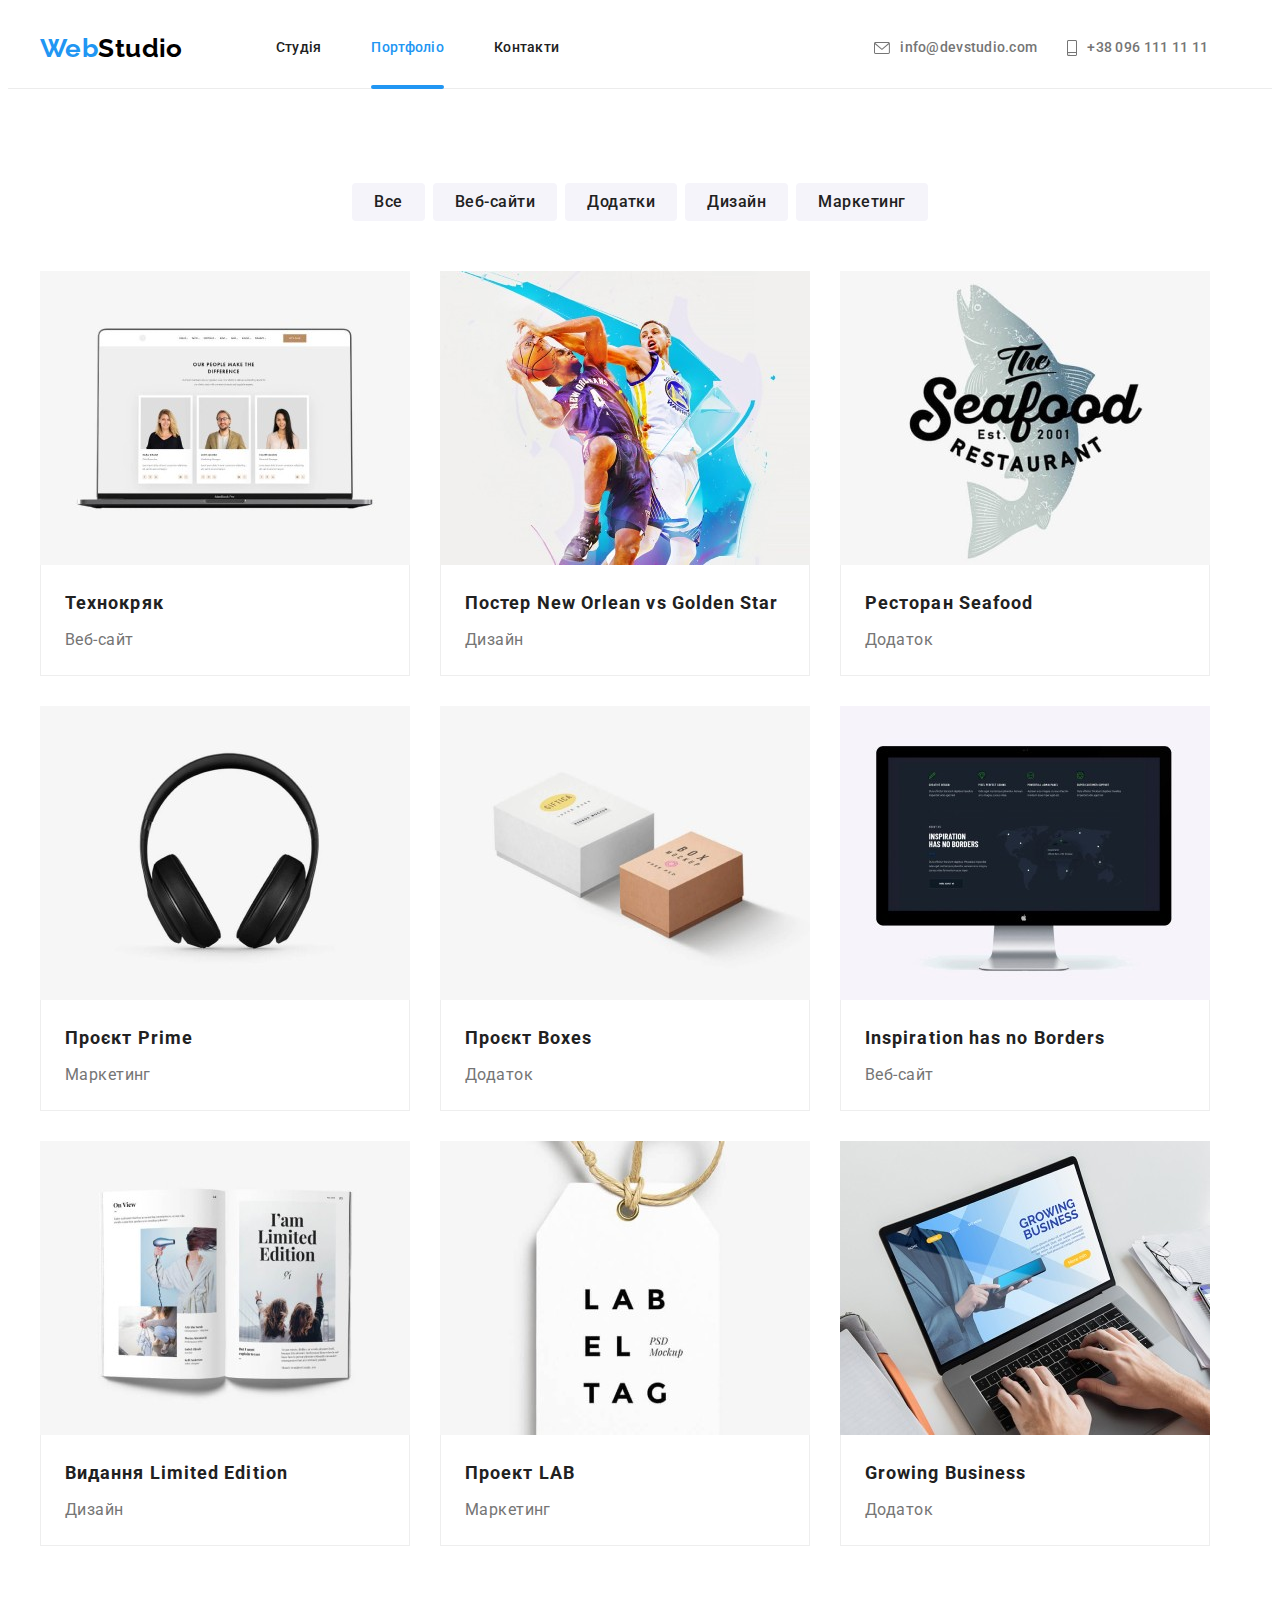
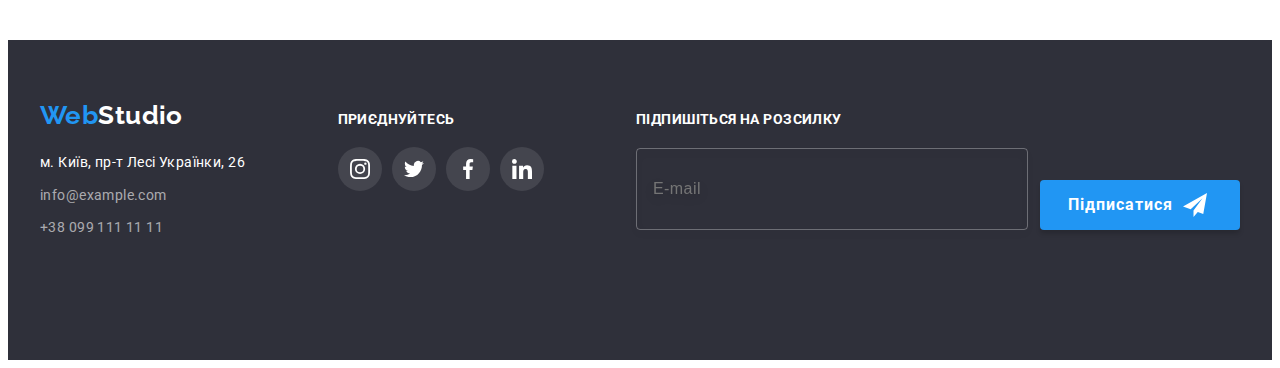
==== commit 03b596d0: "adapted all pictures" ====
--- a/portfolio.html
+++ b/portfolio.html
@@ -132,9 +132,18 @@
               <a class="card-set__link line" href="">
                 <div class="card">
                   <img
-                    src="./images/portfolio/portfolio01.jpg"
+                    srcset="
+                      ./images/portfolio/portfolio-1-354.jpg 354w,
+                      ./images/portfolio/portfolio-1-370.jpg 370w,
+                      ./images/portfolio/portfolio-1-450.jpg 450w,
+                      ./images/portfolio/portfolio-1-708.jpg 708w,
+                      ./images/portfolio/portfolio-1-740.jpg 740w,
+                      ./images/portfolio/portfolio-1-900.jpg 900w
+                    "
+                    sizes="(min-width: 1200px) 370px, (min-width: 768px) 354px, 100vw"
+                    src="./images/portfolio/portfolio-1-354.jpg"
                     alt="Ноутбук із зображенням сторінки сайту"
-                    width="370"
+                    max-width="450"
                     height="294"
                   />
                   <p class="card__desc">
@@ -154,9 +163,18 @@
               <a class="card-set__link line" href="">
                 <div class="card">
                   <img
-                    src="./images/portfolio/portfolio02.jpg"
+                    srcset="
+                      ./images/portfolio/portfolio-2-354.jpg 354w,
+                      ./images/portfolio/portfolio-2-370.jpg 370w,
+                      ./images/portfolio/portfolio-2-450.jpg 450w,
+                      ./images/portfolio/portfolio-2-708.jpg 708w,
+                      ./images/portfolio/portfolio-2-740.jpg 740w,
+                      ./images/portfolio/portfolio-2-900.jpg 900w
+                    "
+                    sizes="(min-width: 1200px) 370px, (min-width: 768px) 354px, 100vw"
+                    src="./images/portfolio/portfolio-2-354.jpg"
                     alt="Зображення двох баскетболістів із м'ячем"
-                    width="370"
+                    max-width="450"
                     height="294"
                   />
                   <p class="card__desc">
@@ -176,9 +194,18 @@
               <a class="card-set__link line" href="">
                 <div class="card">
                   <img
-                    src="./images/portfolio/portfolio03.jpg"
+                    srcset="
+                      ./images/portfolio/portfolio-3-354.jpg 354w,
+                      ./images/portfolio/portfolio-3-370.jpg 370w,
+                      ./images/portfolio/portfolio-3-450.jpg 450w,
+                      ./images/portfolio/portfolio-3-708.jpg 708w,
+                      ./images/portfolio/portfolio-3-740.jpg 740w,
+                      ./images/portfolio/portfolio-3-900.jpg 900w
+                    "
+                    sizes="(min-width: 1200px) 370px, (min-width: 768px) 354px, 100vw"
+                    src="./images/portfolio/portfolio-3-354.jpg"
                     alt="Логотип ресторану Seafood"
-                    width="370"
+                    max-width="450"
                     height="294"
                   />
                   <p class="card__desc">
@@ -198,9 +225,18 @@
               <a class="card-set__link line" href="">
                 <div class="card">
                   <img
-                    src="./images/portfolio/portfolio04.jpg"
+                    srcset="
+                      ./images/portfolio/portfolio-4-354.jpg 354w,
+                      ./images/portfolio/portfolio-4-370.jpg 370w,
+                      ./images/portfolio/portfolio-4-450.jpg 450w,
+                      ./images/portfolio/portfolio-4-708.jpg 708w,
+                      ./images/portfolio/portfolio-4-740.jpg 740w,
+                      ./images/portfolio/portfolio-4-900.jpg 900w
+                    "
+                    sizes="(min-width: 1200px) 370px, (min-width: 768px) 354px, 100vw"
+                    src="./images/portfolio/portfolio-4-354.jpg"
                     alt="Зображення навушників"
-                    width="370"
+                    max-width="450"
                     height="294"
                   />
                   <p class="card__desc">
@@ -220,9 +256,18 @@
               <a class="card-set__link line" href="">
                 <div class="card">
                   <img
-                    src="./images/portfolio/portfolio05.jpg"
+                    srcset="
+                      ./images/portfolio/portfolio-5-354.jpg 354w,
+                      ./images/portfolio/portfolio-5-370.jpg 370w,
+                      ./images/portfolio/portfolio-5-450.jpg 450w,
+                      ./images/portfolio/portfolio-5-708.jpg 708w,
+                      ./images/portfolio/portfolio-5-740.jpg 740w,
+                      ./images/portfolio/portfolio-5-900.jpg 900w
+                    "
+                    sizes="(min-width: 1200px) 370px, (min-width: 768px) 354px, 100vw"
+                    src="./images/portfolio/portfolio-5-354.jpg"
                     alt="Дві коробки різного кольору та розміру"
-                    width="370"
+                    max-width="450"
                     height="294"
                   />
                   <p class="card__desc">
@@ -242,9 +287,18 @@
               <a class="card-set__link line" href="">
                 <div class="card">
                   <img
-                    src="./images/portfolio/portfolio06.jpg"
+                    srcset="
+                      ./images/portfolio/portfolio-6-354.jpg 354w,
+                      ./images/portfolio/portfolio-6-370.jpg 370w,
+                      ./images/portfolio/portfolio-6-450.jpg 450w,
+                      ./images/portfolio/portfolio-6-708.jpg 708w,
+                      ./images/portfolio/portfolio-6-740.jpg 740w,
+                      ./images/portfolio/portfolio-6-900.jpg 900w
+                    "
+                    sizes="(min-width: 1200px) 370px, (min-width: 768px) 354px, 100vw"
+                    src="./images/portfolio/portfolio-6-354.jpg"
                     alt="Зображення монітора із сайтом"
-                    width="370"
+                    max-width="450"
                     height="294"
                   />
                   <p class="card__desc">
@@ -264,9 +318,18 @@
               <a class="card-set__link line" href="">
                 <div class="card">
                   <img
-                    src="./images/portfolio/portfolio07.jpg"
+                    srcset="
+                      ./images/portfolio/portfolio-7-354.jpg 354w,
+                      ./images/portfolio/portfolio-7-370.jpg 370w,
+                      ./images/portfolio/portfolio-7-450.jpg 450w,
+                      ./images/portfolio/portfolio-7-708.jpg 708w,
+                      ./images/portfolio/portfolio-7-740.jpg 740w,
+                      ./images/portfolio/portfolio-7-900.jpg 900w
+                    "
+                    sizes="(min-width: 1200px) 370px, (min-width: 768px) 354px, 100vw"
+                    src="./images/portfolio/portfolio-7-354.jpg"
                     alt="Зображення розкритої книги"
-                    width="370"
+                    max-width="450"
                     height="294"
                   />
                   <p class="card__desc">
@@ -286,9 +349,18 @@
               <a class="card-set__link line" href="">
                 <div class="card">
                   <img
-                    src="./images/portfolio/portfolio08.jpg"
+                    srcset="
+                      ./images/portfolio/portfolio-8-354.jpg 354w,
+                      ./images/portfolio/portfolio-8-370.jpg 370w,
+                      ./images/portfolio/portfolio-8-450.jpg 450w,
+                      ./images/portfolio/portfolio-8-708.jpg 708w,
+                      ./images/portfolio/portfolio-8-740.jpg 740w,
+                      ./images/portfolio/portfolio-8-900.jpg 900w
+                    "
+                    sizes="(min-width: 1200px) 370px, (min-width: 768px) 354px, 100vw"
+                    src="./images/portfolio/portfolio-8-354.jpg"
                     alt="Бірка з написом"
-                    width="370"
+                    max-width="450"
                     height="294"
                   />
                   <p class="card__desc">
@@ -308,9 +380,18 @@
               <a class="card-set__link line" href="">
                 <div class="card">
                   <img
-                    src="./images/portfolio/portfolio09.jpg"
+                    srcset="
+                      ./images/portfolio/portfolio-9-354.jpg 354w,
+                      ./images/portfolio/portfolio-9-370.jpg 370w,
+                      ./images/portfolio/portfolio-9-450.jpg 450w,
+                      ./images/portfolio/portfolio-9-708.jpg 708w,
+                      ./images/portfolio/portfolio-9-740.jpg 740w,
+                      ./images/portfolio/portfolio-9-900.jpg 900w
+                    "
+                    sizes="(min-width: 1200px) 370px, (min-width: 768px) 354px, 100vw"
+                    src="./images/portfolio/portfolio-9-354.jpg"
                     alt="Зображення роботи за ноутбуком"
-                    width="370"
+                    max-width="450"
                     height="294"
                   />
                   <p class="card__desc">
--- a/css/main.min.css
+++ b/css/main.min.css
@@ -1 +1 @@
-:root{--primary-font: Roboto, sans-serif;--logo-font: Raleway, sans-serif;--primary-text-color: #757575;--title-text-color: #212121;--accent-text-color: #2196f3;--hero-text-color: #ffffff;--hero-background-color: #c4c4c4;--team-background-color: #f5f4fa;--footer-background-color: #2f303a;--btn-focus-background-color: #188ce8;--item: 3;--card-set-gap: 30px;--timing-function: cubic-bezier(0.4, 0, 0.2, 1)}.visually-hidden{position:absolute;white-space:nowrap;width:1px;height:1px;overflow:hidden;border:0;padding:0;clip:rect(0 0 0 0);-webkit-clip-path:inset(50%);clip-path:inset(50%);margin:-1px}body{font-family:var(--primary-font);font-size:14px;line-height:1.71;color:var(--primary-text-color);letter-spacing:.03em}.list{list-style:none;padding:0;margin:0}.line{text-decoration:none}h1,h2,h3,h4,h5,h6,p{margin:0}img{display:block;width:100%;height:auto}.container{padding-left:15px;padding-right:15px;margin-left:auto;margin-right:auto}@media screen and (min-width: 480px){.container{width:480px}}@media screen and (min-width: 768px){.container{width:768px}}@media screen and (min-width: 1200px){.container{width:1200px}}.section{padding-top:60px;padding-bottom:60px}@media screen and (min-width: 1200px){.section{padding-top:94px;padding-bottom:94px}}.flex-nav{display:-webkit-box;display:-ms-flexbox;display:flex;-webkit-box-align:center;-ms-flex-align:center;align-items:center}.hero__button,.modal-submit-btn,.subscribe-button{display:-webkit-inline-box;display:-ms-inline-flexbox;display:inline-flex;-webkit-box-align:center;-ms-flex-align:center;align-items:center;font-family:inherit;font-weight:700;font-size:16px;line-height:1.87;align-items:center;letter-spacing:.06em;color:var(--hero-text-color);background-color:var(--accent-text-color);cursor:pointer;border-radius:4px;border:none}.social{display:-webkit-box;display:-ms-flexbox;display:flex;-webkit-box-pack:center;-ms-flex-pack:center;justify-content:center;-webkit-box-align:center;-ms-flex-align:center;align-items:center;gap:10px}.social__item{display:-webkit-box;display:-ms-flexbox;display:flex}.social__icon{width:20px;height:20px;fill:currentColor}.social__link{display:-webkit-box;display:-ms-flexbox;display:flex;-webkit-box-pack:center;-ms-flex-pack:center;justify-content:center;-webkit-box-align:center;-ms-flex-align:center;align-items:center;width:44px;height:44px;color:#afb1b8;border-radius:50%;-webkit-transition:color 250ms var(--timing-function),background-color 250ms var(--timing-function);transition:color 250ms var(--timing-function),background-color 250ms var(--timing-function)}.social__link:hover,.social__link:focus{background-color:var(--accent-text-color);color:var(--hero-text-color)}@media screen and (min-width: 768px){.subscribe-form{display:-webkit-box;display:-ms-flexbox;display:flex}}@media screen and (max-width: 1199px){.subscribe-form{-webkit-box-orient:vertical;-webkit-box-direction:normal;-ms-flex-direction:column;flex-direction:column;-webkit-box-align:center;-ms-flex-align:center;align-items:center}}@media screen and (min-width: 1200px){.subscribe-form{-webkit-box-align:end;-ms-flex-align:end;align-items:flex-end}}@media screen and (min-width: 1200px){.subscribe-form__field{margin-right:12px}}.subscribe-form__label{display:block;margin-bottom:20px;font-size:14px;line-height:1.14;letter-spacing:.03em;text-transform:uppercase}.subscribe-form__input{-webkit-box-align:center;-ms-flex-align:center;align-items:center;padding:15px 16px;width:100%;height:50px;font-size:16px;line-height:1.25;letter-spacing:inherit;color:rgba(255,255,255,.6);background-color:rgba(0,0,0,0);border:1px solid rgba(255,255,255,.3);-webkit-filter:drop-shadow(0px 4px 4px rgba(0, 0, 0, 0.15));filter:drop-shadow(0px 4px 4px rgba(0, 0, 0, 0.15));border-radius:4px}@media screen and (min-width: 768px){.subscribe-form__input{width:450px}}@media screen and (max-width: 1199px){.subscribe-form__input{margin-bottom:20px}}@media screen and (min-width: 1200px){.subscribe-form__input{display:-webkit-box;display:-ms-flexbox;display:flex;width:358px}}.subscribe-button{width:200px;height:50px;padding:10px 28px;-webkit-box-shadow:0px 4px 4px rgba(0,0,0,.15);box-shadow:0px 4px 4px rgba(0,0,0,.15)}.subscribe-button__icon{width:24px;height:24px;margin-left:10px}.backdrop{position:fixed;top:0;left:0;width:100%;height:100%;background-color:rgba(0,0,0,.2);opacity:1;-webkit-transition:opacity 250ms var(--timing-function),visibility 250ms var(--timing-function);transition:opacity 250ms var(--timing-function),visibility 250ms var(--timing-function)}.backdrop__is-hidden .modal{-webkit-transform:translate(-50%, -50%) scale(0.7);transform:translate(-50%, -50%) scale(0.7)}.backdrop__is-hidden{opacity:0;visibility:hidden;pointer-events:none}.modal{position:absolute;left:50%;top:50%;width:528px;min-height:581px;padding:40px;background-color:#fff;-webkit-box-shadow:0px 1px 3px rgba(0,0,0,.12),0px 1px 1px rgba(0,0,0,.14),0px 2px 1px rgba(0,0,0,.2);box-shadow:0px 1px 3px rgba(0,0,0,.12),0px 1px 1px rgba(0,0,0,.14),0px 2px 1px rgba(0,0,0,.2);border-radius:4px;-webkit-transform:translate(-50%, -50%) scale(1);transform:translate(-50%, -50%) scale(1);-webkit-transition:-webkit-transform 400ms var(--timing-function);transition:-webkit-transform 400ms var(--timing-function);transition:transform 400ms var(--timing-function);transition:transform 400ms var(--timing-function), -webkit-transform 400ms var(--timing-function)}.modal-btn{position:absolute;top:8px;right:8px;z-index:100;display:-webkit-box;display:-ms-flexbox;display:flex;-webkit-box-pack:center;-ms-flex-pack:center;justify-content:center;-webkit-box-align:center;-ms-flex-align:center;align-items:center;width:30px;height:30px;padding:0;color:#000;background-color:rgba(0,0,0,0);border-radius:50%;border:1px solid rgba(0,0,0,.1);cursor:pointer;-webkit-transition:color 250ms var(--timing-function);transition:color 250ms var(--timing-function)}.modal-btn__icon{width:18px;height:18px;fill:currentColor}.modal-btn:hover,.modal-btn:focus{color:var(--accent-text-color)}.modal-form{display:-webkit-box;display:-ms-flexbox;display:flex;-webkit-box-orient:vertical;-webkit-box-direction:normal;-ms-flex-direction:column;flex-direction:column}.modal-form__title{display:block;margin-bottom:12px;font-size:20px;line-height:1.15;color:var(--title-text-color);text-align:center}.modal-form__input-group{display:-webkit-box;display:-ms-flexbox;display:flex;-webkit-box-orient:vertical;-webkit-box-direction:normal;-ms-flex-direction:column;flex-direction:column;gap:10px;margin-bottom:20px}.modal-form__field{display:block;position:relative}.modal-form__lable{display:block;margin-bottom:4px;font-size:12px;line-height:1.16;letter-spacing:.01em}.modal-form__input{width:100%;height:40px;padding:11px 12px;padding-left:42px;border:1px solid rgba(33,33,33,.2);border-radius:4px;outline:rgba(0,0,0,0);-webkit-transition:border-color 250ms var(--timing-function);transition:border-color 250ms var(--timing-function)}.modal-form__input:focus-within{border-color:var(--accent-text-color)}.modal-form__icon{position:absolute;top:50%;left:12px;width:18px;height:18px;-webkit-transition:fill 250ms var(--timing-function);transition:fill 250ms var(--timing-function)}.modal-form__input:focus+.modal-form__icon{fill:var(--accent-text-color)}.modal-form__textarea{display:block;width:100%;height:120px;padding:12px 16px;border:1px solid rgba(33,33,33,.2);border-radius:4px;outline:rgba(0,0,0,0);resize:none;-webkit-transition:border-color 250ms var(--timing-function);transition:border-color 250ms var(--timing-function)}.modal-form__textarea::-webkit-input-placeholder{font-size:12px;line-height:14px;letter-spacing:.01em;color:rgba(117,117,117,.5)}.modal-form__textarea::-moz-placeholder{font-size:12px;line-height:14px;letter-spacing:.01em;color:rgba(117,117,117,.5)}.modal-form__textarea:-ms-input-placeholder{font-size:12px;line-height:14px;letter-spacing:.01em;color:rgba(117,117,117,.5)}.modal-form__textarea::-ms-input-placeholder{font-size:12px;line-height:14px;letter-spacing:.01em;color:rgba(117,117,117,.5)}.modal-form__textarea::placeholder{font-size:12px;line-height:14px;letter-spacing:.01em;color:rgba(117,117,117,.5)}.modal-form__textarea:focus-within{border-color:var(--accent-text-color)}.checkbox{display:-webkit-box;display:-ms-flexbox;display:flex;-webkit-box-align:center;-ms-flex-align:center;align-items:center;-webkit-box-pack:center;-ms-flex-pack:center;justify-content:center;gap:8px;margin-bottom:30px}.checkbox__icon{display:block;width:16px;height:15px}.checkbox__input:focus+.checkbox__icon{outline:1px solid var(--title-text-color)}.checkbox__input:checked+.checkbox__icon .icon-uncheck{opacity:0;-webkit-transition:opacity 250ms var(--timing-function);transition:opacity 250ms var(--timing-function)}.icon-check{opacity:0;-webkit-transition:opacity 250ms var(--timing-function);transition:opacity 250ms var(--timing-function)}.checkbox__input:checked+.checkbox__icon .icon-check{opacity:1}.checkbox__text{-webkit-user-select:none;-moz-user-select:none;-ms-user-select:none;user-select:none}.checkbox__link--color{color:var(--accent-text-color);text-underline-position:under}.modal-submit-btn{padding:10px 52px;margin:0 auto;-webkit-box-shadow:0px 4px 4px rgba(0,0,0,.15);box-shadow:0px 4px 4px rgba(0,0,0,.15);-webkit-transition:250ms var(--timing-function);transition:250ms var(--timing-function)}.modal-submit-btn:hover,.modal-submit-btn:focus{background-color:var(--btn-focus-background-color)}.filter__item:not(:last-child){margin-right:8px}.filter__btn{padding:6px 22px;font-weight:500;font-size:16px;line-height:1.62;font-family:inherit;letter-spacing:.03em;color:var(--title-text-color);background-color:var(--team-background-color);cursor:pointer;border:none;border-radius:4px;-webkit-transition:color 250ms var(--timing-function),background-color 250ms var(--timing-function),-webkit-box-shadow 250ms var(--timing-function);transition:color 250ms var(--timing-function),background-color 250ms var(--timing-function),-webkit-box-shadow 250ms var(--timing-function);transition:color 250ms var(--timing-function),background-color 250ms var(--timing-function),box-shadow 250ms var(--timing-function);transition:color 250ms var(--timing-function),background-color 250ms var(--timing-function),box-shadow 250ms var(--timing-function),-webkit-box-shadow 250ms var(--timing-function)}.filter__btn:hover,.filter__btn:focus{color:var(--hero-text-color);background-color:var(--accent-text-color);-webkit-box-shadow:0px 3px 1px rgba(0,0,0,.1),0px 1px 2px rgba(0,0,0,.08),0px 2px 2px rgba(0,0,0,.12);box-shadow:0px 3px 1px rgba(0,0,0,.1),0px 1px 2px rgba(0,0,0,.08),0px 2px 2px rgba(0,0,0,.12)}.card-set{gap:var(--card-set-gap)}.card-set__item{-ms-flex-preferred-size:calc((100% - var(--card-set-gap)*(var(--item) - 1))/var(--item));flex-basis:calc((100% - var(--card-set-gap)*(var(--item) - 1))/var(--item))}.card-set__link{display:block;color:var(--primary-text-color);-webkit-transition:-webkit-box-shadow 250ms var(--timing-function);transition:-webkit-box-shadow 250ms var(--timing-function);transition:box-shadow 250ms var(--timing-function);transition:box-shadow 250ms var(--timing-function), -webkit-box-shadow 250ms var(--timing-function)}.card-set__link:hover,.card-set__link:focus{-webkit-box-shadow:0px 1px 1px rgba(0,0,0,.12),0px 4px 4px rgba(0,0,0,.06),1px 4px 6px rgba(0,0,0,.16);box-shadow:0px 1px 1px rgba(0,0,0,.12),0px 4px 4px rgba(0,0,0,.06),1px 4px 6px rgba(0,0,0,.16)}.card{position:relative;overflow:hidden}.card::before{position:absolute;top:0;left:0;width:100%;height:100%;display:inline-block;content:"";background-color:rgba(33,150,243,.9);opacity:0;-webkit-transform:translateY(100%);transform:translateY(100%);-webkit-transition:opacity 250ms var(--timing-function),-webkit-transform 250ms var(--timing-function);transition:opacity 250ms var(--timing-function),-webkit-transform 250ms var(--timing-function);transition:transform 250ms var(--timing-function),opacity 250ms var(--timing-function);transition:transform 250ms var(--timing-function),opacity 250ms var(--timing-function),-webkit-transform 250ms var(--timing-function)}.card-set__link:hover .card::before,.card-set__link:focus .card::before{-webkit-transform:translateY(0);transform:translateY(0);opacity:1}.card__desc{position:absolute;top:0;left:0;padding:63px 24px;font-size:18px;line-height:1.55;letter-spacing:.03em;color:var(--hero-text-color);opacity:0;-webkit-transform:translateY(100%);transform:translateY(100%);-webkit-transition:opacity 250ms var(--timing-function),-webkit-transform 250ms var(--timing-function);transition:opacity 250ms var(--timing-function),-webkit-transform 250ms var(--timing-function);transition:transform 250ms var(--timing-function),opacity 250ms var(--timing-function);transition:transform 250ms var(--timing-function),opacity 250ms var(--timing-function),-webkit-transform 250ms var(--timing-function)}.card-set__link:hover .card__desc,.card-set__link:focus .card__desc{opacity:1;-webkit-transform:translateY(0);transform:translateY(0)}.card__wrapper{padding:20px 24px;border:1px solid #eee;border-top:none}.card__title{margin-bottom:4px;font-size:18px;line-height:2;letter-spacing:.06em;color:var(--title-text-color)}.card__text{font-size:16px;line-height:1.87}@media screen and (max-width: 767px){.page-header__mobile-menu{display:none;position:absolute;top:0;left:0;width:100%;height:796px;padding:40px 48px;background-color:#fff;-webkit-box-shadow:0px 4px 8px rgba(0,0,0,.04),0px 2px 4px rgba(0,0,0,.08),0px 1px 3px rgba(0,0,0,.16);box-shadow:0px 4px 8px rgba(0,0,0,.04),0px 2px 4px rgba(0,0,0,.08),0px 1px 3px rgba(0,0,0,.16)}.page-header__mobile-menu.is-open{display:block;display:-webkit-box;display:-ms-flexbox;display:flex;-webkit-box-orient:vertical;-webkit-box-direction:normal;-ms-flex-direction:column;flex-direction:column}}@media screen and (min-width: 768px){.page-header__mobile-menu{display:-webkit-box;display:-ms-flexbox;display:flex;-webkit-box-align:center;-ms-flex-align:center;align-items:center;margin-left:88px}}@media screen and (min-width: 1200px){.page-header__mobile-menu{margin-left:93px}}.menu-btn{position:absolute;top:10px;right:15px;z-index:50;display:-webkit-inline-box;display:-ms-inline-flexbox;display:inline-flex;margin:0;padding:0;border:none;background-color:rgba(0,0,0,0);color:var(--title-text-color)}.menu-btn__icon-close{fill:currentColor}.menu-btn:active{color:var(--accent-text-color)}@media screen and (max-width: 767px){.menu-btn__icon{width:40px;height:40px}.menu-btn__icon-close{display:none}.menu-btn.is-open .menu-btn__icon-close{display:block;color:currentColor}.menu-btn.is-open .menu-btn__icon-menu{display:none}}@media screen and (min-width: 768px){.menu-btn{display:none}}.social-mobile{display:-webkit-box;display:-ms-flexbox;display:flex;-ms-flex-wrap:wrap;flex-wrap:wrap;gap:10px}@media screen and (min-width: 768px){.social-mobile{display:none}}.social-mobile__item:not(:last-child) .social-mobile__link::after{content:"";display:block;width:1px;margin-left:10px;background-color:rgba(33,33,33,.2)}.social-mobile__link{display:-webkit-box;display:-ms-flexbox;display:flex;font-weight:500;font-size:18px;line-height:1.22;letter-spacing:.02em;color:var(--accent-text-color)}.page-header{border-bottom:1px solid #ececec;position:relative}.page-header__container{height:60px}@media screen and (min-width: 768px){.page-header__container{display:-webkit-box;display:-ms-flexbox;display:flex}}@media screen and (min-width: 768px){.page-header__container{height:80px}}@media screen and (max-width: 767px){.site-nav{margin-bottom:auto}}@media screen and (min-width: 1200px){.site-nav{margin-right:auto}}@media screen and (min-width: 768px){.site-nav__items{display:-webkit-box;display:-ms-flexbox;display:flex;gap:50px}}.site-nav__link{display:inline-block;padding-bottom:32px;font-weight:500;font-size:40px;line-height:1.14;letter-spacing:.02em;color:var(--title-text-color);-webkit-transition:color 250ms var(--timing-function);transition:color 250ms var(--timing-function)}.site-nav__link:hover,.site-nav__link:focus{color:var(--accent-text-color)}.site-nav__link--current{color:var(--accent-text-color)}@media screen and (min-width: 768px){.site-nav__link{position:relative;padding-top:32px;font-size:14px}.site-nav__link--current::after{display:inline-block;content:"";position:absolute;left:0;bottom:-1px;width:100%;height:4px;background-color:var(--accent-text-color);border-radius:2px}}.contacts{display:-webkit-box;display:-ms-flexbox;display:flex}@media screen and (max-width: 767px){.contacts{-ms-flex-wrap:wrap-reverse;flex-wrap:wrap-reverse;margin-bottom:64px}}@media screen and (min-width: 768px){.contacts{-webkit-box-orient:vertical;-webkit-box-direction:normal;-ms-flex-direction:column;flex-direction:column;margin-left:96px;-webkit-box-pack:center;-ms-flex-pack:center;justify-content:center;-webkit-box-align:start;-ms-flex-align:start;align-items:flex-start}}@media screen and (min-width: 1200px){.contacts{-webkit-box-orient:horizontal;-webkit-box-direction:normal;-ms-flex-direction:row;flex-direction:row;-webkit-box-align:center;-ms-flex-align:center;align-items:center;gap:30px;margin-left:315px}}@media screen and (max-width: 767px){.contacts__icon{display:none}}@media screen and (min-width: 768px){.contacts__icon{margin-right:8px;fill:currentColor}}@media screen and (min-width: 1200px){.contacts__icon{margin-right:10px}}@media screen and (min-width: 768px){.contacts__item:not(:last-child){margin-bottom:10px}}@media screen and (min-width: 1200px){.contacts__item:not(:last-child){margin-bottom:0}}@media screen and (max-width: 767px){.contacts__item:not(:first-child){margin-bottom:32px}}.contacts__link{display:-webkit-box;display:-ms-flexbox;display:flex;font-weight:500;font-size:24px;line-height:1.14;letter-spacing:.02em;color:var(--primary-text-color);-webkit-transition:color 250ms var(--timing-function);transition:color 250ms var(--timing-function)}.contacts__link:hover,.contacts__link:focus{color:var(--accent-text-color)}@media screen and (min-width: 768px){.contacts__link{-webkit-box-pack:center;-ms-flex-pack:center;justify-content:center;-webkit-box-align:center;-ms-flex-align:center;align-items:center;font-size:12px}}@media screen and (min-width: 1200px){.contacts__link{font-size:14px;padding-top:32px;padding-bottom:32px}}@media screen and (max-width: 767px){.contacts__link--accent{font-size:34px;line-height:1.17;color:var(--accent-text-color)}}.logo{font-family:var(--logo-font);font-weight:700;font-size:24px;line-height:1.19;color:var(--accent-text-color)}@media screen and (min-width: 1200px){.logo{font-size:26px}}.logo__text--accent{color:#000}.hero{margin-left:auto;margin-right:auto;background-image:-webkit-gradient(linear, left top, right top, from(rgba(47, 48, 58, 0.4)), to(rgba(47, 48, 58, 0.4))),url(../images/hero/hero_bg.jpg);background-image:linear-gradient(to right, rgba(47, 48, 58, 0.4), rgba(47, 48, 58, 0.4)),url(../images/hero/hero_bg.jpg);background-repeat:no-repeat;background-position:center;background-size:cover;padding-top:118px;padding-bottom:118px;background-color:var(--hero-background-color);text-align:center}@media screen and (min-width: 1200px){.hero{padding-top:200px;padding-bottom:200px}}.hero__title{max-width:360px;margin-left:auto;margin-right:auto;margin-bottom:30px;color:var(--hero-text-color);font-weight:900;font-size:26px;line-height:1.36;letter-spacing:.06em;text-transform:uppercase}@media screen and (min-width: 1200px){.hero__title{max-width:696px;font-size:44px}}.hero__button{padding:10px 32px;-webkit-transition:background-color 250ms var(--timing-function),-webkit-box-shadow 250ms var(--timing-function);transition:background-color 250ms var(--timing-function),-webkit-box-shadow 250ms var(--timing-function);transition:background-color 250ms var(--timing-function),box-shadow 250ms var(--timing-function);transition:background-color 250ms var(--timing-function),box-shadow 250ms var(--timing-function),-webkit-box-shadow 250ms var(--timing-function)}.hero__button:hover,.hero__button:focus{background-color:var(--btn-focus-background-color);-webkit-box-shadow:0px 4px 4px rgba(0,0,0,.15);box-shadow:0px 4px 4px rgba(0,0,0,.15)}.benefits__items{gap:var(--card-set-gap)}@media screen and (max-width: 767px){.benefits__items{width:100%}}@media screen and (min-width: 768px){.benefits__items{display:-webkit-box;display:-ms-flexbox;display:flex;-ms-flex-wrap:wrap;flex-wrap:wrap}}@media screen and (max-width: 767px){.benefits__items .benefits__item:not(:last-child){margin-bottom:30px}}@media screen and (min-width: 768px){.benefits__items .benefits__item{--item: 2;-ms-flex-preferred-size:calc((100% - var(--card-set-gap)*(var(--item) - 1))/var(--item));flex-basis:calc((100% - var(--card-set-gap)*(var(--item) - 1))/var(--item))}}@media screen and (min-width: 1200px){.benefits__items .benefits__item{--item: 4;-ms-flex-preferred-size:calc((100% - var(--card-set-gap)*(var(--item) - 1))/var(--item));flex-basis:calc((100% - var(--card-set-gap)*(var(--item) - 1))/var(--item))}}.benefits__thumb{display:-webkit-box;display:-ms-flexbox;display:flex;height:120px;-webkit-box-pack:center;-ms-flex-pack:center;justify-content:center;-webkit-box-align:center;-ms-flex-align:center;align-items:center;margin-bottom:var(--card-set-gap);background-color:var(--team-background-color);border-radius:4px}.benefits__icon{width:70px;height:70px}.benefits__title{margin-bottom:10px;font-size:14px;line-height:1.14;color:var(--title-text-color);text-transform:uppercase}@media screen and (max-width: 767px){.benefits__title{text-align:center}}.about{padding-top:0}@media screen and (max-width: 1199px){.about{display:none}}.about__title{margin-bottom:50px;font-size:36px;line-height:1.16;color:var(--title-text-color);text-align:center}.about-items{display:-webkit-box;display:-ms-flexbox;display:flex;gap:var(--card-set-gap)}.about-items__item{position:relative}.about-items__subtitle{position:absolute;bottom:0;left:0;width:100%;height:70px;padding:27px 0;font-size:14px;line-height:1.14;letter-spacing:.03em;color:var(--hero-text-color);background-color:rgba(47,48,58,.8);text-align:center;text-transform:uppercase}.team{background-color:var(--team-background-color)}.team__headline{margin-bottom:30px;color:var(--title-text-color);font-size:28px;line-height:1.16;text-align:center}@media screen and (min-width: 1200px){.team__headline{font-size:36px;margin-bottom:50px}}@media screen and (min-width: 768px){.team__items{display:-webkit-box;display:-ms-flexbox;display:flex;-ms-flex-wrap:wrap;flex-wrap:wrap;gap:var(--card-set-gap)}}.team__item{background-color:var(--hero-text-color);-webkit-box-shadow:0px 1px 3px rgba(0,0,0,.12),0px 1px 1px rgba(0,0,0,.14),0px 2px 1px rgba(0,0,0,.2);box-shadow:0px 1px 3px rgba(0,0,0,.12),0px 1px 1px rgba(0,0,0,.14),0px 2px 1px rgba(0,0,0,.2);border-radius:0px 0px 4px 4px}@media screen and (max-width: 767px){.team__item:not(:last-child){margin-bottom:30px}}@media screen and (min-width: 768px){.team__item{--item: 2;-ms-flex-preferred-size:calc((100% - var(--card-set-gap)*(var(--item) - 1))/var(--item));flex-basis:calc((100% - var(--card-set-gap)*(var(--item) - 1))/var(--item))}}@media screen and (min-width: 1200px){.team__item{--item: 4;-ms-flex-preferred-size:calc((100% - var(--card-set-gap)*(var(--item) - 1))/var(--item));flex-basis:calc((100% - var(--card-set-gap)*(var(--item) - 1))/var(--item))}}.team__title{margin-bottom:10px;font-weight:500;font-size:16px;line-height:1.18;color:var(--title-text-color);text-align:center}.team__text{font-size:16px;line-height:1.18;text-align:center;margin-bottom:16px}.team__wrapper{padding-top:30px;padding-right:5px;padding-bottom:30px;padding-left:5px}.client__headline{margin-bottom:30px;font-size:28px;line-height:1.16;color:var(--title-text-color);text-align:center}@media screen and (min-width: 1200px){.client__headline{font-size:36px;margin-bottom:50px}}.client__items{display:-webkit-box;display:-ms-flexbox;display:flex;-ms-flex-wrap:wrap;flex-wrap:wrap;-webkit-box-pack:center;-ms-flex-pack:center;justify-content:center;gap:var(--card-set-gap)}.client__item{--item: 2;-ms-flex-preferred-size:calc((100% - var(--card-set-gap)*(var(--item) - 1))/var(--item));flex-basis:calc((100% - var(--card-set-gap)*(var(--item) - 1))/var(--item))}@media screen and (min-width: 768px){.client__item{--item: 3;-ms-flex-preferred-size:calc((100% - var(--card-set-gap)*(var(--item) - 1))/var(--item));flex-basis:calc((100% - var(--card-set-gap)*(var(--item) - 1))/var(--item))}}@media screen and (min-width: 1200px){.client__item{--item: 6;-ms-flex-preferred-size:calc((100% - var(--card-set-gap)*(var(--item) - 1))/var(--item));flex-basis:calc((100% - var(--card-set-gap)*(var(--item) - 1))/var(--item))}}.client__icon{width:100%;height:60px;fill:currentColor}.client__link{display:-webkit-box;display:-ms-flexbox;display:flex;-webkit-box-pack:center;-ms-flex-pack:center;justify-content:center;-webkit-box-align:center;-ms-flex-align:center;align-items:center;width:100%;height:92px;color:#afb1b8;border:1px solid #afb1b8;border-radius:4px;-webkit-transition:color 250ms var(--timing-function),border-color 250ms var(--timing-function);transition:color 250ms var(--timing-function),border-color 250ms var(--timing-function)}.client__link:hover,.client__link:focus{color:var(--accent-text-color);border-color:var(--accent-text-color)}.page-footer{padding-top:60px;padding-bottom:60px;font-weight:400;font-size:14px;line-height:1.71;color:var(--hero-text-color);background-color:var(--footer-background-color)}@media screen and (max-width: 1199px){.page-footer{text-align:center}}@media screen and (min-width: 768px){.page-footer__container{display:-webkit-box;display:-ms-flexbox;display:flex;-webkit-box-align:baseline;-ms-flex-align:baseline;align-items:baseline}}@media screen and (max-width: 1199px){.page-footer__container{-ms-flex-wrap:wrap;flex-wrap:wrap;-ms-flex-pack:distribute;justify-content:space-around}}@media screen and (min-width: 1200px){.page-footer__container{-webkit-box-pack:justify;-ms-flex-pack:justify;justify-content:space-between}}.page-footer__logo{display:inline-block;margin-bottom:20px}.page-footer__logo--accent{color:var(--hero-text-color)}.page-footer__social--color{color:var(--hero-text-color);background-color:rgba(255,255,255,.1)}.page-footer__thumb{margin-bottom:60px}.address{font-style:normal}.address__link{display:inline-block;font-weight:400;font-size:14px;line-height:1.71;color:rgba(255,255,255,.6);-webkit-transition:color 250ms var(--timing-function);transition:color 250ms var(--timing-function)}.address__link:hover,.address__link:focus{color:var(--accent-text-color)}.address__link:not(:last-child){margin-bottom:8px}@media screen and (min-width: 1200px){.address__link:not(:last-child){margin-bottom:9px}}.address__link--accent{color:var(--hero-text-color)}@media screen and (max-width: 767px){.connect{margin-bottom:60px}}.connect__title{font-size:14px;line-height:16px;letter-spacing:.03em;text-transform:uppercase;margin-bottom:20px}/*# sourceMappingURL=main.min.css.map */+:root{--primary-font: Roboto, sans-serif;--logo-font: Raleway, sans-serif;--primary-text-color: #757575;--title-text-color: #212121;--accent-text-color: #2196f3;--hero-text-color: #ffffff;--hero-background-color: #c4c4c4;--team-background-color: #f5f4fa;--footer-background-color: #2f303a;--btn-focus-background-color: #188ce8;--item: 3;--card-set-gap: 30px;--timing-function: cubic-bezier(0.4, 0, 0.2, 1)}.visually-hidden{position:absolute;white-space:nowrap;width:1px;height:1px;overflow:hidden;border:0;padding:0;clip:rect(0 0 0 0);-webkit-clip-path:inset(50%);clip-path:inset(50%);margin:-1px}body{font-family:var(--primary-font);font-size:14px;line-height:1.71;color:var(--primary-text-color);letter-spacing:.03em}.list{list-style:none;padding:0;margin:0}.line{text-decoration:none}h1,h2,h3,h4,h5,h6,p{margin:0}img{display:block;max-width:100%;height:auto;-o-object-fit:cover;object-fit:cover;-o-object-position:center;object-position:center}.container{padding-left:15px;padding-right:15px;margin-left:auto;margin-right:auto}@media screen and (min-width: 480px){.container{width:480px}}@media screen and (min-width: 768px){.container{width:768px}}@media screen and (min-width: 1200px){.container{width:1200px}}.section{padding-top:60px;padding-bottom:60px}@media screen and (min-width: 1200px){.section{padding-top:94px;padding-bottom:94px}}.flex-nav{display:-webkit-box;display:-ms-flexbox;display:flex;-webkit-box-align:center;-ms-flex-align:center;align-items:center}.hero__button,.modal-submit-btn,.subscribe-button{display:-webkit-inline-box;display:-ms-inline-flexbox;display:inline-flex;-webkit-box-align:center;-ms-flex-align:center;align-items:center;font-family:inherit;font-weight:700;font-size:16px;line-height:1.87;align-items:center;letter-spacing:.06em;color:var(--hero-text-color);background-color:var(--accent-text-color);cursor:pointer;border-radius:4px;border:none}.social{display:-webkit-box;display:-ms-flexbox;display:flex;-webkit-box-pack:center;-ms-flex-pack:center;justify-content:center;-webkit-box-align:center;-ms-flex-align:center;align-items:center;gap:10px}.social__item{display:-webkit-box;display:-ms-flexbox;display:flex}.social__icon{width:20px;height:20px;fill:currentColor}.social__link{display:-webkit-box;display:-ms-flexbox;display:flex;-webkit-box-pack:center;-ms-flex-pack:center;justify-content:center;-webkit-box-align:center;-ms-flex-align:center;align-items:center;width:44px;height:44px;color:#afb1b8;border-radius:50%;-webkit-transition:color 250ms var(--timing-function),background-color 250ms var(--timing-function);transition:color 250ms var(--timing-function),background-color 250ms var(--timing-function)}.social__link:hover,.social__link:focus{background-color:var(--accent-text-color);color:var(--hero-text-color)}@media screen and (min-width: 768px){.subscribe-form{display:-webkit-box;display:-ms-flexbox;display:flex}}@media screen and (max-width: 1199px){.subscribe-form{-webkit-box-orient:vertical;-webkit-box-direction:normal;-ms-flex-direction:column;flex-direction:column;-webkit-box-align:center;-ms-flex-align:center;align-items:center}}@media screen and (min-width: 1200px){.subscribe-form{-webkit-box-align:end;-ms-flex-align:end;align-items:flex-end}}@media screen and (min-width: 1200px){.subscribe-form__field{margin-right:12px}}.subscribe-form__label{display:block;margin-bottom:20px;font-size:14px;line-height:1.14;letter-spacing:.03em;text-transform:uppercase}.subscribe-form__input{-webkit-box-align:center;-ms-flex-align:center;align-items:center;padding:15px 16px;width:100%;height:50px;font-size:16px;line-height:1.25;letter-spacing:inherit;color:rgba(255,255,255,.6);background-color:rgba(0,0,0,0);border:1px solid rgba(255,255,255,.3);-webkit-filter:drop-shadow(0px 4px 4px rgba(0, 0, 0, 0.15));filter:drop-shadow(0px 4px 4px rgba(0, 0, 0, 0.15));border-radius:4px}@media screen and (min-width: 768px){.subscribe-form__input{width:450px}}@media screen and (max-width: 1199px){.subscribe-form__input{margin-bottom:20px}}@media screen and (min-width: 1200px){.subscribe-form__input{display:-webkit-box;display:-ms-flexbox;display:flex;width:358px}}.subscribe-button{width:200px;height:50px;padding:10px 28px;-webkit-box-shadow:0px 4px 4px rgba(0,0,0,.15);box-shadow:0px 4px 4px rgba(0,0,0,.15)}.subscribe-button__icon{width:24px;height:24px;margin-left:10px}.backdrop{position:fixed;top:0;left:0;z-index:200;width:100%;height:100%;background-color:rgba(0,0,0,.2);overflow-y:scroll;opacity:1;-webkit-transition:opacity 250ms var(--timing-function),visibility 250ms var(--timing-function);transition:opacity 250ms var(--timing-function),visibility 250ms var(--timing-function)}@media screen and (max-width: 767px){.backdrop{padding:94px 15px}}@media screen and (min-width: 768px){.backdrop__is-hidden .modal{-webkit-transform:translate(-50%, -50%) scale(0.7);transform:translate(-50%, -50%) scale(0.7)}}.backdrop__is-hidden{opacity:0;visibility:hidden;pointer-events:none}.modal{position:relative;max-width:450px;min-height:609px;padding:40px;background-color:#fff;-webkit-box-shadow:0px 1px 3px rgba(0,0,0,.12),0px 1px 1px rgba(0,0,0,.14),0px 2px 1px rgba(0,0,0,.2);box-shadow:0px 1px 3px rgba(0,0,0,.12),0px 1px 1px rgba(0,0,0,.14),0px 2px 1px rgba(0,0,0,.2);border-radius:4px}@media screen and (min-width: 768px){.modal{position:absolute;left:50%;top:50%;min-width:450px;-webkit-transform:translate(-50%, -50%) scale(1);transform:translate(-50%, -50%) scale(1);-webkit-transition:-webkit-transform 400ms var(--timing-function);transition:-webkit-transform 400ms var(--timing-function);transition:transform 400ms var(--timing-function);transition:transform 400ms var(--timing-function), -webkit-transform 400ms var(--timing-function)}}@media screen and (min-width: 1200px){.modal{min-width:528px;min-height:581px}}.modal-btn{position:absolute;top:8px;right:8px;z-index:100;display:-webkit-box;display:-ms-flexbox;display:flex;-webkit-box-pack:center;-ms-flex-pack:center;justify-content:center;-webkit-box-align:center;-ms-flex-align:center;align-items:center;width:30px;height:30px;padding:0;color:#000;background-color:rgba(0,0,0,0);border-radius:50%;border:1px solid rgba(0,0,0,.1);cursor:pointer;-webkit-transition:color 250ms var(--timing-function);transition:color 250ms var(--timing-function)}.modal-btn__icon{width:18px;height:18px;fill:currentColor}.modal-btn:hover,.modal-btn:focus{color:var(--accent-text-color)}.modal-form{display:-webkit-box;display:-ms-flexbox;display:flex;-webkit-box-orient:vertical;-webkit-box-direction:normal;-ms-flex-direction:column;flex-direction:column}.modal-form__title{display:block;margin-bottom:12px;font-size:20px;line-height:1.5;color:var(--title-text-color);text-align:center}@media screen and (min-width: 1200px){.modal-form__title{line-height:1.15}}.modal-form__input-group{display:-webkit-box;display:-ms-flexbox;display:flex;-webkit-box-orient:vertical;-webkit-box-direction:normal;-ms-flex-direction:column;flex-direction:column;gap:10px;margin-bottom:20px}.modal-form__field{display:block;position:relative}.modal-form__lable{display:block;margin-bottom:4px;font-size:12px;line-height:1.16;letter-spacing:.01em}.modal-form__input{width:100%;height:40px;padding:11px 12px;padding-left:42px;border:1px solid rgba(33,33,33,.2);border-radius:4px;outline:rgba(0,0,0,0);-webkit-transition:border-color 250ms var(--timing-function);transition:border-color 250ms var(--timing-function)}.modal-form__input:focus-within{border-color:var(--accent-text-color)}.modal-form__icon{position:absolute;top:50%;left:12px;width:18px;height:18px;-webkit-transition:fill 250ms var(--timing-function);transition:fill 250ms var(--timing-function)}.modal-form__input:focus+.modal-form__icon{fill:var(--accent-text-color)}.modal-form__textarea{display:block;width:100%;height:120px;padding:12px 16px;border:1px solid rgba(33,33,33,.2);border-radius:4px;outline:rgba(0,0,0,0);resize:none;-webkit-transition:border-color 250ms var(--timing-function);transition:border-color 250ms var(--timing-function)}.modal-form__textarea::-webkit-input-placeholder{font-size:12px;line-height:14px;letter-spacing:.01em;color:rgba(117,117,117,.5)}.modal-form__textarea::-moz-placeholder{font-size:12px;line-height:14px;letter-spacing:.01em;color:rgba(117,117,117,.5)}.modal-form__textarea:-ms-input-placeholder{font-size:12px;line-height:14px;letter-spacing:.01em;color:rgba(117,117,117,.5)}.modal-form__textarea::-ms-input-placeholder{font-size:12px;line-height:14px;letter-spacing:.01em;color:rgba(117,117,117,.5)}.modal-form__textarea::placeholder{font-size:12px;line-height:14px;letter-spacing:.01em;color:rgba(117,117,117,.5)}.modal-form__textarea:focus-within{border-color:var(--accent-text-color)}.checkbox{display:-webkit-box;display:-ms-flexbox;display:flex;-webkit-box-align:center;-ms-flex-align:center;align-items:center;-webkit-box-pack:center;-ms-flex-pack:center;justify-content:center;gap:8px;margin-bottom:30px}.checkbox__icon{display:-webkit-box;display:-ms-flexbox;display:flex;-ms-flex-negative:0;flex-shrink:0;width:16px;height:15px}.checkbox__input:focus+.checkbox__icon{outline:1px solid var(--title-text-color)}.checkbox__input:checked+.checkbox__icon .icon-uncheck{opacity:0;-webkit-transition:opacity 250ms var(--timing-function);transition:opacity 250ms var(--timing-function)}.icon-check{opacity:0;-webkit-transition:opacity 250ms var(--timing-function);transition:opacity 250ms var(--timing-function)}.checkbox__input:checked+.checkbox__icon .icon-check{opacity:1}.checkbox__text{-webkit-user-select:none;-moz-user-select:none;-ms-user-select:none;user-select:none;font-size:12px;line-height:1.16}@media screen and (min-width: 1200px){.checkbox__text{font-size:14px;line-height:1.71}}.checkbox__link--color{color:var(--accent-text-color);text-underline-position:under}.modal-submit-btn{padding:10px 52px;margin:0 auto;-webkit-box-shadow:0px 4px 4px rgba(0,0,0,.15);box-shadow:0px 4px 4px rgba(0,0,0,.15);-webkit-transition:background-color 250ms var(--timing-function);transition:background-color 250ms var(--timing-function)}.modal-submit-btn:hover,.modal-submit-btn:focus{background-color:var(--btn-focus-background-color)}.filter{display:-webkit-box;display:-ms-flexbox;display:flex;-ms-flex-wrap:wrap;flex-wrap:wrap;margin-bottom:40px}@media screen and (max-width: 767px){.filter{max-width:430px;-webkit-column-gap:8px;-moz-column-gap:8px;column-gap:8px;row-gap:15px}}@media screen and (min-width: 768px){.filter{-webkit-box-pack:center;-ms-flex-pack:center;justify-content:center;margin-bottom:30px;gap:8px}}@media screen and (min-width: 1200px){.filter{margin-bottom:50px}}.filter__btn{padding:6px 22px;font-weight:500;font-size:16px;line-height:1.62;font-family:inherit;letter-spacing:.03em;color:var(--title-text-color);background-color:var(--team-background-color);cursor:pointer;border:none;border-radius:4px;-webkit-transition:color 250ms var(--timing-function),background-color 250ms var(--timing-function),-webkit-box-shadow 250ms var(--timing-function);transition:color 250ms var(--timing-function),background-color 250ms var(--timing-function),-webkit-box-shadow 250ms var(--timing-function);transition:color 250ms var(--timing-function),background-color 250ms var(--timing-function),box-shadow 250ms var(--timing-function);transition:color 250ms var(--timing-function),background-color 250ms var(--timing-function),box-shadow 250ms var(--timing-function),-webkit-box-shadow 250ms var(--timing-function)}.filter__btn:hover,.filter__btn:focus{color:var(--hero-text-color);background-color:var(--accent-text-color);-webkit-box-shadow:0px 3px 1px rgba(0,0,0,.1),0px 1px 2px rgba(0,0,0,.08),0px 2px 2px rgba(0,0,0,.12);box-shadow:0px 3px 1px rgba(0,0,0,.1),0px 1px 2px rgba(0,0,0,.08),0px 2px 2px rgba(0,0,0,.12)}@media screen and (min-width: 768px){.card-set{display:-webkit-box;display:-ms-flexbox;display:flex;-ms-flex-wrap:wrap;flex-wrap:wrap;gap:var(--card-set-gap)}}@media screen and (min-width: 768px){.card-set__item{--item: 2;-ms-flex-preferred-size:calc((100% - var(--card-set-gap)*(var(--item) - 1))/var(--item));flex-basis:calc((100% - var(--card-set-gap)*(var(--item) - 1))/var(--item))}}@media screen and (min-width: 1200px){.card-set__item{--item: 3: flex-basis: calc((100% - var(--card-set-gap) * (var(--item) - 1)) / var(--item))}}@media screen and (max-width: 767px){.card-set__item:not(:last-child){margin-bottom:30px}}.card-set__link{display:block;width:100%;height:100%;color:var(--primary-text-color);-webkit-transition:-webkit-box-shadow 250ms var(--timing-function);transition:-webkit-box-shadow 250ms var(--timing-function);transition:box-shadow 250ms var(--timing-function);transition:box-shadow 250ms var(--timing-function), -webkit-box-shadow 250ms var(--timing-function)}.card-set__link:hover,.card-set__link:focus{-webkit-box-shadow:0px 1px 1px rgba(0,0,0,.12),0px 4px 4px rgba(0,0,0,.06),1px 4px 6px rgba(0,0,0,.16);box-shadow:0px 1px 1px rgba(0,0,0,.12),0px 4px 4px rgba(0,0,0,.06),1px 4px 6px rgba(0,0,0,.16)}@media screen and (min-width: 768px){.card-set__link{display:-webkit-box;display:-ms-flexbox;display:flex;-webkit-box-orient:vertical;-webkit-box-direction:normal;-ms-flex-direction:column;flex-direction:column}}.card{position:relative;overflow:hidden}.card::before{position:absolute;top:0;left:0;width:100%;height:100%;display:inline-block;content:"";background-color:rgba(33,150,243,.9);opacity:0;-webkit-transform:translateY(100%);transform:translateY(100%);-webkit-transition:opacity 250ms var(--timing-function),-webkit-transform 250ms var(--timing-function);transition:opacity 250ms var(--timing-function),-webkit-transform 250ms var(--timing-function);transition:transform 250ms var(--timing-function),opacity 250ms var(--timing-function);transition:transform 250ms var(--timing-function),opacity 250ms var(--timing-function),-webkit-transform 250ms var(--timing-function)}.card-set__link:hover .card::before,.card-set__link:focus .card::before{-webkit-transform:translateY(0);transform:translateY(0);opacity:1}.card__desc{position:absolute;top:0;left:0;padding:63px 24px;font-size:18px;line-height:1.55;letter-spacing:.03em;color:var(--hero-text-color);opacity:0;-webkit-transform:translateY(100%);transform:translateY(100%);-webkit-transition:opacity 250ms var(--timing-function),-webkit-transform 250ms var(--timing-function);transition:opacity 250ms var(--timing-function),-webkit-transform 250ms var(--timing-function);transition:transform 250ms var(--timing-function),opacity 250ms var(--timing-function);transition:transform 250ms var(--timing-function),opacity 250ms var(--timing-function),-webkit-transform 250ms var(--timing-function)}.card-set__link:hover .card__desc,.card-set__link:focus .card__desc{opacity:1;-webkit-transform:translateY(0);transform:translateY(0)}.card__wrapper{padding:20px 24px;border:1px solid #eee;border-top:none}@media screen and (min-width: 768px){.card__wrapper{-webkit-box-flex:1;-ms-flex-positive:1;flex-grow:1}}.card__title{margin-bottom:4px;font-size:18px;line-height:2;letter-spacing:.06em;color:var(--title-text-color)}.card__text{font-size:16px;line-height:1.87}@media screen and (max-width: 767px){.page-header__mobile-menu{display:none;position:absolute;top:0;left:0;width:100%;height:796px;z-index:40;padding:40px 48px;background-color:#fff;-webkit-box-shadow:0px 4px 8px rgba(0,0,0,.04),0px 2px 4px rgba(0,0,0,.08),0px 1px 3px rgba(0,0,0,.16);box-shadow:0px 4px 8px rgba(0,0,0,.04),0px 2px 4px rgba(0,0,0,.08),0px 1px 3px rgba(0,0,0,.16)}.page-header__mobile-menu.is-open{display:block;display:-webkit-box;display:-ms-flexbox;display:flex;-webkit-box-orient:vertical;-webkit-box-direction:normal;-ms-flex-direction:column;flex-direction:column}}@media screen and (min-width: 768px){.page-header__mobile-menu{display:-webkit-box;display:-ms-flexbox;display:flex;-webkit-box-align:center;-ms-flex-align:center;align-items:center;margin-left:88px}}@media screen and (min-width: 1200px){.page-header__mobile-menu{margin-left:93px}}.menu-btn{position:absolute;top:10px;right:15px;z-index:50;display:-webkit-inline-box;display:-ms-inline-flexbox;display:inline-flex;margin:0;padding:0;border:none;background-color:rgba(0,0,0,0);color:var(--title-text-color);-webkit-transition:color 250ms var(--timing-function);transition:color 250ms var(--timing-function)}.menu-btn__icon-close{fill:currentColor}.menu-btn:active{color:var(--accent-text-color)}@media screen and (max-width: 767px){.menu-btn__icon{width:40px;height:40px}.menu-btn__icon-close{display:none}.menu-btn.is-open .menu-btn__icon-close{display:block;color:currentColor}.menu-btn.is-open .menu-btn__icon-menu{display:none}}@media screen and (min-width: 768px){.menu-btn{display:none}}.social-mobile{display:-webkit-box;display:-ms-flexbox;display:flex;-ms-flex-wrap:wrap;flex-wrap:wrap;gap:10px}@media screen and (min-width: 768px){.social-mobile{display:none}}.social-mobile__item:not(:last-child) .social-mobile__link::after{content:"";display:block;width:1px;margin-left:10px;background-color:rgba(33,33,33,.2)}.social-mobile__link{display:-webkit-box;display:-ms-flexbox;display:flex;font-weight:500;font-size:18px;line-height:1.22;letter-spacing:.02em;color:var(--accent-text-color)}.page-header{border-bottom:1px solid #ececec;position:relative}.page-header__container{height:60px}@media screen and (min-width: 768px){.page-header__container{display:-webkit-box;display:-ms-flexbox;display:flex}}@media screen and (min-width: 768px){.page-header__container{height:80px}}@media screen and (max-width: 767px){.site-nav{margin-bottom:auto}}@media screen and (min-width: 1200px){.site-nav{margin-right:auto}}@media screen and (min-width: 768px){.site-nav__items{display:-webkit-box;display:-ms-flexbox;display:flex;gap:50px}}.site-nav__link{display:inline-block;padding-bottom:32px;font-weight:500;font-size:40px;line-height:1.14;letter-spacing:.02em;color:var(--title-text-color);-webkit-transition:color 250ms var(--timing-function);transition:color 250ms var(--timing-function)}.site-nav__link:hover,.site-nav__link:focus{color:var(--accent-text-color)}.site-nav__link--current{color:var(--accent-text-color)}@media screen and (min-width: 768px){.site-nav__link{position:relative;padding-top:32px;font-size:14px}.site-nav__link--current::after{display:inline-block;content:"";position:absolute;left:0;bottom:-1px;width:100%;height:4px;background-color:var(--accent-text-color);border-radius:2px}}.contacts{display:-webkit-box;display:-ms-flexbox;display:flex}@media screen and (max-width: 767px){.contacts{-ms-flex-wrap:wrap-reverse;flex-wrap:wrap-reverse;margin-bottom:64px}}@media screen and (min-width: 768px){.contacts{-webkit-box-orient:vertical;-webkit-box-direction:normal;-ms-flex-direction:column;flex-direction:column;margin-left:96px;-webkit-box-pack:center;-ms-flex-pack:center;justify-content:center;-webkit-box-align:start;-ms-flex-align:start;align-items:flex-start}}@media screen and (min-width: 1200px){.contacts{-webkit-box-orient:horizontal;-webkit-box-direction:normal;-ms-flex-direction:row;flex-direction:row;-webkit-box-align:center;-ms-flex-align:center;align-items:center;gap:30px;margin-left:315px}}@media screen and (max-width: 767px){.contacts__icon{display:none}}@media screen and (min-width: 768px){.contacts__icon{margin-right:8px;fill:currentColor}}@media screen and (min-width: 1200px){.contacts__icon{margin-right:10px}}@media screen and (min-width: 768px){.contacts__item:not(:last-child){margin-bottom:10px}}@media screen and (min-width: 1200px){.contacts__item:not(:last-child){margin-bottom:0}}@media screen and (max-width: 767px){.contacts__item:not(:first-child){margin-bottom:32px}}.contacts__link{display:-webkit-box;display:-ms-flexbox;display:flex;font-weight:500;font-size:24px;line-height:1.14;letter-spacing:.02em;color:var(--primary-text-color);-webkit-transition:color 250ms var(--timing-function);transition:color 250ms var(--timing-function)}@media screen and (min-width: 768px){.contacts__link:hover,.contacts__link:focus{color:var(--accent-text-color)}}@media screen and (min-width: 768px){.contacts__link{-webkit-box-pack:center;-ms-flex-pack:center;justify-content:center;-webkit-box-align:center;-ms-flex-align:center;align-items:center;font-size:12px}}@media screen and (min-width: 1200px){.contacts__link{font-size:14px;padding-top:32px;padding-bottom:32px}}@media screen and (max-width: 767px){.contacts__link--accent{font-size:34px;line-height:1.17;color:var(--accent-text-color)}}.logo{font-family:var(--logo-font);font-weight:700;font-size:24px;line-height:1.19;color:var(--accent-text-color)}@media screen and (min-width: 1200px){.logo{font-size:26px}}.logo__text--accent{color:#000}.hero{margin-left:auto;margin-right:auto;background-image:-webkit-gradient(linear, left top, right top, from(rgba(47, 48, 58, 0.4)), to(rgba(47, 48, 58, 0.4))),url(../images/hero/hero-480.jpg);background-image:linear-gradient(to right, rgba(47, 48, 58, 0.4), rgba(47, 48, 58, 0.4)),url(../images/hero/hero-480.jpg);background-repeat:no-repeat;background-position:center;background-size:cover;padding-top:118px;padding-bottom:118px;background-color:var(--hero-background-color);text-align:center}@media(min-device-pixel-ratio: 2),(-webkit-min-device-pixel-ratio: 2),(min-resolution: 192dpi),(min-resolution: 2dppx){.hero{background-image:-webkit-gradient(linear, left top, right top, from(rgba(47, 48, 58, 0.4)), to(rgba(47, 48, 58, 0.4))),url(../images/hero/hero-960.jpg);background-image:linear-gradient(to right, rgba(47, 48, 58, 0.4), rgba(47, 48, 58, 0.4)),url(../images/hero/hero-960.jpg)}}@media screen and (min-width: 768px){.hero{background-image:-webkit-gradient(linear, left top, right top, from(rgba(47, 48, 58, 0.4)), to(rgba(47, 48, 58, 0.4))),url(../../images/hero/hero-768.jpg);background-image:linear-gradient(to right, rgba(47, 48, 58, 0.4), rgba(47, 48, 58, 0.4)),url(../../images/hero/hero-768.jpg)}}@media screen and (min-width: 768px)and (min-device-pixel-ratio: 2),screen and (min-width: 768px)and (-webkit-min-device-pixel-ratio: 2),screen and (min-width: 768px)and (min-resolution: 192dpi),screen and (min-width: 768px)and (min-resolution: 2dppx){.hero{background-image:-webkit-gradient(linear, left top, right top, from(rgba(47, 48, 58, 0.4)), to(rgba(47, 48, 58, 0.4))),url(../images/hero/hero-1536.jpg);background-image:linear-gradient(to right, rgba(47, 48, 58, 0.4), rgba(47, 48, 58, 0.4)),url(../images/hero/hero-1536.jpg)}}@media screen and (min-width: 1200px){.hero{max-width:1600px;height:600px;padding-top:200px;padding-bottom:200px;background-image:-webkit-gradient(linear, left top, right top, from(rgba(47, 48, 58, 0.4)), to(rgba(47, 48, 58, 0.4))),url(../../images/hero/hero-1600.jpg);background-image:linear-gradient(to right, rgba(47, 48, 58, 0.4), rgba(47, 48, 58, 0.4)),url(../../images/hero/hero-1600.jpg)}}@media screen and (min-width: 1200px)and (min-device-pixel-ratio: 2),screen and (min-width: 1200px)and (-webkit-min-device-pixel-ratio: 2),screen and (min-width: 1200px)and (min-resolution: 192dpi),screen and (min-width: 1200px)and (min-resolution: 2dppx){.hero{background-image:-webkit-gradient(linear, left top, right top, from(rgba(47, 48, 58, 0.4)), to(rgba(47, 48, 58, 0.4))),url(../images/hero/hero-3200.jpg);background-image:linear-gradient(to right, rgba(47, 48, 58, 0.4), rgba(47, 48, 58, 0.4)),url(../images/hero/hero-3200.jpg)}}.hero__title{max-width:360px;margin-left:auto;margin-right:auto;margin-bottom:30px;color:var(--hero-text-color);font-weight:900;font-size:26px;line-height:1.36;letter-spacing:.06em;text-transform:uppercase}@media screen and (min-width: 1200px){.hero__title{max-width:696px;font-size:44px}}.hero__button{padding:10px 32px;-webkit-transition:background-color 250ms var(--timing-function),-webkit-box-shadow 250ms var(--timing-function);transition:background-color 250ms var(--timing-function),-webkit-box-shadow 250ms var(--timing-function);transition:background-color 250ms var(--timing-function),box-shadow 250ms var(--timing-function);transition:background-color 250ms var(--timing-function),box-shadow 250ms var(--timing-function),-webkit-box-shadow 250ms var(--timing-function)}.hero__button:hover,.hero__button:focus{background-color:var(--btn-focus-background-color);-webkit-box-shadow:0px 4px 4px rgba(0,0,0,.15);box-shadow:0px 4px 4px rgba(0,0,0,.15)}.benefits__items{gap:var(--card-set-gap)}@media screen and (max-width: 767px){.benefits__items{width:100%}}@media screen and (min-width: 768px){.benefits__items{display:-webkit-box;display:-ms-flexbox;display:flex;-ms-flex-wrap:wrap;flex-wrap:wrap}}@media screen and (max-width: 767px){.benefits__items .benefits__item:not(:last-child){margin-bottom:30px}}@media screen and (min-width: 768px){.benefits__items .benefits__item{--item: 2;-ms-flex-preferred-size:calc((100% - var(--card-set-gap)*(var(--item) - 1))/var(--item));flex-basis:calc((100% - var(--card-set-gap)*(var(--item) - 1))/var(--item))}}@media screen and (min-width: 1200px){.benefits__items .benefits__item{--item: 4;-ms-flex-preferred-size:calc((100% - var(--card-set-gap)*(var(--item) - 1))/var(--item));flex-basis:calc((100% - var(--card-set-gap)*(var(--item) - 1))/var(--item))}}.benefits__thumb{display:-webkit-box;display:-ms-flexbox;display:flex;height:120px;-webkit-box-pack:center;-ms-flex-pack:center;justify-content:center;-webkit-box-align:center;-ms-flex-align:center;align-items:center;margin-bottom:var(--card-set-gap);background-color:var(--team-background-color);border-radius:4px}.benefits__icon{width:70px;height:70px}.benefits__title{margin-bottom:10px;font-size:14px;line-height:1.14;color:var(--title-text-color);text-transform:uppercase}@media screen and (max-width: 767px){.benefits__title{text-align:center}}.about{padding-top:0}@media screen and (max-width: 1199px){.about{display:none}}.about__title{margin-bottom:50px;font-size:36px;line-height:1.16;color:var(--title-text-color);text-align:center}.about-items{display:-webkit-box;display:-ms-flexbox;display:flex;gap:var(--card-set-gap)}.about-items__item{position:relative}.about-items__subtitle{position:absolute;bottom:0;left:0;width:100%;height:70px;padding:27px 0;font-size:14px;line-height:1.14;letter-spacing:.03em;color:var(--hero-text-color);background-color:rgba(47,48,58,.8);text-align:center;text-transform:uppercase}.team{background-color:var(--team-background-color)}.team__headline{margin-bottom:30px;color:var(--title-text-color);font-size:28px;line-height:1.16;text-align:center}@media screen and (min-width: 1200px){.team__headline{font-size:36px;margin-bottom:50px}}@media screen and (min-width: 768px){.team__items{display:-webkit-box;display:-ms-flexbox;display:flex;-ms-flex-wrap:wrap;flex-wrap:wrap;gap:var(--card-set-gap)}}.team__item{background-color:var(--hero-text-color);-webkit-box-shadow:0px 1px 3px rgba(0,0,0,.12),0px 1px 1px rgba(0,0,0,.14),0px 2px 1px rgba(0,0,0,.2);box-shadow:0px 1px 3px rgba(0,0,0,.12),0px 1px 1px rgba(0,0,0,.14),0px 2px 1px rgba(0,0,0,.2);border-radius:0px 0px 4px 4px}@media screen and (max-width: 767px){.team__item:not(:last-child){margin-bottom:30px}}@media screen and (min-width: 768px){.team__item{--item: 2;-ms-flex-preferred-size:calc((100% - var(--card-set-gap)*(var(--item) - 1))/var(--item));flex-basis:calc((100% - var(--card-set-gap)*(var(--item) - 1))/var(--item))}}@media screen and (min-width: 1200px){.team__item{--item: 4;-ms-flex-preferred-size:calc((100% - var(--card-set-gap)*(var(--item) - 1))/var(--item));flex-basis:calc((100% - var(--card-set-gap)*(var(--item) - 1))/var(--item))}}.team__title{margin-bottom:10px;font-weight:500;font-size:16px;line-height:1.18;color:var(--title-text-color);text-align:center}.team__text{font-size:16px;line-height:1.18;text-align:center;margin-bottom:16px}.team__wrapper{padding-top:30px;padding-right:5px;padding-bottom:30px;padding-left:5px}.client__headline{margin-bottom:30px;font-size:28px;line-height:1.16;color:var(--title-text-color);text-align:center}@media screen and (min-width: 1200px){.client__headline{font-size:36px;margin-bottom:50px}}.client__items{display:-webkit-box;display:-ms-flexbox;display:flex;-ms-flex-wrap:wrap;flex-wrap:wrap;-webkit-box-pack:center;-ms-flex-pack:center;justify-content:center;gap:var(--card-set-gap)}.client__item{--item: 2;-ms-flex-preferred-size:calc((100% - var(--card-set-gap)*(var(--item) - 1))/var(--item));flex-basis:calc((100% - var(--card-set-gap)*(var(--item) - 1))/var(--item))}@media screen and (min-width: 768px){.client__item{--item: 3;-ms-flex-preferred-size:calc((100% - var(--card-set-gap)*(var(--item) - 1))/var(--item));flex-basis:calc((100% - var(--card-set-gap)*(var(--item) - 1))/var(--item))}}@media screen and (min-width: 1200px){.client__item{--item: 6;-ms-flex-preferred-size:calc((100% - var(--card-set-gap)*(var(--item) - 1))/var(--item));flex-basis:calc((100% - var(--card-set-gap)*(var(--item) - 1))/var(--item))}}.client__icon{width:100%;height:60px;fill:currentColor}.client__link{display:-webkit-box;display:-ms-flexbox;display:flex;-webkit-box-pack:center;-ms-flex-pack:center;justify-content:center;-webkit-box-align:center;-ms-flex-align:center;align-items:center;width:100%;height:92px;color:#afb1b8;border:1px solid #afb1b8;border-radius:4px;-webkit-transition:color 250ms var(--timing-function),border-color 250ms var(--timing-function);transition:color 250ms var(--timing-function),border-color 250ms var(--timing-function)}.client__link:hover,.client__link:focus{color:var(--accent-text-color);border-color:var(--accent-text-color)}.page-footer{padding-top:60px;padding-bottom:60px;font-weight:400;font-size:14px;line-height:1.71;color:var(--hero-text-color);background-color:var(--footer-background-color)}@media screen and (max-width: 1199px){.page-footer{text-align:center}}@media screen and (min-width: 768px){.page-footer__container{display:-webkit-box;display:-ms-flexbox;display:flex;-webkit-box-align:baseline;-ms-flex-align:baseline;align-items:baseline}}@media screen and (max-width: 1199px){.page-footer__container{-ms-flex-wrap:wrap;flex-wrap:wrap;-ms-flex-pack:distribute;justify-content:space-around}}@media screen and (min-width: 1200px){.page-footer__container{-webkit-box-pack:justify;-ms-flex-pack:justify;justify-content:space-between}}.page-footer__logo{display:inline-block;margin-bottom:20px}.page-footer__logo--accent{color:var(--hero-text-color)}.page-footer__social--color{color:var(--hero-text-color);background-color:rgba(255,255,255,.1)}.page-footer__thumb{margin-bottom:60px}.address{font-style:normal}.address__link{display:inline-block;font-weight:400;font-size:14px;line-height:1.71;color:rgba(255,255,255,.6);-webkit-transition:color 250ms var(--timing-function);transition:color 250ms var(--timing-function)}.address__link:hover,.address__link:focus{color:var(--accent-text-color)}.address__link:not(:last-child){margin-bottom:8px}@media screen and (min-width: 1200px){.address__link:not(:last-child){margin-bottom:9px}}.address__link--accent{color:var(--hero-text-color)}@media screen and (max-width: 767px){.connect{margin-bottom:60px}}.connect__title{font-size:14px;line-height:16px;letter-spacing:.03em;text-transform:uppercase;margin-bottom:20px}/*# sourceMappingURL=main.min.css.map */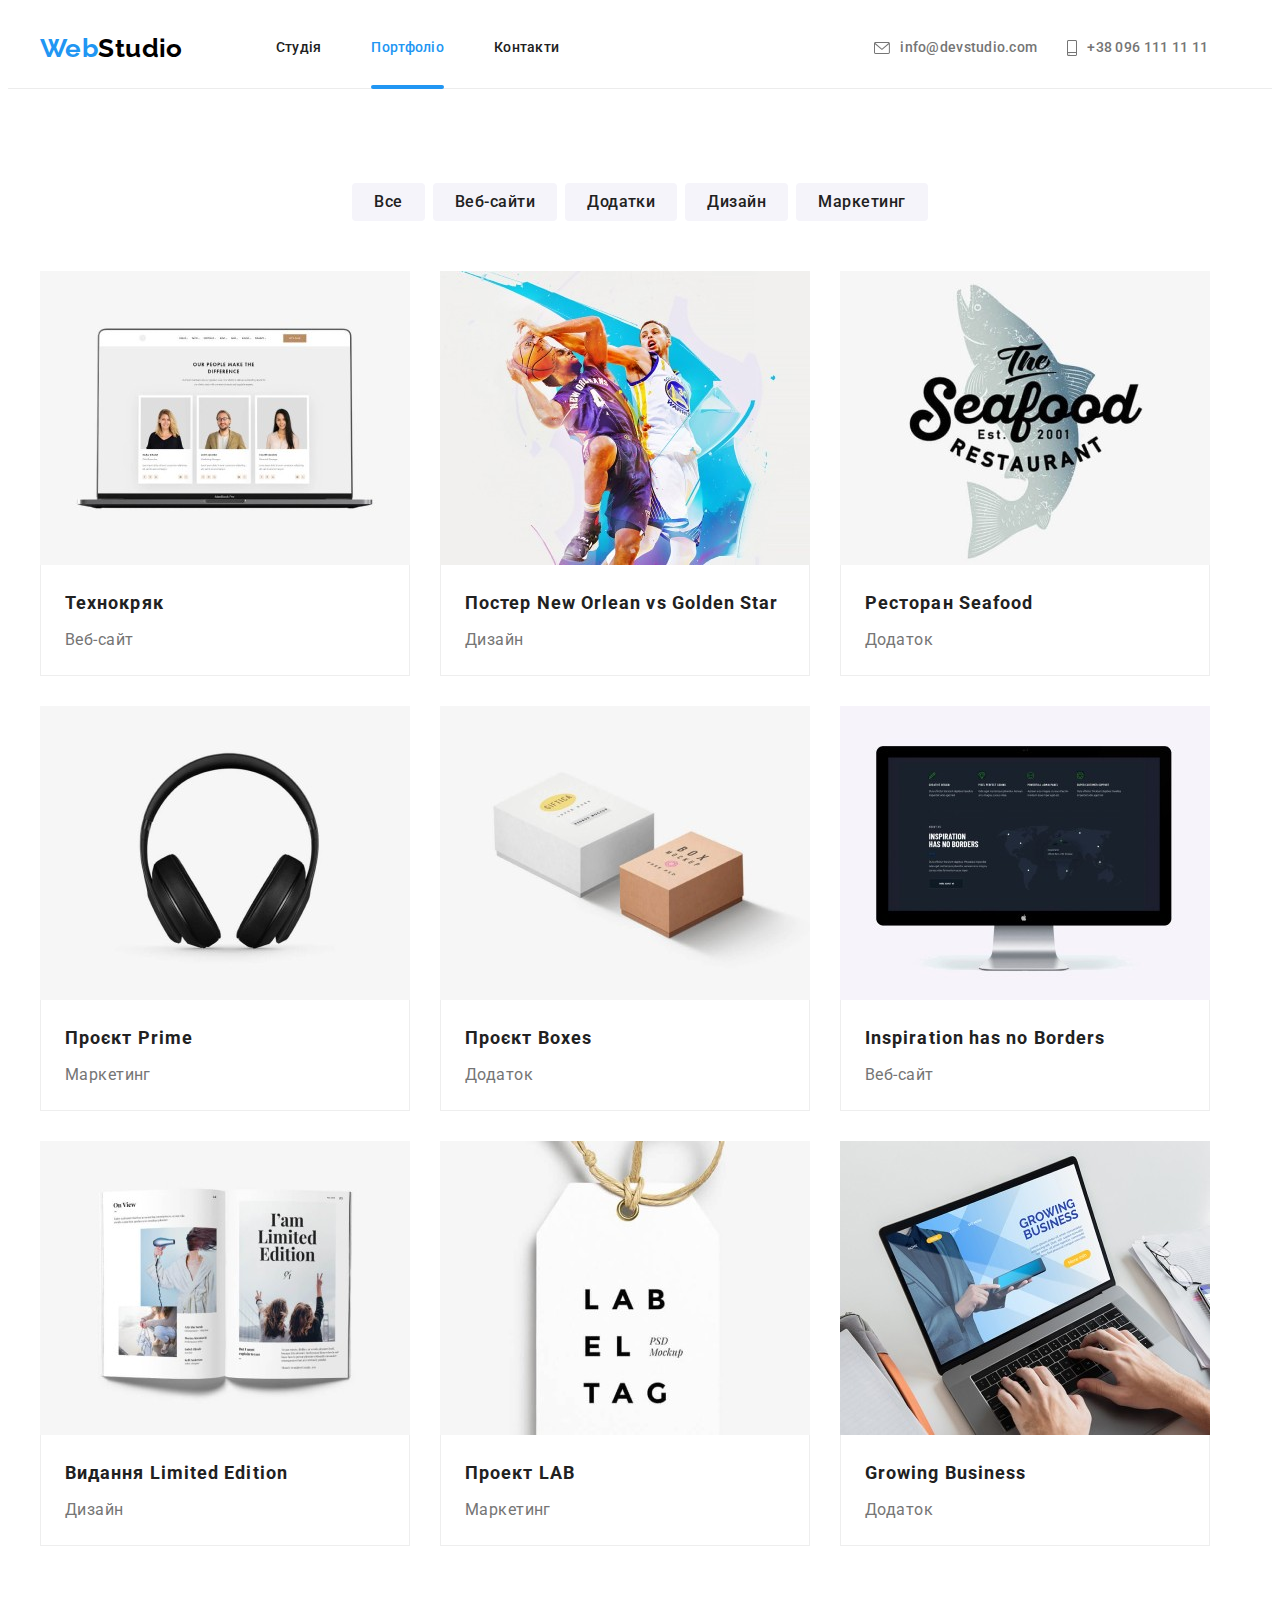
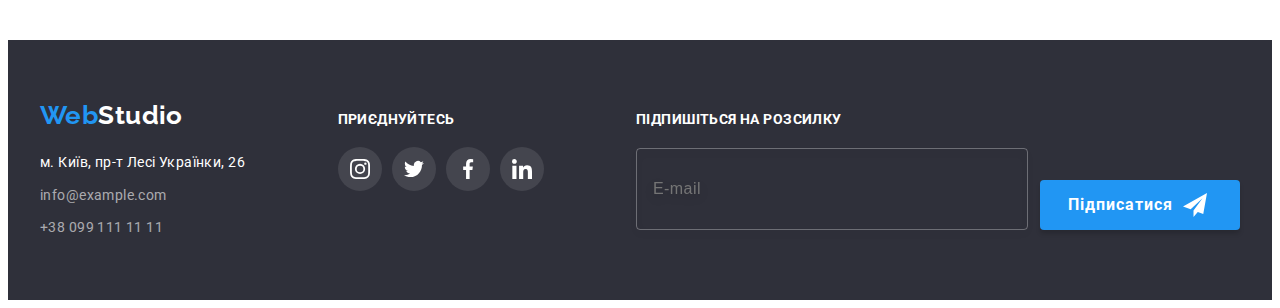
==== commit a23a0a78: "fixed footer and added media rule for mobile" ====
--- a/portfolio.html
+++ b/portfolio.html
@@ -140,7 +140,7 @@
                       ./images/portfolio/portfolio-1-740.jpg 740w,
                       ./images/portfolio/portfolio-1-900.jpg 900w
                     "
-                    sizes="(min-width: 1200px) 370px, (min-width: 768px) 354px, 100vw"
+                    sizes="(min-width: 1200px) 370px, (min-width: 768px) 354px, (min-width: 480px) 450px, 100vw"
                     src="./images/portfolio/portfolio-1-354.jpg"
                     alt="Ноутбук із зображенням сторінки сайту"
                     max-width="450"
@@ -171,7 +171,7 @@
                       ./images/portfolio/portfolio-2-740.jpg 740w,
                       ./images/portfolio/portfolio-2-900.jpg 900w
                     "
-                    sizes="(min-width: 1200px) 370px, (min-width: 768px) 354px, 100vw"
+                    sizes="(min-width: 1200px) 370px, (min-width: 768px) 354px, (min-width: 480px) 450px, 100vw"
                     src="./images/portfolio/portfolio-2-354.jpg"
                     alt="Зображення двох баскетболістів із м'ячем"
                     max-width="450"
@@ -202,7 +202,7 @@
                       ./images/portfolio/portfolio-3-740.jpg 740w,
                       ./images/portfolio/portfolio-3-900.jpg 900w
                     "
-                    sizes="(min-width: 1200px) 370px, (min-width: 768px) 354px, 100vw"
+                    sizes="(min-width: 1200px) 370px, (min-width: 768px) 354px, (min-width: 480px) 450px, 100vw"
                     src="./images/portfolio/portfolio-3-354.jpg"
                     alt="Логотип ресторану Seafood"
                     max-width="450"
@@ -233,7 +233,7 @@
                       ./images/portfolio/portfolio-4-740.jpg 740w,
                       ./images/portfolio/portfolio-4-900.jpg 900w
                     "
-                    sizes="(min-width: 1200px) 370px, (min-width: 768px) 354px, 100vw"
+                    sizes="(min-width: 1200px) 370px, (min-width: 768px) 354px, (min-width: 480px) 450px, 100vw"
                     src="./images/portfolio/portfolio-4-354.jpg"
                     alt="Зображення навушників"
                     max-width="450"
@@ -264,7 +264,7 @@
                       ./images/portfolio/portfolio-5-740.jpg 740w,
                       ./images/portfolio/portfolio-5-900.jpg 900w
                     "
-                    sizes="(min-width: 1200px) 370px, (min-width: 768px) 354px, 100vw"
+                    sizes="(min-width: 1200px) 370px, (min-width: 768px) 354px, (min-width: 480px) 450px, 100vw"
                     src="./images/portfolio/portfolio-5-354.jpg"
                     alt="Дві коробки різного кольору та розміру"
                     max-width="450"
@@ -295,7 +295,7 @@
                       ./images/portfolio/portfolio-6-740.jpg 740w,
                       ./images/portfolio/portfolio-6-900.jpg 900w
                     "
-                    sizes="(min-width: 1200px) 370px, (min-width: 768px) 354px, 100vw"
+                    sizes="(min-width: 1200px) 370px, (min-width: 768px) 354px, (min-width: 480px) 450px, 100vw"
                     src="./images/portfolio/portfolio-6-354.jpg"
                     alt="Зображення монітора із сайтом"
                     max-width="450"
@@ -326,7 +326,7 @@
                       ./images/portfolio/portfolio-7-740.jpg 740w,
                       ./images/portfolio/portfolio-7-900.jpg 900w
                     "
-                    sizes="(min-width: 1200px) 370px, (min-width: 768px) 354px, 100vw"
+                    sizes="(min-width: 1200px) 370px, (min-width: 768px) 354px, (min-width: 480px) 450px, 100vw"
                     src="./images/portfolio/portfolio-7-354.jpg"
                     alt="Зображення розкритої книги"
                     max-width="450"
@@ -357,7 +357,7 @@
                       ./images/portfolio/portfolio-8-740.jpg 740w,
                       ./images/portfolio/portfolio-8-900.jpg 900w
                     "
-                    sizes="(min-width: 1200px) 370px, (min-width: 768px) 354px, 100vw"
+                    sizes="(min-width: 1200px) 370px, (min-width: 768px) 354px, (min-width: 480px) 450px, 100vw"
                     src="./images/portfolio/portfolio-8-354.jpg"
                     alt="Бірка з написом"
                     max-width="450"
@@ -388,7 +388,7 @@
                       ./images/portfolio/portfolio-9-740.jpg 740w,
                       ./images/portfolio/portfolio-9-900.jpg 900w
                     "
-                    sizes="(min-width: 1200px) 370px, (min-width: 768px) 354px, 100vw"
+                    sizes="(min-width: 1200px) 370px, (min-width: 768px) 354px, (min-width: 480px) 450px, 100vw"
                     src="./images/portfolio/portfolio-9-354.jpg"
                     alt="Зображення роботи за ноутбуком"
                     max-width="450"
--- a/css/main.min.css
+++ b/css/main.min.css
@@ -1 +1 @@
-:root{--primary-font: Roboto, sans-serif;--logo-font: Raleway, sans-serif;--primary-text-color: #757575;--title-text-color: #212121;--accent-text-color: #2196f3;--hero-text-color: #ffffff;--hero-background-color: #c4c4c4;--team-background-color: #f5f4fa;--footer-background-color: #2f303a;--btn-focus-background-color: #188ce8;--item: 3;--card-set-gap: 30px;--timing-function: cubic-bezier(0.4, 0, 0.2, 1)}.visually-hidden{position:absolute;white-space:nowrap;width:1px;height:1px;overflow:hidden;border:0;padding:0;clip:rect(0 0 0 0);-webkit-clip-path:inset(50%);clip-path:inset(50%);margin:-1px}body{font-family:var(--primary-font);font-size:14px;line-height:1.71;color:var(--primary-text-color);letter-spacing:.03em}.list{list-style:none;padding:0;margin:0}.line{text-decoration:none}h1,h2,h3,h4,h5,h6,p{margin:0}img{display:block;max-width:100%;height:auto;-o-object-fit:cover;object-fit:cover;-o-object-position:center;object-position:center}.container{padding-left:15px;padding-right:15px;margin-left:auto;margin-right:auto}@media screen and (min-width: 480px){.container{width:480px}}@media screen and (min-width: 768px){.container{width:768px}}@media screen and (min-width: 1200px){.container{width:1200px}}.section{padding-top:60px;padding-bottom:60px}@media screen and (min-width: 1200px){.section{padding-top:94px;padding-bottom:94px}}.flex-nav{display:-webkit-box;display:-ms-flexbox;display:flex;-webkit-box-align:center;-ms-flex-align:center;align-items:center}.hero__button,.modal-submit-btn,.subscribe-button{display:-webkit-inline-box;display:-ms-inline-flexbox;display:inline-flex;-webkit-box-align:center;-ms-flex-align:center;align-items:center;font-family:inherit;font-weight:700;font-size:16px;line-height:1.87;align-items:center;letter-spacing:.06em;color:var(--hero-text-color);background-color:var(--accent-text-color);cursor:pointer;border-radius:4px;border:none}.social{display:-webkit-box;display:-ms-flexbox;display:flex;-webkit-box-pack:center;-ms-flex-pack:center;justify-content:center;-webkit-box-align:center;-ms-flex-align:center;align-items:center;gap:10px}.social__item{display:-webkit-box;display:-ms-flexbox;display:flex}.social__icon{width:20px;height:20px;fill:currentColor}.social__link{display:-webkit-box;display:-ms-flexbox;display:flex;-webkit-box-pack:center;-ms-flex-pack:center;justify-content:center;-webkit-box-align:center;-ms-flex-align:center;align-items:center;width:44px;height:44px;color:#afb1b8;border-radius:50%;-webkit-transition:color 250ms var(--timing-function),background-color 250ms var(--timing-function);transition:color 250ms var(--timing-function),background-color 250ms var(--timing-function)}.social__link:hover,.social__link:focus{background-color:var(--accent-text-color);color:var(--hero-text-color)}@media screen and (min-width: 768px){.subscribe-form{display:-webkit-box;display:-ms-flexbox;display:flex}}@media screen and (max-width: 1199px){.subscribe-form{-webkit-box-orient:vertical;-webkit-box-direction:normal;-ms-flex-direction:column;flex-direction:column;-webkit-box-align:center;-ms-flex-align:center;align-items:center}}@media screen and (min-width: 1200px){.subscribe-form{-webkit-box-align:end;-ms-flex-align:end;align-items:flex-end}}@media screen and (min-width: 1200px){.subscribe-form__field{margin-right:12px}}.subscribe-form__label{display:block;margin-bottom:20px;font-size:14px;line-height:1.14;letter-spacing:.03em;text-transform:uppercase}.subscribe-form__input{-webkit-box-align:center;-ms-flex-align:center;align-items:center;padding:15px 16px;width:100%;height:50px;font-size:16px;line-height:1.25;letter-spacing:inherit;color:rgba(255,255,255,.6);background-color:rgba(0,0,0,0);border:1px solid rgba(255,255,255,.3);-webkit-filter:drop-shadow(0px 4px 4px rgba(0, 0, 0, 0.15));filter:drop-shadow(0px 4px 4px rgba(0, 0, 0, 0.15));border-radius:4px}@media screen and (min-width: 768px){.subscribe-form__input{width:450px}}@media screen and (max-width: 1199px){.subscribe-form__input{margin-bottom:20px}}@media screen and (min-width: 1200px){.subscribe-form__input{display:-webkit-box;display:-ms-flexbox;display:flex;width:358px}}.subscribe-button{width:200px;height:50px;padding:10px 28px;-webkit-box-shadow:0px 4px 4px rgba(0,0,0,.15);box-shadow:0px 4px 4px rgba(0,0,0,.15)}.subscribe-button__icon{width:24px;height:24px;margin-left:10px}.backdrop{position:fixed;top:0;left:0;z-index:200;width:100%;height:100%;background-color:rgba(0,0,0,.2);overflow-y:scroll;opacity:1;-webkit-transition:opacity 250ms var(--timing-function),visibility 250ms var(--timing-function);transition:opacity 250ms var(--timing-function),visibility 250ms var(--timing-function)}@media screen and (max-width: 767px){.backdrop{padding:94px 15px}}@media screen and (min-width: 768px){.backdrop__is-hidden .modal{-webkit-transform:translate(-50%, -50%) scale(0.7);transform:translate(-50%, -50%) scale(0.7)}}.backdrop__is-hidden{opacity:0;visibility:hidden;pointer-events:none}.modal{position:relative;max-width:450px;min-height:609px;padding:40px;background-color:#fff;-webkit-box-shadow:0px 1px 3px rgba(0,0,0,.12),0px 1px 1px rgba(0,0,0,.14),0px 2px 1px rgba(0,0,0,.2);box-shadow:0px 1px 3px rgba(0,0,0,.12),0px 1px 1px rgba(0,0,0,.14),0px 2px 1px rgba(0,0,0,.2);border-radius:4px}@media screen and (min-width: 768px){.modal{position:absolute;left:50%;top:50%;min-width:450px;-webkit-transform:translate(-50%, -50%) scale(1);transform:translate(-50%, -50%) scale(1);-webkit-transition:-webkit-transform 400ms var(--timing-function);transition:-webkit-transform 400ms var(--timing-function);transition:transform 400ms var(--timing-function);transition:transform 400ms var(--timing-function), -webkit-transform 400ms var(--timing-function)}}@media screen and (min-width: 1200px){.modal{min-width:528px;min-height:581px}}.modal-btn{position:absolute;top:8px;right:8px;z-index:100;display:-webkit-box;display:-ms-flexbox;display:flex;-webkit-box-pack:center;-ms-flex-pack:center;justify-content:center;-webkit-box-align:center;-ms-flex-align:center;align-items:center;width:30px;height:30px;padding:0;color:#000;background-color:rgba(0,0,0,0);border-radius:50%;border:1px solid rgba(0,0,0,.1);cursor:pointer;-webkit-transition:color 250ms var(--timing-function);transition:color 250ms var(--timing-function)}.modal-btn__icon{width:18px;height:18px;fill:currentColor}.modal-btn:hover,.modal-btn:focus{color:var(--accent-text-color)}.modal-form{display:-webkit-box;display:-ms-flexbox;display:flex;-webkit-box-orient:vertical;-webkit-box-direction:normal;-ms-flex-direction:column;flex-direction:column}.modal-form__title{display:block;margin-bottom:12px;font-size:20px;line-height:1.5;color:var(--title-text-color);text-align:center}@media screen and (min-width: 1200px){.modal-form__title{line-height:1.15}}.modal-form__input-group{display:-webkit-box;display:-ms-flexbox;display:flex;-webkit-box-orient:vertical;-webkit-box-direction:normal;-ms-flex-direction:column;flex-direction:column;gap:10px;margin-bottom:20px}.modal-form__field{display:block;position:relative}.modal-form__lable{display:block;margin-bottom:4px;font-size:12px;line-height:1.16;letter-spacing:.01em}.modal-form__input{width:100%;height:40px;padding:11px 12px;padding-left:42px;border:1px solid rgba(33,33,33,.2);border-radius:4px;outline:rgba(0,0,0,0);-webkit-transition:border-color 250ms var(--timing-function);transition:border-color 250ms var(--timing-function)}.modal-form__input:focus-within{border-color:var(--accent-text-color)}.modal-form__icon{position:absolute;top:50%;left:12px;width:18px;height:18px;-webkit-transition:fill 250ms var(--timing-function);transition:fill 250ms var(--timing-function)}.modal-form__input:focus+.modal-form__icon{fill:var(--accent-text-color)}.modal-form__textarea{display:block;width:100%;height:120px;padding:12px 16px;border:1px solid rgba(33,33,33,.2);border-radius:4px;outline:rgba(0,0,0,0);resize:none;-webkit-transition:border-color 250ms var(--timing-function);transition:border-color 250ms var(--timing-function)}.modal-form__textarea::-webkit-input-placeholder{font-size:12px;line-height:14px;letter-spacing:.01em;color:rgba(117,117,117,.5)}.modal-form__textarea::-moz-placeholder{font-size:12px;line-height:14px;letter-spacing:.01em;color:rgba(117,117,117,.5)}.modal-form__textarea:-ms-input-placeholder{font-size:12px;line-height:14px;letter-spacing:.01em;color:rgba(117,117,117,.5)}.modal-form__textarea::-ms-input-placeholder{font-size:12px;line-height:14px;letter-spacing:.01em;color:rgba(117,117,117,.5)}.modal-form__textarea::placeholder{font-size:12px;line-height:14px;letter-spacing:.01em;color:rgba(117,117,117,.5)}.modal-form__textarea:focus-within{border-color:var(--accent-text-color)}.checkbox{display:-webkit-box;display:-ms-flexbox;display:flex;-webkit-box-align:center;-ms-flex-align:center;align-items:center;-webkit-box-pack:center;-ms-flex-pack:center;justify-content:center;gap:8px;margin-bottom:30px}.checkbox__icon{display:-webkit-box;display:-ms-flexbox;display:flex;-ms-flex-negative:0;flex-shrink:0;width:16px;height:15px}.checkbox__input:focus+.checkbox__icon{outline:1px solid var(--title-text-color)}.checkbox__input:checked+.checkbox__icon .icon-uncheck{opacity:0;-webkit-transition:opacity 250ms var(--timing-function);transition:opacity 250ms var(--timing-function)}.icon-check{opacity:0;-webkit-transition:opacity 250ms var(--timing-function);transition:opacity 250ms var(--timing-function)}.checkbox__input:checked+.checkbox__icon .icon-check{opacity:1}.checkbox__text{-webkit-user-select:none;-moz-user-select:none;-ms-user-select:none;user-select:none;font-size:12px;line-height:1.16}@media screen and (min-width: 1200px){.checkbox__text{font-size:14px;line-height:1.71}}.checkbox__link--color{color:var(--accent-text-color);text-underline-position:under}.modal-submit-btn{padding:10px 52px;margin:0 auto;-webkit-box-shadow:0px 4px 4px rgba(0,0,0,.15);box-shadow:0px 4px 4px rgba(0,0,0,.15);-webkit-transition:background-color 250ms var(--timing-function);transition:background-color 250ms var(--timing-function)}.modal-submit-btn:hover,.modal-submit-btn:focus{background-color:var(--btn-focus-background-color)}.filter{display:-webkit-box;display:-ms-flexbox;display:flex;-ms-flex-wrap:wrap;flex-wrap:wrap;margin-bottom:40px}@media screen and (max-width: 767px){.filter{max-width:430px;-webkit-column-gap:8px;-moz-column-gap:8px;column-gap:8px;row-gap:15px}}@media screen and (min-width: 768px){.filter{-webkit-box-pack:center;-ms-flex-pack:center;justify-content:center;margin-bottom:30px;gap:8px}}@media screen and (min-width: 1200px){.filter{margin-bottom:50px}}.filter__btn{padding:6px 22px;font-weight:500;font-size:16px;line-height:1.62;font-family:inherit;letter-spacing:.03em;color:var(--title-text-color);background-color:var(--team-background-color);cursor:pointer;border:none;border-radius:4px;-webkit-transition:color 250ms var(--timing-function),background-color 250ms var(--timing-function),-webkit-box-shadow 250ms var(--timing-function);transition:color 250ms var(--timing-function),background-color 250ms var(--timing-function),-webkit-box-shadow 250ms var(--timing-function);transition:color 250ms var(--timing-function),background-color 250ms var(--timing-function),box-shadow 250ms var(--timing-function);transition:color 250ms var(--timing-function),background-color 250ms var(--timing-function),box-shadow 250ms var(--timing-function),-webkit-box-shadow 250ms var(--timing-function)}.filter__btn:hover,.filter__btn:focus{color:var(--hero-text-color);background-color:var(--accent-text-color);-webkit-box-shadow:0px 3px 1px rgba(0,0,0,.1),0px 1px 2px rgba(0,0,0,.08),0px 2px 2px rgba(0,0,0,.12);box-shadow:0px 3px 1px rgba(0,0,0,.1),0px 1px 2px rgba(0,0,0,.08),0px 2px 2px rgba(0,0,0,.12)}@media screen and (min-width: 768px){.card-set{display:-webkit-box;display:-ms-flexbox;display:flex;-ms-flex-wrap:wrap;flex-wrap:wrap;gap:var(--card-set-gap)}}@media screen and (min-width: 768px){.card-set__item{--item: 2;-ms-flex-preferred-size:calc((100% - var(--card-set-gap)*(var(--item) - 1))/var(--item));flex-basis:calc((100% - var(--card-set-gap)*(var(--item) - 1))/var(--item))}}@media screen and (min-width: 1200px){.card-set__item{--item: 3: flex-basis: calc((100% - var(--card-set-gap) * (var(--item) - 1)) / var(--item))}}@media screen and (max-width: 767px){.card-set__item:not(:last-child){margin-bottom:30px}}.card-set__link{display:block;width:100%;height:100%;color:var(--primary-text-color);-webkit-transition:-webkit-box-shadow 250ms var(--timing-function);transition:-webkit-box-shadow 250ms var(--timing-function);transition:box-shadow 250ms var(--timing-function);transition:box-shadow 250ms var(--timing-function), -webkit-box-shadow 250ms var(--timing-function)}.card-set__link:hover,.card-set__link:focus{-webkit-box-shadow:0px 1px 1px rgba(0,0,0,.12),0px 4px 4px rgba(0,0,0,.06),1px 4px 6px rgba(0,0,0,.16);box-shadow:0px 1px 1px rgba(0,0,0,.12),0px 4px 4px rgba(0,0,0,.06),1px 4px 6px rgba(0,0,0,.16)}@media screen and (min-width: 768px){.card-set__link{display:-webkit-box;display:-ms-flexbox;display:flex;-webkit-box-orient:vertical;-webkit-box-direction:normal;-ms-flex-direction:column;flex-direction:column}}.card{position:relative;overflow:hidden}.card::before{position:absolute;top:0;left:0;width:100%;height:100%;display:inline-block;content:"";background-color:rgba(33,150,243,.9);opacity:0;-webkit-transform:translateY(100%);transform:translateY(100%);-webkit-transition:opacity 250ms var(--timing-function),-webkit-transform 250ms var(--timing-function);transition:opacity 250ms var(--timing-function),-webkit-transform 250ms var(--timing-function);transition:transform 250ms var(--timing-function),opacity 250ms var(--timing-function);transition:transform 250ms var(--timing-function),opacity 250ms var(--timing-function),-webkit-transform 250ms var(--timing-function)}.card-set__link:hover .card::before,.card-set__link:focus .card::before{-webkit-transform:translateY(0);transform:translateY(0);opacity:1}.card__desc{position:absolute;top:0;left:0;padding:63px 24px;font-size:18px;line-height:1.55;letter-spacing:.03em;color:var(--hero-text-color);opacity:0;-webkit-transform:translateY(100%);transform:translateY(100%);-webkit-transition:opacity 250ms var(--timing-function),-webkit-transform 250ms var(--timing-function);transition:opacity 250ms var(--timing-function),-webkit-transform 250ms var(--timing-function);transition:transform 250ms var(--timing-function),opacity 250ms var(--timing-function);transition:transform 250ms var(--timing-function),opacity 250ms var(--timing-function),-webkit-transform 250ms var(--timing-function)}.card-set__link:hover .card__desc,.card-set__link:focus .card__desc{opacity:1;-webkit-transform:translateY(0);transform:translateY(0)}.card__wrapper{padding:20px 24px;border:1px solid #eee;border-top:none}@media screen and (min-width: 768px){.card__wrapper{-webkit-box-flex:1;-ms-flex-positive:1;flex-grow:1}}.card__title{margin-bottom:4px;font-size:18px;line-height:2;letter-spacing:.06em;color:var(--title-text-color)}.card__text{font-size:16px;line-height:1.87}@media screen and (max-width: 767px){.page-header__mobile-menu{display:none;position:absolute;top:0;left:0;width:100%;height:796px;z-index:40;padding:40px 48px;background-color:#fff;-webkit-box-shadow:0px 4px 8px rgba(0,0,0,.04),0px 2px 4px rgba(0,0,0,.08),0px 1px 3px rgba(0,0,0,.16);box-shadow:0px 4px 8px rgba(0,0,0,.04),0px 2px 4px rgba(0,0,0,.08),0px 1px 3px rgba(0,0,0,.16)}.page-header__mobile-menu.is-open{display:block;display:-webkit-box;display:-ms-flexbox;display:flex;-webkit-box-orient:vertical;-webkit-box-direction:normal;-ms-flex-direction:column;flex-direction:column}}@media screen and (min-width: 768px){.page-header__mobile-menu{display:-webkit-box;display:-ms-flexbox;display:flex;-webkit-box-align:center;-ms-flex-align:center;align-items:center;margin-left:88px}}@media screen and (min-width: 1200px){.page-header__mobile-menu{margin-left:93px}}.menu-btn{position:absolute;top:10px;right:15px;z-index:50;display:-webkit-inline-box;display:-ms-inline-flexbox;display:inline-flex;margin:0;padding:0;border:none;background-color:rgba(0,0,0,0);color:var(--title-text-color);-webkit-transition:color 250ms var(--timing-function);transition:color 250ms var(--timing-function)}.menu-btn__icon-close{fill:currentColor}.menu-btn:active{color:var(--accent-text-color)}@media screen and (max-width: 767px){.menu-btn__icon{width:40px;height:40px}.menu-btn__icon-close{display:none}.menu-btn.is-open .menu-btn__icon-close{display:block;color:currentColor}.menu-btn.is-open .menu-btn__icon-menu{display:none}}@media screen and (min-width: 768px){.menu-btn{display:none}}.social-mobile{display:-webkit-box;display:-ms-flexbox;display:flex;-ms-flex-wrap:wrap;flex-wrap:wrap;gap:10px}@media screen and (min-width: 768px){.social-mobile{display:none}}.social-mobile__item:not(:last-child) .social-mobile__link::after{content:"";display:block;width:1px;margin-left:10px;background-color:rgba(33,33,33,.2)}.social-mobile__link{display:-webkit-box;display:-ms-flexbox;display:flex;font-weight:500;font-size:18px;line-height:1.22;letter-spacing:.02em;color:var(--accent-text-color)}.page-header{border-bottom:1px solid #ececec;position:relative}.page-header__container{height:60px}@media screen and (min-width: 768px){.page-header__container{display:-webkit-box;display:-ms-flexbox;display:flex}}@media screen and (min-width: 768px){.page-header__container{height:80px}}@media screen and (max-width: 767px){.site-nav{margin-bottom:auto}}@media screen and (min-width: 1200px){.site-nav{margin-right:auto}}@media screen and (min-width: 768px){.site-nav__items{display:-webkit-box;display:-ms-flexbox;display:flex;gap:50px}}.site-nav__link{display:inline-block;padding-bottom:32px;font-weight:500;font-size:40px;line-height:1.14;letter-spacing:.02em;color:var(--title-text-color);-webkit-transition:color 250ms var(--timing-function);transition:color 250ms var(--timing-function)}.site-nav__link:hover,.site-nav__link:focus{color:var(--accent-text-color)}.site-nav__link--current{color:var(--accent-text-color)}@media screen and (min-width: 768px){.site-nav__link{position:relative;padding-top:32px;font-size:14px}.site-nav__link--current::after{display:inline-block;content:"";position:absolute;left:0;bottom:-1px;width:100%;height:4px;background-color:var(--accent-text-color);border-radius:2px}}.contacts{display:-webkit-box;display:-ms-flexbox;display:flex}@media screen and (max-width: 767px){.contacts{-ms-flex-wrap:wrap-reverse;flex-wrap:wrap-reverse;margin-bottom:64px}}@media screen and (min-width: 768px){.contacts{-webkit-box-orient:vertical;-webkit-box-direction:normal;-ms-flex-direction:column;flex-direction:column;margin-left:96px;-webkit-box-pack:center;-ms-flex-pack:center;justify-content:center;-webkit-box-align:start;-ms-flex-align:start;align-items:flex-start}}@media screen and (min-width: 1200px){.contacts{-webkit-box-orient:horizontal;-webkit-box-direction:normal;-ms-flex-direction:row;flex-direction:row;-webkit-box-align:center;-ms-flex-align:center;align-items:center;gap:30px;margin-left:315px}}@media screen and (max-width: 767px){.contacts__icon{display:none}}@media screen and (min-width: 768px){.contacts__icon{margin-right:8px;fill:currentColor}}@media screen and (min-width: 1200px){.contacts__icon{margin-right:10px}}@media screen and (min-width: 768px){.contacts__item:not(:last-child){margin-bottom:10px}}@media screen and (min-width: 1200px){.contacts__item:not(:last-child){margin-bottom:0}}@media screen and (max-width: 767px){.contacts__item:not(:first-child){margin-bottom:32px}}.contacts__link{display:-webkit-box;display:-ms-flexbox;display:flex;font-weight:500;font-size:24px;line-height:1.14;letter-spacing:.02em;color:var(--primary-text-color);-webkit-transition:color 250ms var(--timing-function);transition:color 250ms var(--timing-function)}@media screen and (min-width: 768px){.contacts__link:hover,.contacts__link:focus{color:var(--accent-text-color)}}@media screen and (min-width: 768px){.contacts__link{-webkit-box-pack:center;-ms-flex-pack:center;justify-content:center;-webkit-box-align:center;-ms-flex-align:center;align-items:center;font-size:12px}}@media screen and (min-width: 1200px){.contacts__link{font-size:14px;padding-top:32px;padding-bottom:32px}}@media screen and (max-width: 767px){.contacts__link--accent{font-size:34px;line-height:1.17;color:var(--accent-text-color)}}.logo{font-family:var(--logo-font);font-weight:700;font-size:24px;line-height:1.19;color:var(--accent-text-color)}@media screen and (min-width: 1200px){.logo{font-size:26px}}.logo__text--accent{color:#000}.hero{margin-left:auto;margin-right:auto;background-image:-webkit-gradient(linear, left top, right top, from(rgba(47, 48, 58, 0.4)), to(rgba(47, 48, 58, 0.4))),url(../images/hero/hero-480.jpg);background-image:linear-gradient(to right, rgba(47, 48, 58, 0.4), rgba(47, 48, 58, 0.4)),url(../images/hero/hero-480.jpg);background-repeat:no-repeat;background-position:center;background-size:cover;padding-top:118px;padding-bottom:118px;background-color:var(--hero-background-color);text-align:center}@media(min-device-pixel-ratio: 2),(-webkit-min-device-pixel-ratio: 2),(min-resolution: 192dpi),(min-resolution: 2dppx){.hero{background-image:-webkit-gradient(linear, left top, right top, from(rgba(47, 48, 58, 0.4)), to(rgba(47, 48, 58, 0.4))),url(../images/hero/hero-960.jpg);background-image:linear-gradient(to right, rgba(47, 48, 58, 0.4), rgba(47, 48, 58, 0.4)),url(../images/hero/hero-960.jpg)}}@media screen and (min-width: 768px){.hero{background-image:-webkit-gradient(linear, left top, right top, from(rgba(47, 48, 58, 0.4)), to(rgba(47, 48, 58, 0.4))),url(../../images/hero/hero-768.jpg);background-image:linear-gradient(to right, rgba(47, 48, 58, 0.4), rgba(47, 48, 58, 0.4)),url(../../images/hero/hero-768.jpg)}}@media screen and (min-width: 768px)and (min-device-pixel-ratio: 2),screen and (min-width: 768px)and (-webkit-min-device-pixel-ratio: 2),screen and (min-width: 768px)and (min-resolution: 192dpi),screen and (min-width: 768px)and (min-resolution: 2dppx){.hero{background-image:-webkit-gradient(linear, left top, right top, from(rgba(47, 48, 58, 0.4)), to(rgba(47, 48, 58, 0.4))),url(../images/hero/hero-1536.jpg);background-image:linear-gradient(to right, rgba(47, 48, 58, 0.4), rgba(47, 48, 58, 0.4)),url(../images/hero/hero-1536.jpg)}}@media screen and (min-width: 1200px){.hero{max-width:1600px;height:600px;padding-top:200px;padding-bottom:200px;background-image:-webkit-gradient(linear, left top, right top, from(rgba(47, 48, 58, 0.4)), to(rgba(47, 48, 58, 0.4))),url(../../images/hero/hero-1600.jpg);background-image:linear-gradient(to right, rgba(47, 48, 58, 0.4), rgba(47, 48, 58, 0.4)),url(../../images/hero/hero-1600.jpg)}}@media screen and (min-width: 1200px)and (min-device-pixel-ratio: 2),screen and (min-width: 1200px)and (-webkit-min-device-pixel-ratio: 2),screen and (min-width: 1200px)and (min-resolution: 192dpi),screen and (min-width: 1200px)and (min-resolution: 2dppx){.hero{background-image:-webkit-gradient(linear, left top, right top, from(rgba(47, 48, 58, 0.4)), to(rgba(47, 48, 58, 0.4))),url(../images/hero/hero-3200.jpg);background-image:linear-gradient(to right, rgba(47, 48, 58, 0.4), rgba(47, 48, 58, 0.4)),url(../images/hero/hero-3200.jpg)}}.hero__title{max-width:360px;margin-left:auto;margin-right:auto;margin-bottom:30px;color:var(--hero-text-color);font-weight:900;font-size:26px;line-height:1.36;letter-spacing:.06em;text-transform:uppercase}@media screen and (min-width: 1200px){.hero__title{max-width:696px;font-size:44px}}.hero__button{padding:10px 32px;-webkit-transition:background-color 250ms var(--timing-function),-webkit-box-shadow 250ms var(--timing-function);transition:background-color 250ms var(--timing-function),-webkit-box-shadow 250ms var(--timing-function);transition:background-color 250ms var(--timing-function),box-shadow 250ms var(--timing-function);transition:background-color 250ms var(--timing-function),box-shadow 250ms var(--timing-function),-webkit-box-shadow 250ms var(--timing-function)}.hero__button:hover,.hero__button:focus{background-color:var(--btn-focus-background-color);-webkit-box-shadow:0px 4px 4px rgba(0,0,0,.15);box-shadow:0px 4px 4px rgba(0,0,0,.15)}.benefits__items{gap:var(--card-set-gap)}@media screen and (max-width: 767px){.benefits__items{width:100%}}@media screen and (min-width: 768px){.benefits__items{display:-webkit-box;display:-ms-flexbox;display:flex;-ms-flex-wrap:wrap;flex-wrap:wrap}}@media screen and (max-width: 767px){.benefits__items .benefits__item:not(:last-child){margin-bottom:30px}}@media screen and (min-width: 768px){.benefits__items .benefits__item{--item: 2;-ms-flex-preferred-size:calc((100% - var(--card-set-gap)*(var(--item) - 1))/var(--item));flex-basis:calc((100% - var(--card-set-gap)*(var(--item) - 1))/var(--item))}}@media screen and (min-width: 1200px){.benefits__items .benefits__item{--item: 4;-ms-flex-preferred-size:calc((100% - var(--card-set-gap)*(var(--item) - 1))/var(--item));flex-basis:calc((100% - var(--card-set-gap)*(var(--item) - 1))/var(--item))}}.benefits__thumb{display:-webkit-box;display:-ms-flexbox;display:flex;height:120px;-webkit-box-pack:center;-ms-flex-pack:center;justify-content:center;-webkit-box-align:center;-ms-flex-align:center;align-items:center;margin-bottom:var(--card-set-gap);background-color:var(--team-background-color);border-radius:4px}.benefits__icon{width:70px;height:70px}.benefits__title{margin-bottom:10px;font-size:14px;line-height:1.14;color:var(--title-text-color);text-transform:uppercase}@media screen and (max-width: 767px){.benefits__title{text-align:center}}.about{padding-top:0}@media screen and (max-width: 1199px){.about{display:none}}.about__title{margin-bottom:50px;font-size:36px;line-height:1.16;color:var(--title-text-color);text-align:center}.about-items{display:-webkit-box;display:-ms-flexbox;display:flex;gap:var(--card-set-gap)}.about-items__item{position:relative}.about-items__subtitle{position:absolute;bottom:0;left:0;width:100%;height:70px;padding:27px 0;font-size:14px;line-height:1.14;letter-spacing:.03em;color:var(--hero-text-color);background-color:rgba(47,48,58,.8);text-align:center;text-transform:uppercase}.team{background-color:var(--team-background-color)}.team__headline{margin-bottom:30px;color:var(--title-text-color);font-size:28px;line-height:1.16;text-align:center}@media screen and (min-width: 1200px){.team__headline{font-size:36px;margin-bottom:50px}}@media screen and (min-width: 768px){.team__items{display:-webkit-box;display:-ms-flexbox;display:flex;-ms-flex-wrap:wrap;flex-wrap:wrap;gap:var(--card-set-gap)}}.team__item{background-color:var(--hero-text-color);-webkit-box-shadow:0px 1px 3px rgba(0,0,0,.12),0px 1px 1px rgba(0,0,0,.14),0px 2px 1px rgba(0,0,0,.2);box-shadow:0px 1px 3px rgba(0,0,0,.12),0px 1px 1px rgba(0,0,0,.14),0px 2px 1px rgba(0,0,0,.2);border-radius:0px 0px 4px 4px}@media screen and (max-width: 767px){.team__item:not(:last-child){margin-bottom:30px}}@media screen and (min-width: 768px){.team__item{--item: 2;-ms-flex-preferred-size:calc((100% - var(--card-set-gap)*(var(--item) - 1))/var(--item));flex-basis:calc((100% - var(--card-set-gap)*(var(--item) - 1))/var(--item))}}@media screen and (min-width: 1200px){.team__item{--item: 4;-ms-flex-preferred-size:calc((100% - var(--card-set-gap)*(var(--item) - 1))/var(--item));flex-basis:calc((100% - var(--card-set-gap)*(var(--item) - 1))/var(--item))}}.team__title{margin-bottom:10px;font-weight:500;font-size:16px;line-height:1.18;color:var(--title-text-color);text-align:center}.team__text{font-size:16px;line-height:1.18;text-align:center;margin-bottom:16px}.team__wrapper{padding-top:30px;padding-right:5px;padding-bottom:30px;padding-left:5px}.client__headline{margin-bottom:30px;font-size:28px;line-height:1.16;color:var(--title-text-color);text-align:center}@media screen and (min-width: 1200px){.client__headline{font-size:36px;margin-bottom:50px}}.client__items{display:-webkit-box;display:-ms-flexbox;display:flex;-ms-flex-wrap:wrap;flex-wrap:wrap;-webkit-box-pack:center;-ms-flex-pack:center;justify-content:center;gap:var(--card-set-gap)}.client__item{--item: 2;-ms-flex-preferred-size:calc((100% - var(--card-set-gap)*(var(--item) - 1))/var(--item));flex-basis:calc((100% - var(--card-set-gap)*(var(--item) - 1))/var(--item))}@media screen and (min-width: 768px){.client__item{--item: 3;-ms-flex-preferred-size:calc((100% - var(--card-set-gap)*(var(--item) - 1))/var(--item));flex-basis:calc((100% - var(--card-set-gap)*(var(--item) - 1))/var(--item))}}@media screen and (min-width: 1200px){.client__item{--item: 6;-ms-flex-preferred-size:calc((100% - var(--card-set-gap)*(var(--item) - 1))/var(--item));flex-basis:calc((100% - var(--card-set-gap)*(var(--item) - 1))/var(--item))}}.client__icon{width:100%;height:60px;fill:currentColor}.client__link{display:-webkit-box;display:-ms-flexbox;display:flex;-webkit-box-pack:center;-ms-flex-pack:center;justify-content:center;-webkit-box-align:center;-ms-flex-align:center;align-items:center;width:100%;height:92px;color:#afb1b8;border:1px solid #afb1b8;border-radius:4px;-webkit-transition:color 250ms var(--timing-function),border-color 250ms var(--timing-function);transition:color 250ms var(--timing-function),border-color 250ms var(--timing-function)}.client__link:hover,.client__link:focus{color:var(--accent-text-color);border-color:var(--accent-text-color)}.page-footer{padding-top:60px;padding-bottom:60px;font-weight:400;font-size:14px;line-height:1.71;color:var(--hero-text-color);background-color:var(--footer-background-color)}@media screen and (max-width: 1199px){.page-footer{text-align:center}}@media screen and (min-width: 768px){.page-footer__container{display:-webkit-box;display:-ms-flexbox;display:flex;-webkit-box-align:baseline;-ms-flex-align:baseline;align-items:baseline}}@media screen and (max-width: 1199px){.page-footer__container{-ms-flex-wrap:wrap;flex-wrap:wrap;-ms-flex-pack:distribute;justify-content:space-around}}@media screen and (min-width: 1200px){.page-footer__container{-webkit-box-pack:justify;-ms-flex-pack:justify;justify-content:space-between}}.page-footer__logo{display:inline-block;margin-bottom:20px}.page-footer__logo--accent{color:var(--hero-text-color)}.page-footer__social--color{color:var(--hero-text-color);background-color:rgba(255,255,255,.1)}.page-footer__thumb{margin-bottom:60px}.address{font-style:normal}.address__link{display:inline-block;font-weight:400;font-size:14px;line-height:1.71;color:rgba(255,255,255,.6);-webkit-transition:color 250ms var(--timing-function);transition:color 250ms var(--timing-function)}.address__link:hover,.address__link:focus{color:var(--accent-text-color)}.address__link:not(:last-child){margin-bottom:8px}@media screen and (min-width: 1200px){.address__link:not(:last-child){margin-bottom:9px}}.address__link--accent{color:var(--hero-text-color)}@media screen and (max-width: 767px){.connect{margin-bottom:60px}}.connect__title{font-size:14px;line-height:16px;letter-spacing:.03em;text-transform:uppercase;margin-bottom:20px}/*# sourceMappingURL=main.min.css.map */+:root{--primary-font: Roboto, sans-serif;--logo-font: Raleway, sans-serif;--primary-text-color: #757575;--title-text-color: #212121;--accent-text-color: #2196f3;--hero-text-color: #ffffff;--hero-background-color: #c4c4c4;--team-background-color: #f5f4fa;--footer-background-color: #2f303a;--btn-focus-background-color: #188ce8;--item: 3;--card-set-gap: 30px;--timing-function: cubic-bezier(0.4, 0, 0.2, 1)}.visually-hidden{position:absolute;white-space:nowrap;width:1px;height:1px;overflow:hidden;border:0;padding:0;clip:rect(0 0 0 0);-webkit-clip-path:inset(50%);clip-path:inset(50%);margin:-1px}body{font-family:var(--primary-font);font-size:14px;line-height:1.71;color:var(--primary-text-color);letter-spacing:.03em}.list{list-style:none;padding:0;margin:0}.line{text-decoration:none}h1,h2,h3,h4,h5,h6,p{margin:0}img{display:block;max-width:100%;height:auto;-o-object-fit:cover;object-fit:cover;-o-object-position:center;object-position:center}.container{padding-left:15px;padding-right:15px;margin-left:auto;margin-right:auto}@media screen and (min-width: 480px){.container{width:480px}}@media screen and (min-width: 768px){.container{width:768px}}@media screen and (min-width: 1200px){.container{width:1200px}}.section{padding-top:60px;padding-bottom:60px}@media screen and (min-width: 1200px){.section{padding-top:94px;padding-bottom:94px}}.flex-nav{display:-webkit-box;display:-ms-flexbox;display:flex;-webkit-box-align:center;-ms-flex-align:center;align-items:center}.hero__button,.modal-submit-btn,.subscribe-button{display:-webkit-inline-box;display:-ms-inline-flexbox;display:inline-flex;-webkit-box-align:center;-ms-flex-align:center;align-items:center;font-family:inherit;font-weight:700;font-size:16px;line-height:1.87;align-items:center;letter-spacing:.06em;color:var(--hero-text-color);background-color:var(--accent-text-color);cursor:pointer;border-radius:4px;border:none}.social{display:-webkit-box;display:-ms-flexbox;display:flex;-webkit-box-pack:center;-ms-flex-pack:center;justify-content:center;-webkit-box-align:center;-ms-flex-align:center;align-items:center;gap:10px}.social__item{display:-webkit-box;display:-ms-flexbox;display:flex}.social__icon{width:20px;height:20px;fill:currentColor}.social__link{display:-webkit-box;display:-ms-flexbox;display:flex;-webkit-box-pack:center;-ms-flex-pack:center;justify-content:center;-webkit-box-align:center;-ms-flex-align:center;align-items:center;width:44px;height:44px;color:#afb1b8;border-radius:50%;-webkit-transition:color 250ms var(--timing-function),background-color 250ms var(--timing-function);transition:color 250ms var(--timing-function),background-color 250ms var(--timing-function)}.social__link:hover,.social__link:focus{background-color:var(--accent-text-color);color:var(--hero-text-color)}@media screen and (min-width: 768px){.subscribe-form{display:-webkit-box;display:-ms-flexbox;display:flex}}@media screen and (max-width: 1199px){.subscribe-form{-webkit-box-orient:vertical;-webkit-box-direction:normal;-ms-flex-direction:column;flex-direction:column;-webkit-box-align:center;-ms-flex-align:center;align-items:center}}@media screen and (min-width: 1200px){.subscribe-form{-webkit-box-align:end;-ms-flex-align:end;align-items:flex-end}}@media screen and (min-width: 1200px){.subscribe-form__field{margin-right:12px}}.subscribe-form__label{display:block;margin-bottom:20px;font-size:14px;line-height:1.14;letter-spacing:.03em;text-transform:uppercase}.subscribe-form__input{-webkit-box-align:center;-ms-flex-align:center;align-items:center;padding:15px 16px;width:100%;height:50px;font-size:16px;line-height:1.25;letter-spacing:inherit;color:rgba(255,255,255,.6);background-color:rgba(0,0,0,0);border:1px solid rgba(255,255,255,.3);-webkit-filter:drop-shadow(0px 4px 4px rgba(0, 0, 0, 0.15));filter:drop-shadow(0px 4px 4px rgba(0, 0, 0, 0.15));border-radius:4px}@media screen and (min-width: 768px){.subscribe-form__input{width:450px}}@media screen and (max-width: 1199px){.subscribe-form__input{margin-bottom:20px}}@media screen and (min-width: 1200px){.subscribe-form__input{display:-webkit-box;display:-ms-flexbox;display:flex;width:358px}}.subscribe-button{width:200px;height:50px;padding:10px 28px;-webkit-box-shadow:0px 4px 4px rgba(0,0,0,.15);box-shadow:0px 4px 4px rgba(0,0,0,.15)}.subscribe-button__icon{width:24px;height:24px;margin-left:10px}.backdrop{position:fixed;top:0;left:0;z-index:200;width:100%;height:100%;background-color:rgba(0,0,0,.2);overflow-y:scroll;opacity:1;-webkit-transition:opacity 250ms var(--timing-function),visibility 250ms var(--timing-function);transition:opacity 250ms var(--timing-function),visibility 250ms var(--timing-function)}@media screen and (max-width: 767px){.backdrop{padding:94px 15px}}@media screen and (min-width: 768px){.backdrop__is-hidden .modal{-webkit-transform:translate(-50%, -50%) scale(0.7);transform:translate(-50%, -50%) scale(0.7)}}.backdrop__is-hidden{opacity:0;visibility:hidden;pointer-events:none}.modal{position:relative;max-width:450px;min-height:609px;padding:40px;background-color:#fff;-webkit-box-shadow:0px 1px 3px rgba(0,0,0,.12),0px 1px 1px rgba(0,0,0,.14),0px 2px 1px rgba(0,0,0,.2);box-shadow:0px 1px 3px rgba(0,0,0,.12),0px 1px 1px rgba(0,0,0,.14),0px 2px 1px rgba(0,0,0,.2);border-radius:4px}@media screen and (min-width: 768px){.modal{position:absolute;left:50%;top:50%;min-width:450px;-webkit-transform:translate(-50%, -50%) scale(1);transform:translate(-50%, -50%) scale(1);-webkit-transition:-webkit-transform 400ms var(--timing-function);transition:-webkit-transform 400ms var(--timing-function);transition:transform 400ms var(--timing-function);transition:transform 400ms var(--timing-function), -webkit-transform 400ms var(--timing-function)}}@media screen and (min-width: 1200px){.modal{min-width:528px;min-height:581px}}.modal-btn{position:absolute;top:8px;right:8px;z-index:100;display:-webkit-box;display:-ms-flexbox;display:flex;-webkit-box-pack:center;-ms-flex-pack:center;justify-content:center;-webkit-box-align:center;-ms-flex-align:center;align-items:center;width:30px;height:30px;padding:0;color:#000;background-color:rgba(0,0,0,0);border-radius:50%;border:1px solid rgba(0,0,0,.1);cursor:pointer;-webkit-transition:color 250ms var(--timing-function);transition:color 250ms var(--timing-function)}.modal-btn__icon{width:18px;height:18px;fill:currentColor}.modal-btn:hover,.modal-btn:focus{color:var(--accent-text-color)}.modal-form{display:-webkit-box;display:-ms-flexbox;display:flex;-webkit-box-orient:vertical;-webkit-box-direction:normal;-ms-flex-direction:column;flex-direction:column}.modal-form__title{display:block;margin-bottom:12px;font-size:20px;line-height:1.5;color:var(--title-text-color);text-align:center}@media screen and (min-width: 1200px){.modal-form__title{line-height:1.15}}.modal-form__input-group{display:-webkit-box;display:-ms-flexbox;display:flex;-webkit-box-orient:vertical;-webkit-box-direction:normal;-ms-flex-direction:column;flex-direction:column;gap:10px;margin-bottom:20px}.modal-form__field{display:block;position:relative}.modal-form__lable{display:block;margin-bottom:4px;font-size:12px;line-height:1.16;letter-spacing:.01em}.modal-form__input{width:100%;height:40px;padding:11px 12px;padding-left:42px;border:1px solid rgba(33,33,33,.2);border-radius:4px;outline:rgba(0,0,0,0);-webkit-transition:border-color 250ms var(--timing-function);transition:border-color 250ms var(--timing-function)}.modal-form__input:focus-within{border-color:var(--accent-text-color)}.modal-form__icon{position:absolute;top:50%;left:12px;width:18px;height:18px;-webkit-transition:fill 250ms var(--timing-function);transition:fill 250ms var(--timing-function)}.modal-form__input:focus+.modal-form__icon{fill:var(--accent-text-color)}.modal-form__textarea{display:block;width:100%;height:120px;padding:12px 16px;border:1px solid rgba(33,33,33,.2);border-radius:4px;outline:rgba(0,0,0,0);resize:none;-webkit-transition:border-color 250ms var(--timing-function);transition:border-color 250ms var(--timing-function)}.modal-form__textarea::-webkit-input-placeholder{font-size:12px;line-height:14px;letter-spacing:.01em;color:rgba(117,117,117,.5)}.modal-form__textarea::-moz-placeholder{font-size:12px;line-height:14px;letter-spacing:.01em;color:rgba(117,117,117,.5)}.modal-form__textarea:-ms-input-placeholder{font-size:12px;line-height:14px;letter-spacing:.01em;color:rgba(117,117,117,.5)}.modal-form__textarea::-ms-input-placeholder{font-size:12px;line-height:14px;letter-spacing:.01em;color:rgba(117,117,117,.5)}.modal-form__textarea::placeholder{font-size:12px;line-height:14px;letter-spacing:.01em;color:rgba(117,117,117,.5)}.modal-form__textarea:focus-within{border-color:var(--accent-text-color)}.checkbox{display:-webkit-box;display:-ms-flexbox;display:flex;-webkit-box-align:center;-ms-flex-align:center;align-items:center;-webkit-box-pack:center;-ms-flex-pack:center;justify-content:center;gap:8px;margin-bottom:30px}.checkbox__icon{display:-webkit-box;display:-ms-flexbox;display:flex;-ms-flex-negative:0;flex-shrink:0;width:16px;height:15px}.checkbox__input:focus+.checkbox__icon{outline:1px solid var(--title-text-color)}.checkbox__input:checked+.checkbox__icon .icon-uncheck{opacity:0;-webkit-transition:opacity 250ms var(--timing-function);transition:opacity 250ms var(--timing-function)}.icon-check{opacity:0;-webkit-transition:opacity 250ms var(--timing-function);transition:opacity 250ms var(--timing-function)}.checkbox__input:checked+.checkbox__icon .icon-check{opacity:1}.checkbox__text{-webkit-user-select:none;-moz-user-select:none;-ms-user-select:none;user-select:none;font-size:12px;line-height:1.16}@media screen and (min-width: 1200px){.checkbox__text{font-size:14px;line-height:1.71}}.checkbox__link--color{color:var(--accent-text-color);text-underline-position:under}.modal-submit-btn{padding:10px 52px;margin:0 auto;-webkit-box-shadow:0px 4px 4px rgba(0,0,0,.15);box-shadow:0px 4px 4px rgba(0,0,0,.15);-webkit-transition:background-color 250ms var(--timing-function);transition:background-color 250ms var(--timing-function)}.modal-submit-btn:hover,.modal-submit-btn:focus{background-color:var(--btn-focus-background-color)}.filter{display:-webkit-box;display:-ms-flexbox;display:flex;-ms-flex-wrap:wrap;flex-wrap:wrap;margin-bottom:40px}@media screen and (max-width: 767px){.filter{max-width:430px;-webkit-column-gap:8px;-moz-column-gap:8px;column-gap:8px;row-gap:15px}}@media screen and (min-width: 768px){.filter{-webkit-box-pack:center;-ms-flex-pack:center;justify-content:center;margin-bottom:30px;gap:8px}}@media screen and (min-width: 1200px){.filter{margin-bottom:50px}}.filter__btn{padding:6px 22px;font-weight:500;font-size:16px;line-height:1.62;font-family:inherit;letter-spacing:.03em;color:var(--title-text-color);background-color:var(--team-background-color);cursor:pointer;border:none;border-radius:4px;-webkit-transition:color 250ms var(--timing-function),background-color 250ms var(--timing-function),-webkit-box-shadow 250ms var(--timing-function);transition:color 250ms var(--timing-function),background-color 250ms var(--timing-function),-webkit-box-shadow 250ms var(--timing-function);transition:color 250ms var(--timing-function),background-color 250ms var(--timing-function),box-shadow 250ms var(--timing-function);transition:color 250ms var(--timing-function),background-color 250ms var(--timing-function),box-shadow 250ms var(--timing-function),-webkit-box-shadow 250ms var(--timing-function)}.filter__btn:hover,.filter__btn:focus{color:var(--hero-text-color);background-color:var(--accent-text-color);-webkit-box-shadow:0px 3px 1px rgba(0,0,0,.1),0px 1px 2px rgba(0,0,0,.08),0px 2px 2px rgba(0,0,0,.12);box-shadow:0px 3px 1px rgba(0,0,0,.1),0px 1px 2px rgba(0,0,0,.08),0px 2px 2px rgba(0,0,0,.12)}@media screen and (min-width: 768px){.card-set{display:-webkit-box;display:-ms-flexbox;display:flex;-ms-flex-wrap:wrap;flex-wrap:wrap;gap:var(--card-set-gap)}}@media screen and (min-width: 768px){.card-set__item{--item: 2;-ms-flex-preferred-size:calc((100% - var(--card-set-gap)*(var(--item) - 1))/var(--item));flex-basis:calc((100% - var(--card-set-gap)*(var(--item) - 1))/var(--item))}}@media screen and (min-width: 1200px){.card-set__item{--item: 3: flex-basis: calc((100% - var(--card-set-gap) * (var(--item) - 1)) / var(--item))}}@media screen and (max-width: 767px){.card-set__item:not(:last-child){margin-bottom:30px}}.card-set__link{display:block;width:100%;height:100%;color:var(--primary-text-color);-webkit-transition:-webkit-box-shadow 250ms var(--timing-function);transition:-webkit-box-shadow 250ms var(--timing-function);transition:box-shadow 250ms var(--timing-function);transition:box-shadow 250ms var(--timing-function), -webkit-box-shadow 250ms var(--timing-function)}.card-set__link:hover,.card-set__link:focus{-webkit-box-shadow:0px 1px 1px rgba(0,0,0,.12),0px 4px 4px rgba(0,0,0,.06),1px 4px 6px rgba(0,0,0,.16);box-shadow:0px 1px 1px rgba(0,0,0,.12),0px 4px 4px rgba(0,0,0,.06),1px 4px 6px rgba(0,0,0,.16)}@media screen and (min-width: 768px){.card-set__link{display:-webkit-box;display:-ms-flexbox;display:flex;-webkit-box-orient:vertical;-webkit-box-direction:normal;-ms-flex-direction:column;flex-direction:column}}.card{position:relative;overflow:hidden}.card::before{position:absolute;top:0;left:0;width:100%;height:100%;display:inline-block;content:"";background-color:rgba(33,150,243,.9);opacity:0;-webkit-transform:translateY(100%);transform:translateY(100%);-webkit-transition:opacity 250ms var(--timing-function),-webkit-transform 250ms var(--timing-function);transition:opacity 250ms var(--timing-function),-webkit-transform 250ms var(--timing-function);transition:transform 250ms var(--timing-function),opacity 250ms var(--timing-function);transition:transform 250ms var(--timing-function),opacity 250ms var(--timing-function),-webkit-transform 250ms var(--timing-function)}.card-set__link:hover .card::before,.card-set__link:focus .card::before{-webkit-transform:translateY(0);transform:translateY(0);opacity:1}.card__desc{position:absolute;top:0;left:0;padding:63px 24px;font-size:18px;line-height:1.55;letter-spacing:.03em;color:var(--hero-text-color);opacity:0;-webkit-transform:translateY(100%);transform:translateY(100%);-webkit-transition:opacity 250ms var(--timing-function),-webkit-transform 250ms var(--timing-function);transition:opacity 250ms var(--timing-function),-webkit-transform 250ms var(--timing-function);transition:transform 250ms var(--timing-function),opacity 250ms var(--timing-function);transition:transform 250ms var(--timing-function),opacity 250ms var(--timing-function),-webkit-transform 250ms var(--timing-function)}.card-set__link:hover .card__desc,.card-set__link:focus .card__desc{opacity:1;-webkit-transform:translateY(0);transform:translateY(0)}@media screen and (max-width: 479px){.card__desc{font-size:16px;padding:35px 15px}}.card__wrapper{padding:20px 24px;border:1px solid #eee;border-top:none}@media screen and (min-width: 768px){.card__wrapper{-webkit-box-flex:1;-ms-flex-positive:1;flex-grow:1}}.card__title{margin-bottom:4px;font-size:18px;line-height:2;letter-spacing:.06em;color:var(--title-text-color)}.card__text{font-size:16px;line-height:1.87}@media screen and (max-width: 767px){.page-header__mobile-menu{display:none;position:fixed;top:0;left:0;width:100vw;height:100vh;z-index:40;padding:40px 48px;background-color:#fff;-webkit-box-shadow:0px 4px 8px rgba(0,0,0,.04),0px 2px 4px rgba(0,0,0,.08),0px 1px 3px rgba(0,0,0,.16);box-shadow:0px 4px 8px rgba(0,0,0,.04),0px 2px 4px rgba(0,0,0,.08),0px 1px 3px rgba(0,0,0,.16)}.page-header__mobile-menu.is-open{display:block;display:-webkit-box;display:-ms-flexbox;display:flex;-webkit-box-orient:vertical;-webkit-box-direction:normal;-ms-flex-direction:column;flex-direction:column}}@media screen and (max-width: 479px){.page-header__mobile-menu{padding:40px 28px}}@media screen and (min-width: 768px){.page-header__mobile-menu{display:-webkit-box;display:-ms-flexbox;display:flex;-webkit-box-align:center;-ms-flex-align:center;align-items:center;margin-left:88px}}@media screen and (min-width: 1200px){.page-header__mobile-menu{margin-left:93px}}.menu-btn{position:absolute;top:10px;right:15px;z-index:50;display:-webkit-inline-box;display:-ms-inline-flexbox;display:inline-flex;margin:0;padding:0;border:none;background-color:rgba(0,0,0,0);color:var(--title-text-color);-webkit-transition:color 250ms var(--timing-function);transition:color 250ms var(--timing-function)}.menu-btn__icon-close{fill:currentColor}.menu-btn:active{color:var(--accent-text-color)}.menu-btn.is-open{position:fixed}@media screen and (max-width: 767px){.menu-btn__icon{width:40px;height:40px}.menu-btn__icon-close{display:none}.menu-btn.is-open .menu-btn__icon-close{display:block;color:currentColor}.menu-btn.is-open .menu-btn__icon-menu{display:none}}@media screen and (min-width: 768px){.menu-btn{display:none}}.social-mobile{display:-webkit-box;display:-ms-flexbox;display:flex;-ms-flex-wrap:wrap;flex-wrap:wrap;gap:10px}@media screen and (min-width: 768px){.social-mobile{display:none}}.social-mobile__item:not(:last-child) .social-mobile__link::after{content:"";display:block;width:1px;margin-left:10px;background-color:rgba(33,33,33,.2)}@media screen and (max-width: 479px){.social-mobile__item:not(:last-child) .social-mobile__link::after{margin-left:3px}}.social-mobile__link{display:-webkit-box;display:-ms-flexbox;display:flex;font-weight:500;font-size:18px;line-height:1.22;letter-spacing:.02em;color:var(--accent-text-color)}@media screen and (max-width: 479px){.social-mobile__link{font-size:14px}}@media screen and (max-width: 479px){.social-mobile{gap:3px}}.page-header{border-bottom:1px solid #ececec}.page-header__container{height:60px;position:relative}@media screen and (min-width: 768px){.page-header__container{display:-webkit-box;display:-ms-flexbox;display:flex}}@media screen and (min-width: 768px){.page-header__container{height:80px}}@media screen and (max-width: 767px){.site-nav{margin-bottom:auto}}@media screen and (min-width: 1200px){.site-nav{margin-right:auto}}@media screen and (min-width: 768px){.site-nav__items{display:-webkit-box;display:-ms-flexbox;display:flex;gap:50px}}.site-nav__link{display:inline-block;padding-bottom:32px;font-weight:500;font-size:40px;line-height:1.14;letter-spacing:.02em;color:var(--title-text-color);-webkit-transition:color 250ms var(--timing-function);transition:color 250ms var(--timing-function)}.site-nav__link:hover,.site-nav__link:focus{color:var(--accent-text-color)}.site-nav__link--current{color:var(--accent-text-color)}@media screen and (max-width: 479px){.site-nav__link{font-size:30px}}@media screen and (min-width: 768px){.site-nav__link{position:relative;padding-top:32px;font-size:14px}.site-nav__link--current::after{display:inline-block;content:"";position:absolute;left:0;bottom:-1px;width:100%;height:4px;background-color:var(--accent-text-color);border-radius:2px}}.contacts{display:-webkit-box;display:-ms-flexbox;display:flex}@media screen and (max-width: 767px){.contacts{-ms-flex-wrap:wrap-reverse;flex-wrap:wrap-reverse;margin-bottom:64px;max-width:315px}}@media screen and (min-width: 768px){.contacts{-webkit-box-orient:vertical;-webkit-box-direction:normal;-ms-flex-direction:column;flex-direction:column;margin-left:96px;-webkit-box-pack:center;-ms-flex-pack:center;justify-content:center;-webkit-box-align:start;-ms-flex-align:start;align-items:flex-start}}@media screen and (min-width: 1200px){.contacts{-webkit-box-orient:horizontal;-webkit-box-direction:normal;-ms-flex-direction:row;flex-direction:row;-webkit-box-align:center;-ms-flex-align:center;align-items:center;gap:30px;margin-left:315px}}@media screen and (max-width: 767px){.contacts__icon{display:none}}@media screen and (min-width: 768px){.contacts__icon{margin-right:8px;fill:currentColor}}@media screen and (min-width: 1200px){.contacts__icon{margin-right:10px}}@media screen and (min-width: 768px){.contacts__item:not(:last-child){margin-bottom:10px}}@media screen and (min-width: 1200px){.contacts__item:not(:last-child){margin-bottom:0}}@media screen and (max-width: 767px){.contacts__item:not(:first-child){margin-bottom:32px}}.contacts__link{display:-webkit-box;display:-ms-flexbox;display:flex;font-weight:500;font-size:24px;line-height:1.14;letter-spacing:.02em;color:var(--primary-text-color);-webkit-transition:color 250ms var(--timing-function);transition:color 250ms var(--timing-function)}@media screen and (max-width: 479px){.contacts__link{font-size:14px}}@media screen and (min-width: 768px){.contacts__link:hover,.contacts__link:focus{color:var(--accent-text-color)}}@media screen and (min-width: 768px){.contacts__link{-webkit-box-pack:center;-ms-flex-pack:center;justify-content:center;-webkit-box-align:center;-ms-flex-align:center;align-items:center;font-size:12px}}@media screen and (min-width: 1200px){.contacts__link{font-size:14px;padding-top:32px;padding-bottom:32px}}@media screen and (max-width: 767px){.contacts__link--accent{font-size:34px;line-height:1.17;color:var(--accent-text-color)}}@media screen and (max-width: 479px){.contacts__link--accent{font-size:24px}}.logo{font-family:var(--logo-font);font-weight:700;font-size:24px;line-height:1.19;color:var(--accent-text-color)}@media screen and (min-width: 1200px){.logo{font-size:26px}}.logo__text--accent{color:#000}.hero{margin-left:auto;margin-right:auto;background-image:-webkit-gradient(linear, left top, right top, from(rgba(47, 48, 58, 0.4)), to(rgba(47, 48, 58, 0.4))),url(../images/hero/hero-480.jpg);background-image:linear-gradient(to right, rgba(47, 48, 58, 0.4), rgba(47, 48, 58, 0.4)),url(../images/hero/hero-480.jpg);background-repeat:no-repeat;background-position:center;background-size:cover;padding-top:118px;padding-bottom:118px;background-color:var(--hero-background-color);text-align:center}@media(min-device-pixel-ratio: 2),(-webkit-min-device-pixel-ratio: 2),(min-resolution: 192dpi),(min-resolution: 2dppx){.hero{background-image:-webkit-gradient(linear, left top, right top, from(rgba(47, 48, 58, 0.4)), to(rgba(47, 48, 58, 0.4))),url(../images/hero/hero-960.jpg);background-image:linear-gradient(to right, rgba(47, 48, 58, 0.4), rgba(47, 48, 58, 0.4)),url(../images/hero/hero-960.jpg)}}@media screen and (min-width: 768px){.hero{background-image:-webkit-gradient(linear, left top, right top, from(rgba(47, 48, 58, 0.4)), to(rgba(47, 48, 58, 0.4))),url(../images/hero/hero-768.jpg);background-image:linear-gradient(to right, rgba(47, 48, 58, 0.4), rgba(47, 48, 58, 0.4)),url(../images/hero/hero-768.jpg)}}@media screen and (min-width: 768px)and (min-device-pixel-ratio: 2),screen and (min-width: 768px)and (-webkit-min-device-pixel-ratio: 2),screen and (min-width: 768px)and (min-resolution: 192dpi),screen and (min-width: 768px)and (min-resolution: 2dppx){.hero{background-image:-webkit-gradient(linear, left top, right top, from(rgba(47, 48, 58, 0.4)), to(rgba(47, 48, 58, 0.4))),url(../images/hero/hero-1536.jpg);background-image:linear-gradient(to right, rgba(47, 48, 58, 0.4), rgba(47, 48, 58, 0.4)),url(../images/hero/hero-1536.jpg)}}@media screen and (min-width: 1200px){.hero{max-width:1600px;height:600px;padding-top:200px;padding-bottom:200px;background-image:-webkit-gradient(linear, left top, right top, from(rgba(47, 48, 58, 0.4)), to(rgba(47, 48, 58, 0.4))),url(../images/hero/hero-1600.jpg);background-image:linear-gradient(to right, rgba(47, 48, 58, 0.4), rgba(47, 48, 58, 0.4)),url(../images/hero/hero-1600.jpg)}}@media screen and (min-width: 1200px)and (min-device-pixel-ratio: 2),screen and (min-width: 1200px)and (-webkit-min-device-pixel-ratio: 2),screen and (min-width: 1200px)and (min-resolution: 192dpi),screen and (min-width: 1200px)and (min-resolution: 2dppx){.hero{background-image:-webkit-gradient(linear, left top, right top, from(rgba(47, 48, 58, 0.4)), to(rgba(47, 48, 58, 0.4))),url(../images/hero/hero-3200.jpg);background-image:linear-gradient(to right, rgba(47, 48, 58, 0.4), rgba(47, 48, 58, 0.4)),url(../images/hero/hero-3200.jpg)}}.hero__title{max-width:360px;margin-left:auto;margin-right:auto;margin-bottom:30px;color:var(--hero-text-color);font-weight:900;font-size:26px;line-height:1.36;letter-spacing:.06em;text-transform:uppercase}@media screen and (min-width: 1200px){.hero__title{max-width:696px;font-size:44px}}.hero__button{padding:10px 32px;-webkit-transition:background-color 250ms var(--timing-function),-webkit-box-shadow 250ms var(--timing-function);transition:background-color 250ms var(--timing-function),-webkit-box-shadow 250ms var(--timing-function);transition:background-color 250ms var(--timing-function),box-shadow 250ms var(--timing-function);transition:background-color 250ms var(--timing-function),box-shadow 250ms var(--timing-function),-webkit-box-shadow 250ms var(--timing-function)}.hero__button:hover,.hero__button:focus{background-color:var(--btn-focus-background-color);-webkit-box-shadow:0px 4px 4px rgba(0,0,0,.15);box-shadow:0px 4px 4px rgba(0,0,0,.15)}.benefits__items{gap:var(--card-set-gap)}@media screen and (max-width: 767px){.benefits__items{width:100%}}@media screen and (min-width: 768px){.benefits__items{display:-webkit-box;display:-ms-flexbox;display:flex;-ms-flex-wrap:wrap;flex-wrap:wrap}}@media screen and (max-width: 767px){.benefits__items .benefits__item:not(:last-child){margin-bottom:30px}}@media screen and (min-width: 768px){.benefits__items .benefits__item{--item: 2;-ms-flex-preferred-size:calc((100% - var(--card-set-gap)*(var(--item) - 1))/var(--item));flex-basis:calc((100% - var(--card-set-gap)*(var(--item) - 1))/var(--item))}}@media screen and (min-width: 1200px){.benefits__items .benefits__item{--item: 4;-ms-flex-preferred-size:calc((100% - var(--card-set-gap)*(var(--item) - 1))/var(--item));flex-basis:calc((100% - var(--card-set-gap)*(var(--item) - 1))/var(--item))}}.benefits__thumb{display:-webkit-box;display:-ms-flexbox;display:flex;height:120px;-webkit-box-pack:center;-ms-flex-pack:center;justify-content:center;-webkit-box-align:center;-ms-flex-align:center;align-items:center;margin-bottom:var(--card-set-gap);background-color:var(--team-background-color);border-radius:4px}.benefits__icon{width:70px;height:70px}.benefits__title{margin-bottom:10px;font-size:14px;line-height:1.14;color:var(--title-text-color);text-transform:uppercase}@media screen and (max-width: 767px){.benefits__title{text-align:center}}.about{padding-top:0}@media screen and (max-width: 1199px){.about{display:none}}.about__title{margin-bottom:50px;font-size:36px;line-height:1.16;color:var(--title-text-color);text-align:center}.about-items{display:-webkit-box;display:-ms-flexbox;display:flex;gap:var(--card-set-gap)}.about-items__item{position:relative}.about-items__subtitle{position:absolute;bottom:0;left:0;width:100%;height:70px;padding:27px 0;font-size:14px;line-height:1.14;letter-spacing:.03em;color:var(--hero-text-color);background-color:rgba(47,48,58,.8);text-align:center;text-transform:uppercase}.team{background-color:var(--team-background-color)}.team__headline{margin-bottom:30px;color:var(--title-text-color);font-size:28px;line-height:1.16;text-align:center}@media screen and (min-width: 1200px){.team__headline{font-size:36px;margin-bottom:50px}}@media screen and (min-width: 768px){.team__items{display:-webkit-box;display:-ms-flexbox;display:flex;-ms-flex-wrap:wrap;flex-wrap:wrap;gap:var(--card-set-gap)}}.team__item{background-color:var(--hero-text-color);-webkit-box-shadow:0px 1px 3px rgba(0,0,0,.12),0px 1px 1px rgba(0,0,0,.14),0px 2px 1px rgba(0,0,0,.2);box-shadow:0px 1px 3px rgba(0,0,0,.12),0px 1px 1px rgba(0,0,0,.14),0px 2px 1px rgba(0,0,0,.2);border-radius:0px 0px 4px 4px}@media screen and (max-width: 767px){.team__item:not(:last-child){margin-bottom:30px}}@media screen and (min-width: 768px){.team__item{--item: 2;-ms-flex-preferred-size:calc((100% - var(--card-set-gap)*(var(--item) - 1))/var(--item));flex-basis:calc((100% - var(--card-set-gap)*(var(--item) - 1))/var(--item))}}@media screen and (min-width: 1200px){.team__item{--item: 4;-ms-flex-preferred-size:calc((100% - var(--card-set-gap)*(var(--item) - 1))/var(--item));flex-basis:calc((100% - var(--card-set-gap)*(var(--item) - 1))/var(--item))}}.team__title{margin-bottom:10px;font-weight:500;font-size:16px;line-height:1.18;color:var(--title-text-color);text-align:center}.team__text{font-size:16px;line-height:1.18;text-align:center;margin-bottom:16px}.team__wrapper{padding-top:30px;padding-right:5px;padding-bottom:30px;padding-left:5px}.client__headline{margin-bottom:30px;font-size:28px;line-height:1.16;color:var(--title-text-color);text-align:center}@media screen and (min-width: 1200px){.client__headline{font-size:36px;margin-bottom:50px}}.client__items{display:-webkit-box;display:-ms-flexbox;display:flex;-ms-flex-wrap:wrap;flex-wrap:wrap;-webkit-box-pack:center;-ms-flex-pack:center;justify-content:center;gap:var(--card-set-gap)}.client__item{--item: 2;-ms-flex-preferred-size:calc((100% - var(--card-set-gap)*(var(--item) - 1))/var(--item));flex-basis:calc((100% - var(--card-set-gap)*(var(--item) - 1))/var(--item))}@media screen and (min-width: 768px){.client__item{--item: 3;-ms-flex-preferred-size:calc((100% - var(--card-set-gap)*(var(--item) - 1))/var(--item));flex-basis:calc((100% - var(--card-set-gap)*(var(--item) - 1))/var(--item))}}@media screen and (min-width: 1200px){.client__item{--item: 6;-ms-flex-preferred-size:calc((100% - var(--card-set-gap)*(var(--item) - 1))/var(--item));flex-basis:calc((100% - var(--card-set-gap)*(var(--item) - 1))/var(--item))}}.client__icon{width:100%;height:60px;fill:currentColor}.client__link{display:-webkit-box;display:-ms-flexbox;display:flex;-webkit-box-pack:center;-ms-flex-pack:center;justify-content:center;-webkit-box-align:center;-ms-flex-align:center;align-items:center;width:100%;height:92px;color:#afb1b8;border:1px solid #afb1b8;border-radius:4px;-webkit-transition:color 250ms var(--timing-function),border-color 250ms var(--timing-function);transition:color 250ms var(--timing-function),border-color 250ms var(--timing-function)}.client__link:hover,.client__link:focus{color:var(--accent-text-color);border-color:var(--accent-text-color)}.page-footer{padding-top:60px;padding-bottom:60px;font-weight:400;font-size:14px;line-height:1.71;color:var(--hero-text-color);background-color:var(--footer-background-color)}@media screen and (max-width: 1199px){.page-footer{text-align:center}}@media screen and (min-width: 768px){.page-footer__container{display:-webkit-box;display:-ms-flexbox;display:flex;-webkit-box-align:baseline;-ms-flex-align:baseline;align-items:baseline}}@media screen and (max-width: 1199px){.page-footer__container{-ms-flex-wrap:wrap;flex-wrap:wrap;-ms-flex-pack:distribute;justify-content:space-around}}@media screen and (min-width: 1200px){.page-footer__container{-webkit-box-pack:justify;-ms-flex-pack:justify;justify-content:space-between}}.page-footer__logo{display:inline-block;margin-bottom:20px}.page-footer__logo--accent{color:var(--hero-text-color)}.page-footer__social--color{color:var(--hero-text-color);background-color:rgba(255,255,255,.1)}@media screen and (max-width: 1199px){.page-footer__thumb{margin-bottom:60px}}.address{font-style:normal}.address__link{display:inline-block;font-weight:400;font-size:14px;line-height:1.71;color:rgba(255,255,255,.6);-webkit-transition:color 250ms var(--timing-function);transition:color 250ms var(--timing-function)}.address__link:hover,.address__link:focus{color:var(--accent-text-color)}.address__link:not(:last-child){margin-bottom:8px}@media screen and (min-width: 1200px){.address__link:not(:last-child){margin-bottom:9px}}.address__link--accent{color:var(--hero-text-color)}@media screen and (max-width: 767px){.connect{margin-bottom:60px}}.connect__title{font-size:14px;line-height:16px;letter-spacing:.03em;text-transform:uppercase;margin-bottom:20px}/*# sourceMappingURL=main.min.css.map */